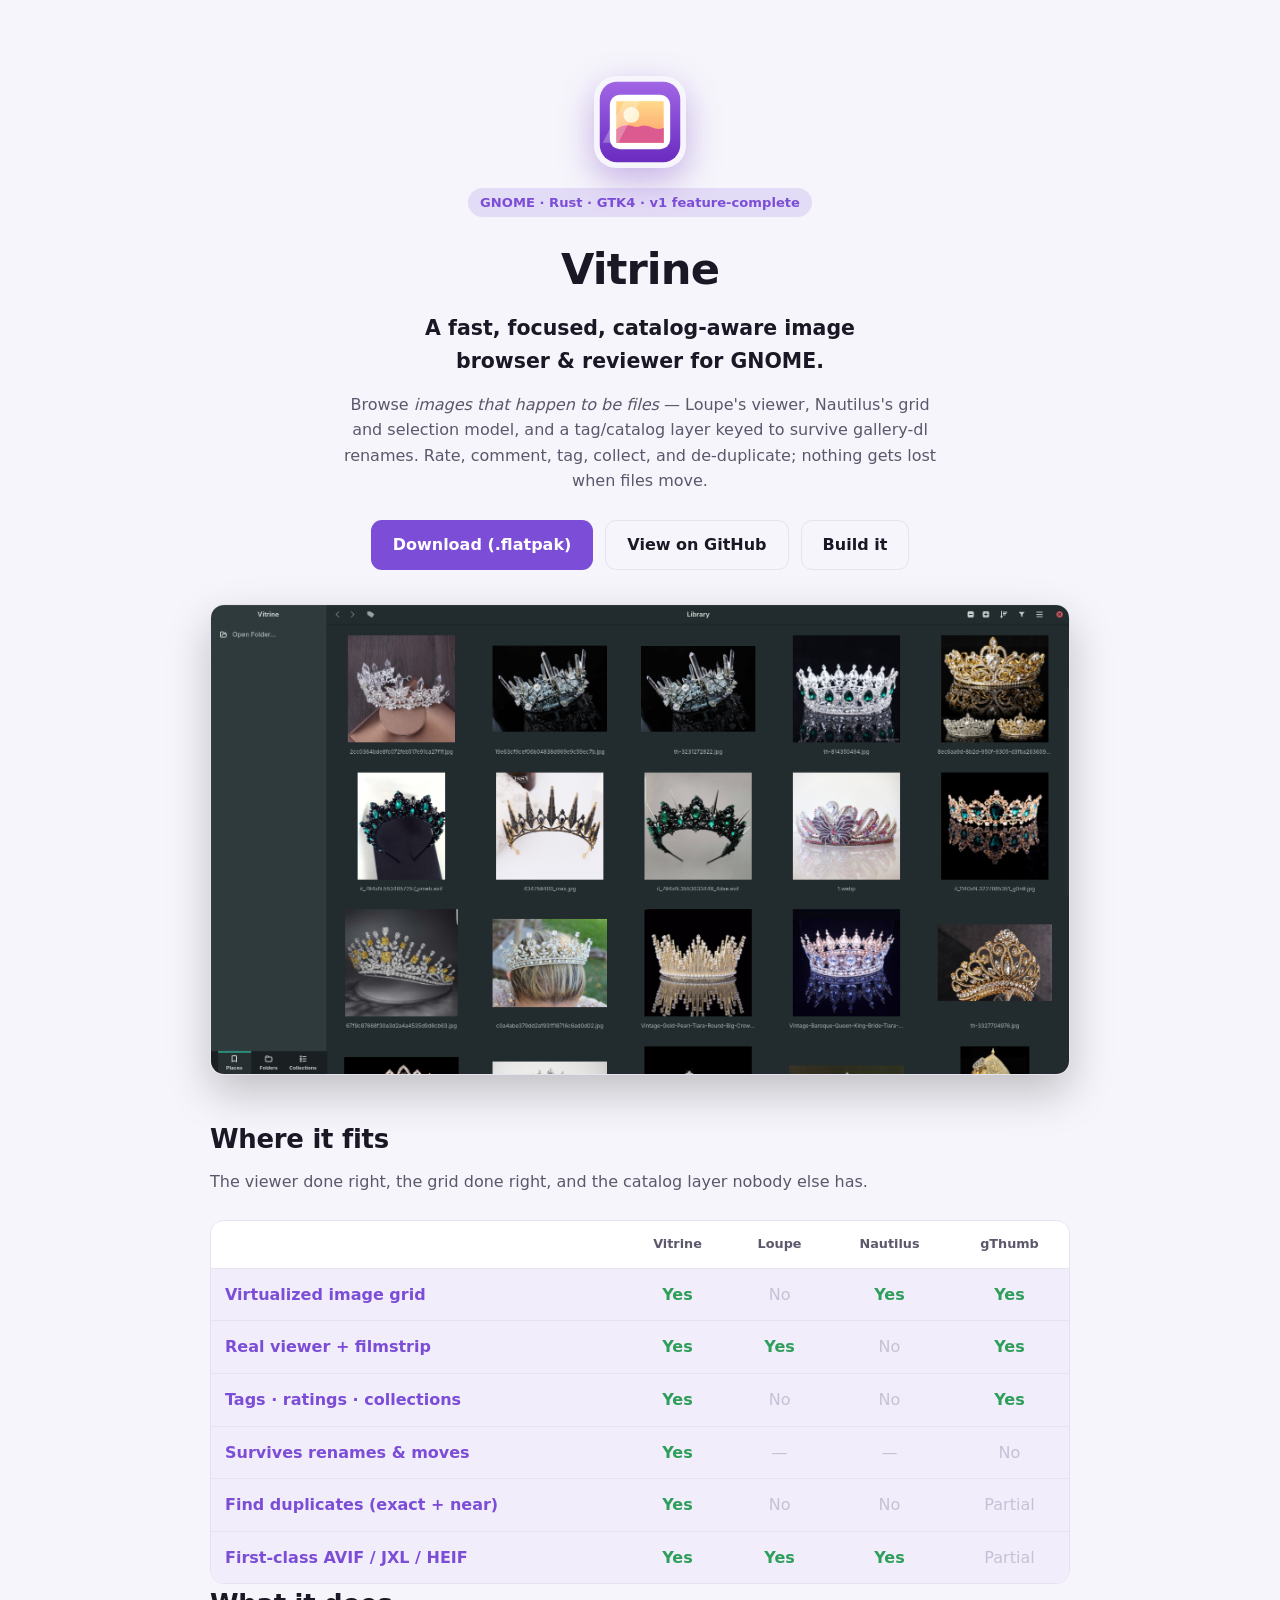
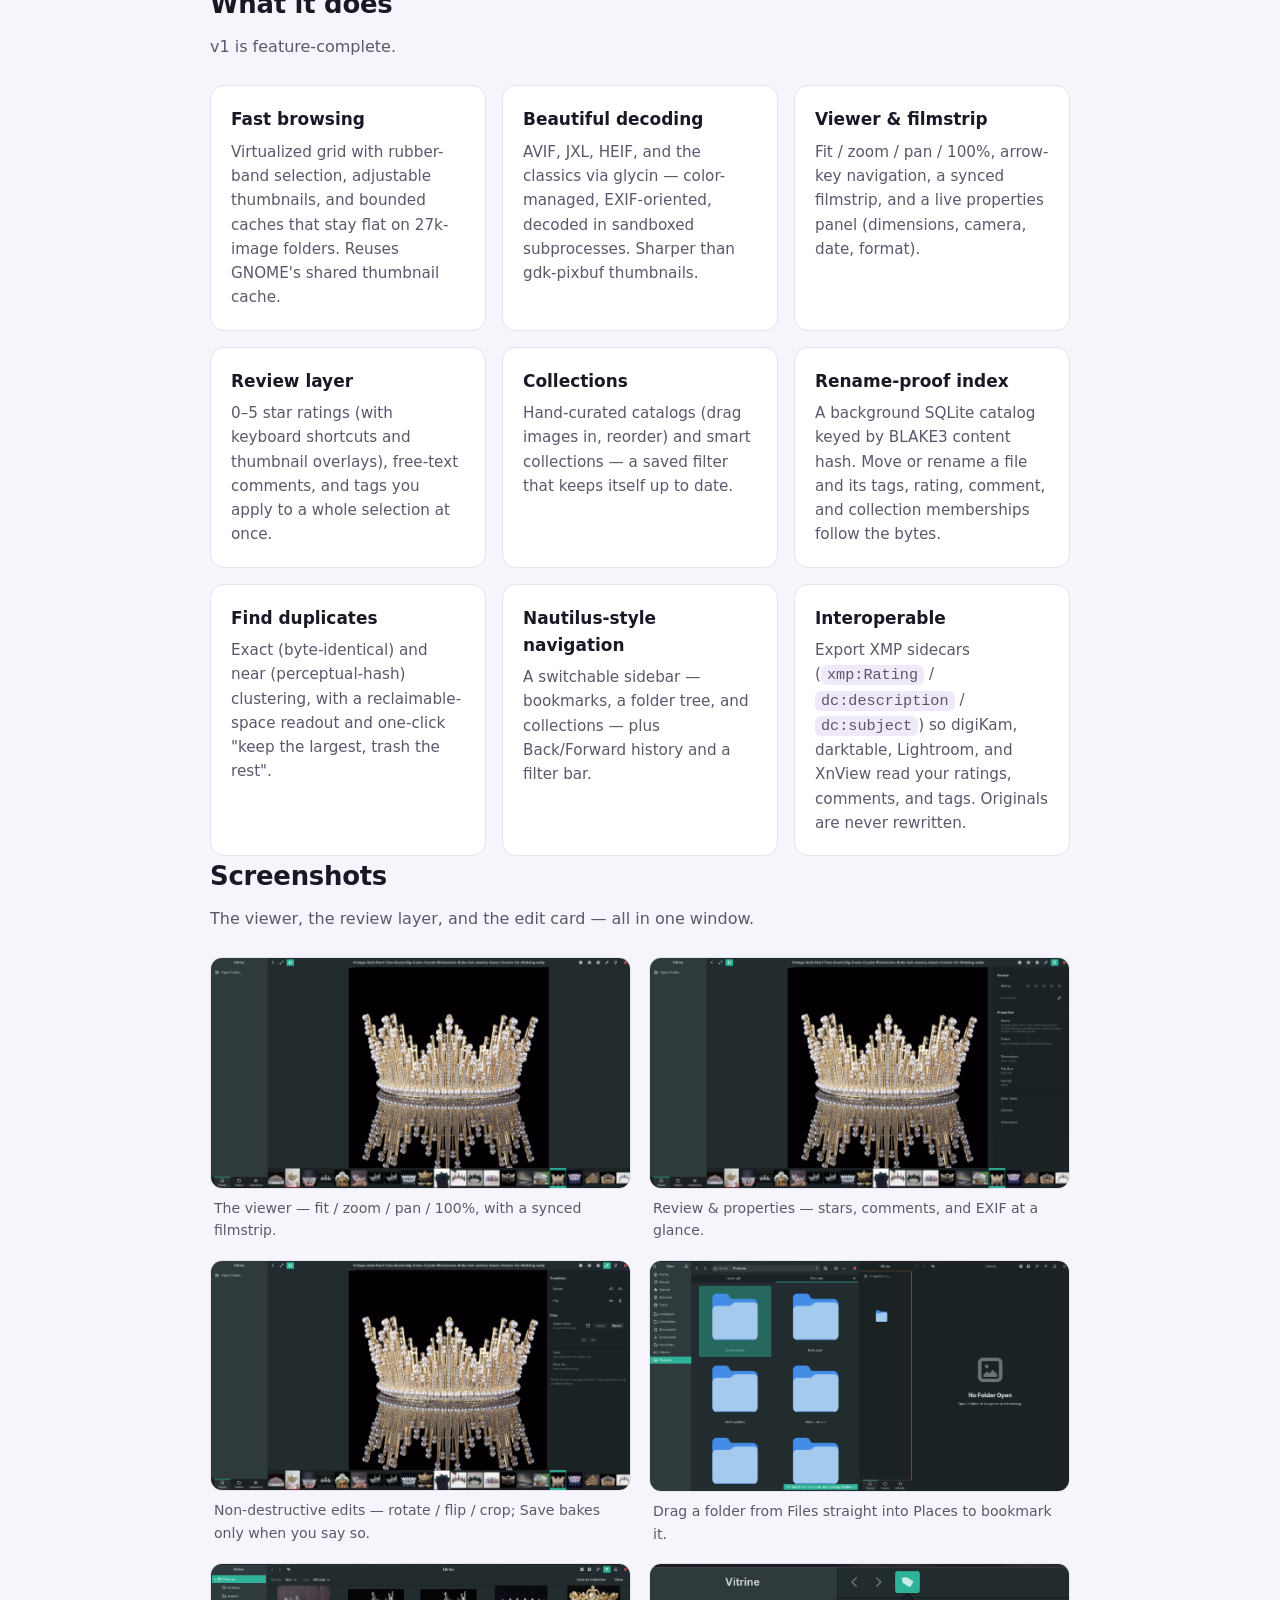
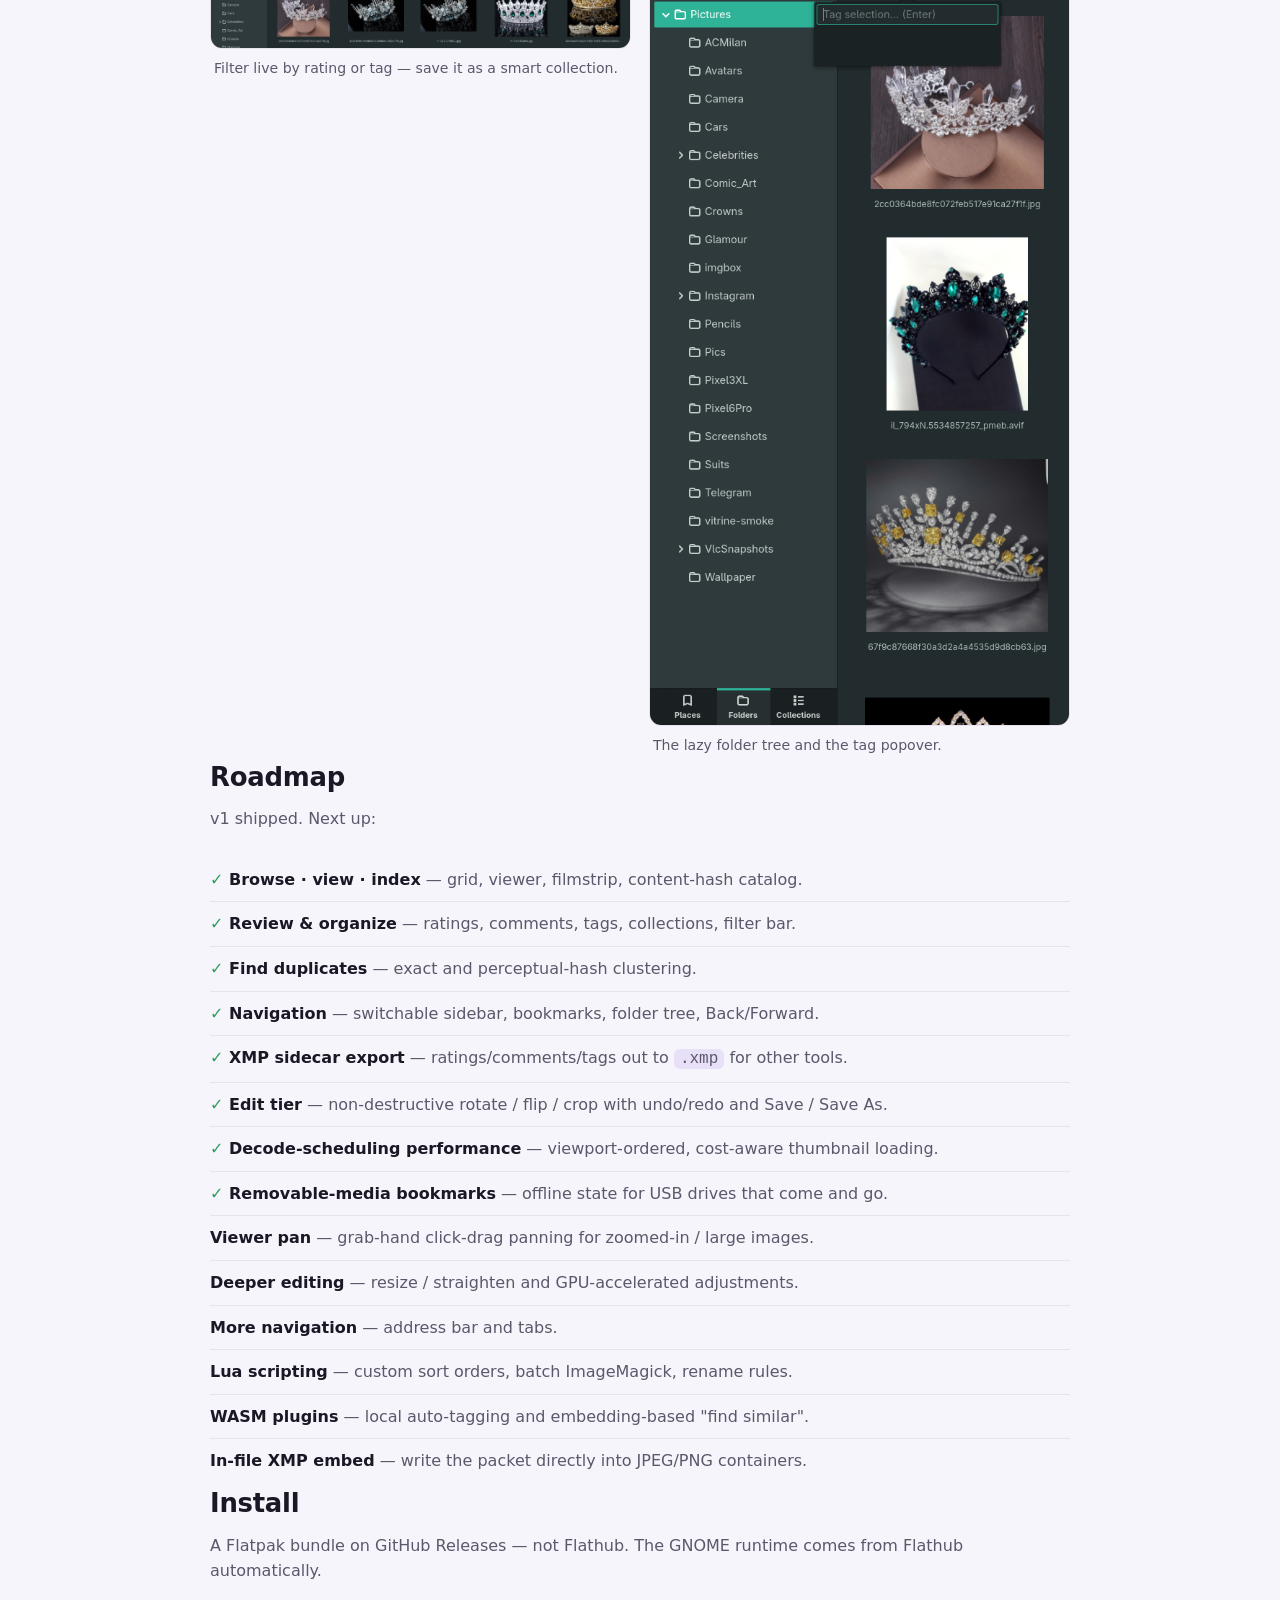
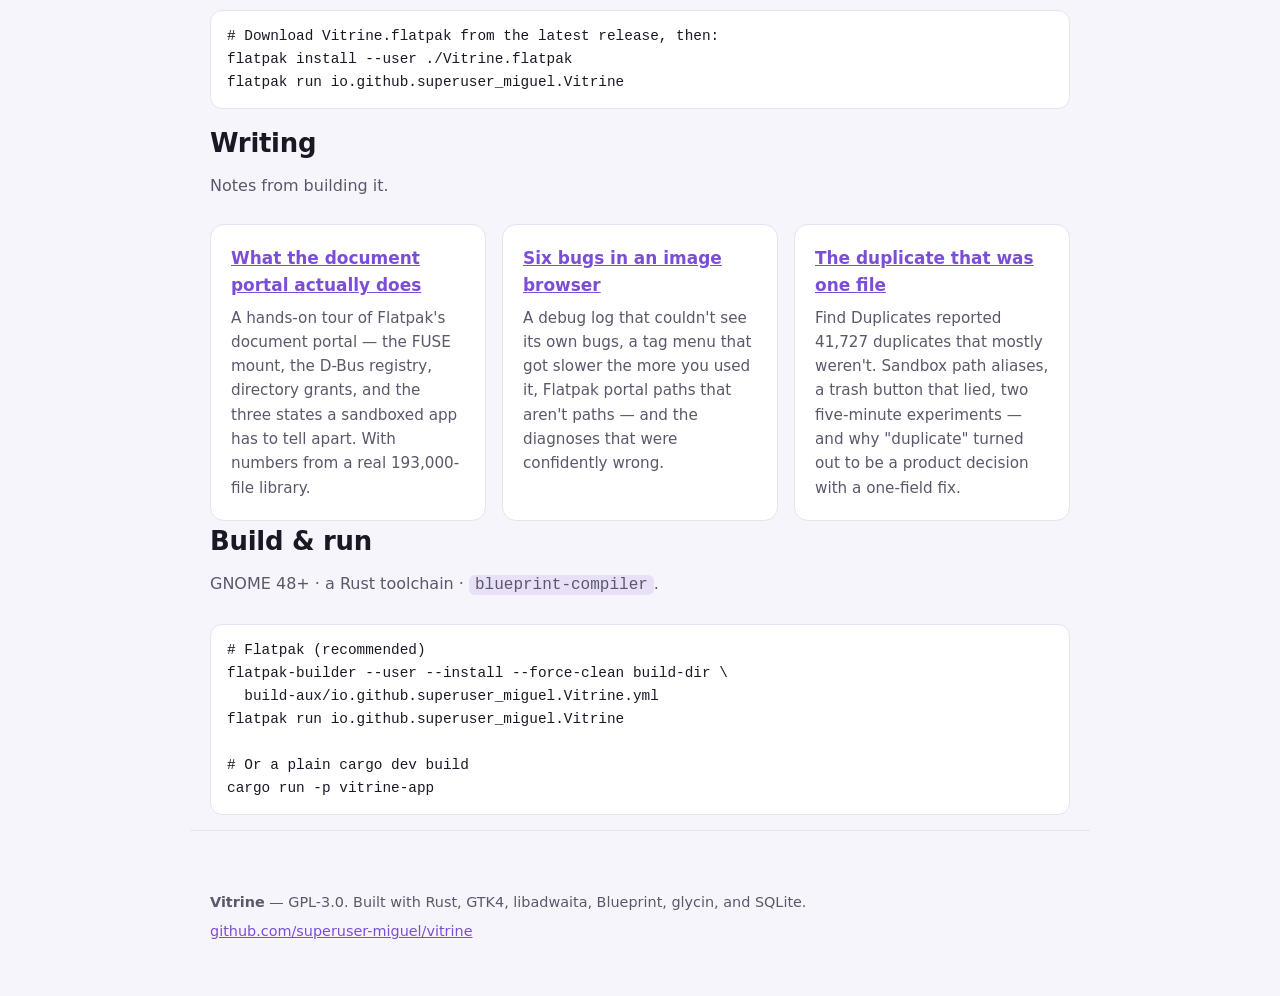
==== docs/index.html @ 215bb79f "docs: write up the duplicates/portal arc as a Pages article The duplicate that was one file: the 41," ====
<!doctype html>
<html lang="en">
<head>
<meta charset="utf-8">
<meta name="viewport" content="width=device-width, initial-scale=1">
<title>Vitrine — a catalog-aware image browser & reviewer for GNOME</title>
<meta name="description" content="Browse images that happen to be files: Loupe's viewer, Nautilus's grid, and a tag/catalog layer keyed to survive gallery-dl renames. Rate, comment, tag, collect, and de-duplicate — all rename-proof.">
<style>
  :root {
    --bg: #f6f5fb; --surface: #ffffff; --text: #1b1826; --muted: #5c576b;
    --border: #e6e2f0; --accent: #7c4dd6; --accent-2: #6a2bbf;
    --ok: #2e9e5b; --no: #c7c1d6;
  }
  @media (prefers-color-scheme: dark) {
    :root {
      --bg: #16131d; --surface: #1f1b29; --text: #ece8f5; --muted: #a89fbe;
      --border: #2c2638; --accent: #a066e6; --accent-2: #8b5cf6;
      --ok: #57d98a; --no: #443c56;
    }
  }
  :root[data-theme="light"] {
    --bg: #f6f5fb; --surface: #ffffff; --text: #1b1826; --muted: #5c576b;
    --border: #e6e2f0; --accent: #7c4dd6; --accent-2: #6a2bbf; --ok: #2e9e5b; --no: #c7c1d6;
  }
  :root[data-theme="dark"] {
    --bg: #16131d; --surface: #1f1b29; --text: #ece8f5; --muted: #a89fbe;
    --border: #2c2638; --accent: #a066e6; --accent-2: #8b5cf6; --ok: #57d98a; --no: #443c56;
  }
  * { box-sizing: border-box; }
  body {
    margin: 0; background: var(--bg); color: var(--text);
    font: 16px/1.6 system-ui, -apple-system, "Segoe UI", Roboto, sans-serif;
  }
  a { color: var(--accent); }
  .wrap { max-width: 900px; margin: 0 auto; padding: 0 20px; }
  section { padding: 54px 0; }

  .hero { text-align: center; padding: 76px 0 44px; }
  .icon { width: 92px; height: 92px; display: block; margin: 0 auto 20px;
          border-radius: 22px; box-shadow: 0 12px 34px rgba(106,43,191,.34); }
  h1 { font-size: 2.7rem; margin: 0 0 8px; letter-spacing: -.02em; }
  .tagline { font-size: 1.28rem; font-weight: 600; margin: 0 auto 14px; max-width: 32ch; }
  .lede { color: var(--muted); max-width: 60ch; margin: 0 auto 26px; }
  .btns { display: flex; gap: 12px; justify-content: center; flex-wrap: wrap; }
  .btn { display: inline-block; padding: 11px 21px; border-radius: 11px; text-decoration: none;
         font-weight: 600; border: 1px solid var(--border); color: var(--text); }
  .btn.primary { background: var(--accent); color: #fff; border-color: transparent; }
  .badge { display: inline-block; margin-bottom: 18px; padding: 4px 12px; border-radius: 999px;
           background: color-mix(in srgb, var(--accent) 15%, transparent);
           color: var(--accent); font-size: .82rem; font-weight: 600; }

  h2 { font-size: 1.62rem; letter-spacing: -.01em; margin: 0 0 8px; }
  .sub { color: var(--muted); margin: 0 0 26px; }

  .tablewrap { overflow-x: auto; border: 1px solid var(--border); border-radius: 14px; }
  table { width: 100%; border-collapse: collapse; min-width: 620px; background: var(--surface); }
  th, td { padding: 13px 14px; text-align: center; border-bottom: 1px solid var(--border); }
  th:first-child, td:first-child { text-align: left; font-weight: 600; }
  thead th { font-size: .8rem; color: var(--muted); font-weight: 600; }
  tbody tr:last-child td { border-bottom: 0; }
  tr.me { background: color-mix(in srgb, var(--accent) 10%, transparent); }
  tr.me td:first-child { color: var(--accent); }
  .y { color: var(--ok); font-weight: 700; } .n { color: var(--no); }

  .grid { display: grid; grid-template-columns: repeat(auto-fit, minmax(250px, 1fr)); gap: 16px; }
  .card { background: var(--surface); border: 1px solid var(--border); border-radius: 14px; padding: 20px; }
  .card h3 { margin: 0 0 6px; font-size: 1.06rem; }
  .card p { margin: 0; color: var(--muted); font-size: .95rem; }

  .road { list-style: none; padding: 0; margin: 0; color: var(--muted); }
  .road li { padding: 9px 0; border-bottom: 1px solid var(--border); }
  .road li:last-child { border: 0; }
  .road b { color: var(--text); }
  .road .done b::before { content: "\2713  "; color: var(--ok); }

  pre { background: var(--surface); border: 1px solid var(--border); border-radius: 12px;
        padding: 14px 16px; overflow-x: auto; font-size: .9rem; }
  code { background: color-mix(in srgb, var(--accent) 12%, transparent); padding: 1px 6px; border-radius: 6px; }
  pre code { background: none; padding: 0; }

  .shot { display: block; width: 100%; max-width: 860px; margin: 34px auto 0;
          border-radius: 14px; border: 1px solid var(--border);
          box-shadow: 0 18px 44px rgba(0,0,0,.22); }
  .shots { display: grid; grid-template-columns: repeat(auto-fit, minmax(280px, 1fr)); gap: 18px; }
  .shots figure { margin: 0; }
  .shots img { width: 100%; border-radius: 12px; border: 1px solid var(--border); display: block; }
  .shots figcaption { color: var(--muted); font-size: .88rem; padding: 8px 4px 0; }

  footer { border-top: 1px solid var(--border); color: var(--muted); font-size: .9rem; }
  footer p { margin: 6px 0; }
</style>
</head>
<body>

<header class="hero wrap">
  <svg class="icon" viewBox="0 0 128 128" xmlns="http://www.w3.org/2000/svg" aria-label="Vitrine icon">
    <defs>
      <linearGradient id="tile" x1="0" y1="0" x2="0" y2="1">
        <stop offset="0" stop-color="#a066e6"/><stop offset="1" stop-color="#6a2bbf"/>
      </linearGradient>
      <linearGradient id="sky" x1="0" y1="0" x2="0" y2="1">
        <stop offset="0" stop-color="#ffd98a"/><stop offset="1" stop-color="#ff9d6c"/>
      </linearGradient>
    </defs>
    <rect x="8" y="8" width="112" height="112" rx="24" fill="url(#tile)"/>
    <rect x="22" y="26" width="84" height="76" rx="14" fill="#fff"/>
    <rect x="31" y="35" width="66" height="58" fill="url(#sky)"/>
    <circle cx="52" cy="54" r="11" fill="#fff4d6"/>
    <path d="M31 93 V74 C48 62 55 74 64 70 C76 65 84 78 97 72 V93 Z" fill="#db5a8f"/>
    <polygon points="42,35 64,35 34,93 12,93" fill="#fff" opacity="0.26"/>
  </svg>
  <div class="badge">GNOME · Rust · GTK4 · v1 feature-complete</div>
  <h1>Vitrine</h1>
  <p class="tagline">A fast, focused, catalog-aware image browser &amp; reviewer for GNOME.</p>
  <p class="lede">Browse <em>images that happen to be files</em> — Loupe's viewer, Nautilus's
    grid and selection model, and a tag/catalog layer keyed to survive gallery-dl renames.
    Rate, comment, tag, collect, and de-duplicate; nothing gets lost when files move.</p>
  <div class="btns">
    <a class="btn primary" href="https://github.com/superuser-miguel/vitrine/releases/latest">Download (.flatpak)</a>
    <a class="btn" href="https://github.com/superuser-miguel/vitrine">View on GitHub</a>
    <a class="btn" href="https://github.com/superuser-miguel/vitrine#build--run">Build it</a>
  </div>
  <img class="shot" src="screenshots/browser-grid.png" alt="Vitrine browsing a folder of images in its virtualized thumbnail grid, with the Places / Folders / Collections sidebar">
</header>

<section class="wrap">
  <h2>Where it fits</h2>
  <p class="sub">The viewer done right, the grid done right, and the catalog layer nobody else has.</p>
  <div class="tablewrap">
    <table>
      <thead><tr><th></th><th>Vitrine</th><th>Loupe</th><th>Nautilus</th><th>gThumb</th></tr></thead>
      <tbody>
        <tr class="me"><td>Virtualized image grid</td><td class="y">Yes</td><td class="n">No</td><td class="y">Yes</td><td class="y">Yes</td></tr>
        <tr class="me"><td>Real viewer + filmstrip</td><td class="y">Yes</td><td class="y">Yes</td><td class="n">No</td><td class="y">Yes</td></tr>
        <tr class="me"><td>Tags · ratings · collections</td><td class="y">Yes</td><td class="n">No</td><td class="n">No</td><td class="y">Yes</td></tr>
        <tr class="me"><td>Survives renames &amp; moves</td><td class="y">Yes</td><td class="n">—</td><td class="n">—</td><td class="n">No</td></tr>
        <tr class="me"><td>Find duplicates (exact + near)</td><td class="y">Yes</td><td class="n">No</td><td class="n">No</td><td class="n">Partial</td></tr>
        <tr class="me"><td>First-class AVIF / JXL / HEIF</td><td class="y">Yes</td><td class="y">Yes</td><td class="y">Yes</td><td class="n">Partial</td></tr>
      </tbody>
    </table>
  </div>
</section>

<section class="wrap">
  <h2>What it does</h2>
  <p class="sub">v1 is feature-complete.</p>
  <div class="grid">
    <div class="card"><h3>Fast browsing</h3><p>Virtualized grid with rubber-band selection, adjustable thumbnails, and bounded caches that stay flat on 27k-image folders. Reuses GNOME's shared thumbnail cache.</p></div>
    <div class="card"><h3>Beautiful decoding</h3><p>AVIF, JXL, HEIF, and the classics via glycin — color-managed, EXIF-oriented, decoded in sandboxed subprocesses. Sharper than gdk-pixbuf thumbnails.</p></div>
    <div class="card"><h3>Viewer &amp; filmstrip</h3><p>Fit / zoom / pan / 100%, arrow-key navigation, a synced filmstrip, and a live properties panel (dimensions, camera, date, format).</p></div>
    <div class="card"><h3>Review layer</h3><p>0–5 star ratings (with keyboard shortcuts and thumbnail overlays), free-text comments, and tags you apply to a whole selection at once.</p></div>
    <div class="card"><h3>Collections</h3><p>Hand-curated catalogs (drag images in, reorder) and smart collections — a saved filter that keeps itself up to date.</p></div>
    <div class="card"><h3>Rename-proof index</h3><p>A background SQLite catalog keyed by BLAKE3 content hash. Move or rename a file and its tags, rating, comment, and collection memberships follow the bytes.</p></div>
    <div class="card"><h3>Find duplicates</h3><p>Exact (byte-identical) and near (perceptual-hash) clustering, with a reclaimable-space readout and one-click "keep the largest, trash the rest".</p></div>
    <div class="card"><h3>Nautilus-style navigation</h3><p>A switchable sidebar — bookmarks, a folder tree, and collections — plus Back/Forward history and a filter bar.</p></div>
    <div class="card"><h3>Interoperable</h3><p>Export XMP sidecars (<code>xmp:Rating</code> / <code>dc:description</code> / <code>dc:subject</code>) so digiKam, darktable, Lightroom, and XnView read your ratings, comments, and tags. Originals are never rewritten.</p></div>
  </div>
</section>

<section class="wrap">
  <h2>Screenshots</h2>
  <p class="sub">The viewer, the review layer, and the edit card — all in one window.</p>
  <div class="shots">
    <figure><img src="screenshots/viewer-filmstrip.png" alt="Single-image viewer with synced filmstrip"><figcaption>The viewer — fit / zoom / pan / 100%, with a synced filmstrip.</figcaption></figure>
    <figure><img src="screenshots/review-properties.png" alt="Review and properties sidebar with rating stars, comment, and EXIF fields"><figcaption>Review &amp; properties — stars, comments, and EXIF at a glance.</figcaption></figure>
    <figure><img src="screenshots/edit-card.png" alt="Non-destructive edit card with rotate, flip, crop, undo/redo, and Save / Save As"><figcaption>Non-destructive edits — rotate / flip / crop; Save bakes only when you say so.</figcaption></figure>
    <figure><img src="screenshots/drag-to-bookmark.png" alt="Dragging a folder from GNOME Files into Vitrine's Places sidebar"><figcaption>Drag a folder from Files straight into Places to bookmark it.</figcaption></figure>
    <figure><img src="screenshots/filter-bar.png" alt="Filter bar narrowing the grid by rating and tag"><figcaption>Filter live by rating or tag — save it as a smart collection.</figcaption></figure>
    <figure><img src="screenshots/folders-and-tags.png" alt="Folder tree sidebar and the tag entry popover"><figcaption>The lazy folder tree and the tag popover.</figcaption></figure>
  </div>
</section>

<section class="wrap">
  <h2>Roadmap</h2>
  <p class="sub">v1 shipped. Next up:</p>
  <ul class="road">
    <li class="done"><b>Browse · view · index</b> — grid, viewer, filmstrip, content-hash catalog.</li>
    <li class="done"><b>Review &amp; organize</b> — ratings, comments, tags, collections, filter bar.</li>
    <li class="done"><b>Find duplicates</b> — exact and perceptual-hash clustering.</li>
    <li class="done"><b>Navigation</b> — switchable sidebar, bookmarks, folder tree, Back/Forward.</li>
    <li class="done"><b>XMP sidecar export</b> — ratings/comments/tags out to <code>.xmp</code> for other tools.</li>
    <li class="done"><b>Edit tier</b> — non-destructive rotate / flip / crop with undo/redo and Save / Save As.</li>
    <li class="done"><b>Decode-scheduling performance</b> — viewport-ordered, cost-aware thumbnail loading.</li>
    <li class="done"><b>Removable-media bookmarks</b> — offline state for USB drives that come and go.</li>
    <li><b>Viewer pan</b> — grab-hand click-drag panning for zoomed-in / large images.</li>
    <li><b>Deeper editing</b> — resize / straighten and GPU-accelerated adjustments.</li>
    <li><b>More navigation</b> — address bar and tabs.</li>
    <li><b>Lua scripting</b> — custom sort orders, batch ImageMagick, rename rules.</li>
    <li><b>WASM plugins</b> — local auto-tagging and embedding-based "find similar".</li>
    <li><b>In-file XMP embed</b> — write the packet directly into JPEG/PNG containers.</li>
  </ul>
</section>

<section class="wrap">
  <h2>Install</h2>
  <p class="sub">A Flatpak bundle on GitHub Releases — not Flathub. The GNOME runtime comes from Flathub automatically.</p>
  <pre><code># Download Vitrine.flatpak from the latest release, then:
flatpak install --user ./Vitrine.flatpak
flatpak run io.github.superuser_miguel.Vitrine</code></pre>
</section>

<section class="wrap">
  <h2>Writing</h2>
  <p class="sub">Notes from building it.</p>
  <div class="grid">
    <div class="card">
      <h3><a href="flatpak-document-portal.html">What the document portal actually does</a></h3>
      <p>A hands-on tour of Flatpak's document portal — the FUSE mount, the D-Bus
        registry, directory grants, and the three states a sandboxed app has to tell
        apart. With numbers from a real 193,000-file library.</p>
    </div>
    <div class="card">
      <h3><a href="debugging-vitrine.html">Six bugs in an image browser</a></h3>
      <p>A debug log that couldn't see its own bugs, a tag menu that got slower the more
        you used it, Flatpak portal paths that aren't paths — and the diagnoses that were
        confidently wrong.</p>
    </div>
    <div class="card">
      <h3><a href="duplicates-that-arent.html">The duplicate that was one file</a></h3>
      <p>Find Duplicates reported 41,727 duplicates that mostly weren't. Sandbox path
        aliases, a trash button that lied, two five-minute experiments — and why
        "duplicate" turned out to be a product decision with a one-field fix.</p>
    </div>
  </div>
</section>

<section class="wrap">
  <h2>Build &amp; run</h2>
  <p class="sub">GNOME 48+ · a Rust toolchain · <code>blueprint-compiler</code>.</p>
  <pre><code># Flatpak (recommended)
flatpak-builder --user --install --force-clean build-dir \
  build-aux/io.github.superuser_miguel.Vitrine.yml
flatpak run io.github.superuser_miguel.Vitrine

# Or a plain cargo dev build
cargo run -p vitrine-app</code></pre>
</section>

<footer class="wrap">
  <section>
    <p><strong>Vitrine</strong> — GPL-3.0. Built with Rust, GTK4, libadwaita, Blueprint, glycin, and SQLite.</p>
    <p><a href="https://github.com/superuser-miguel/vitrine">github.com/superuser-miguel/vitrine</a></p>
  </section>
</footer>

</body>
</html>
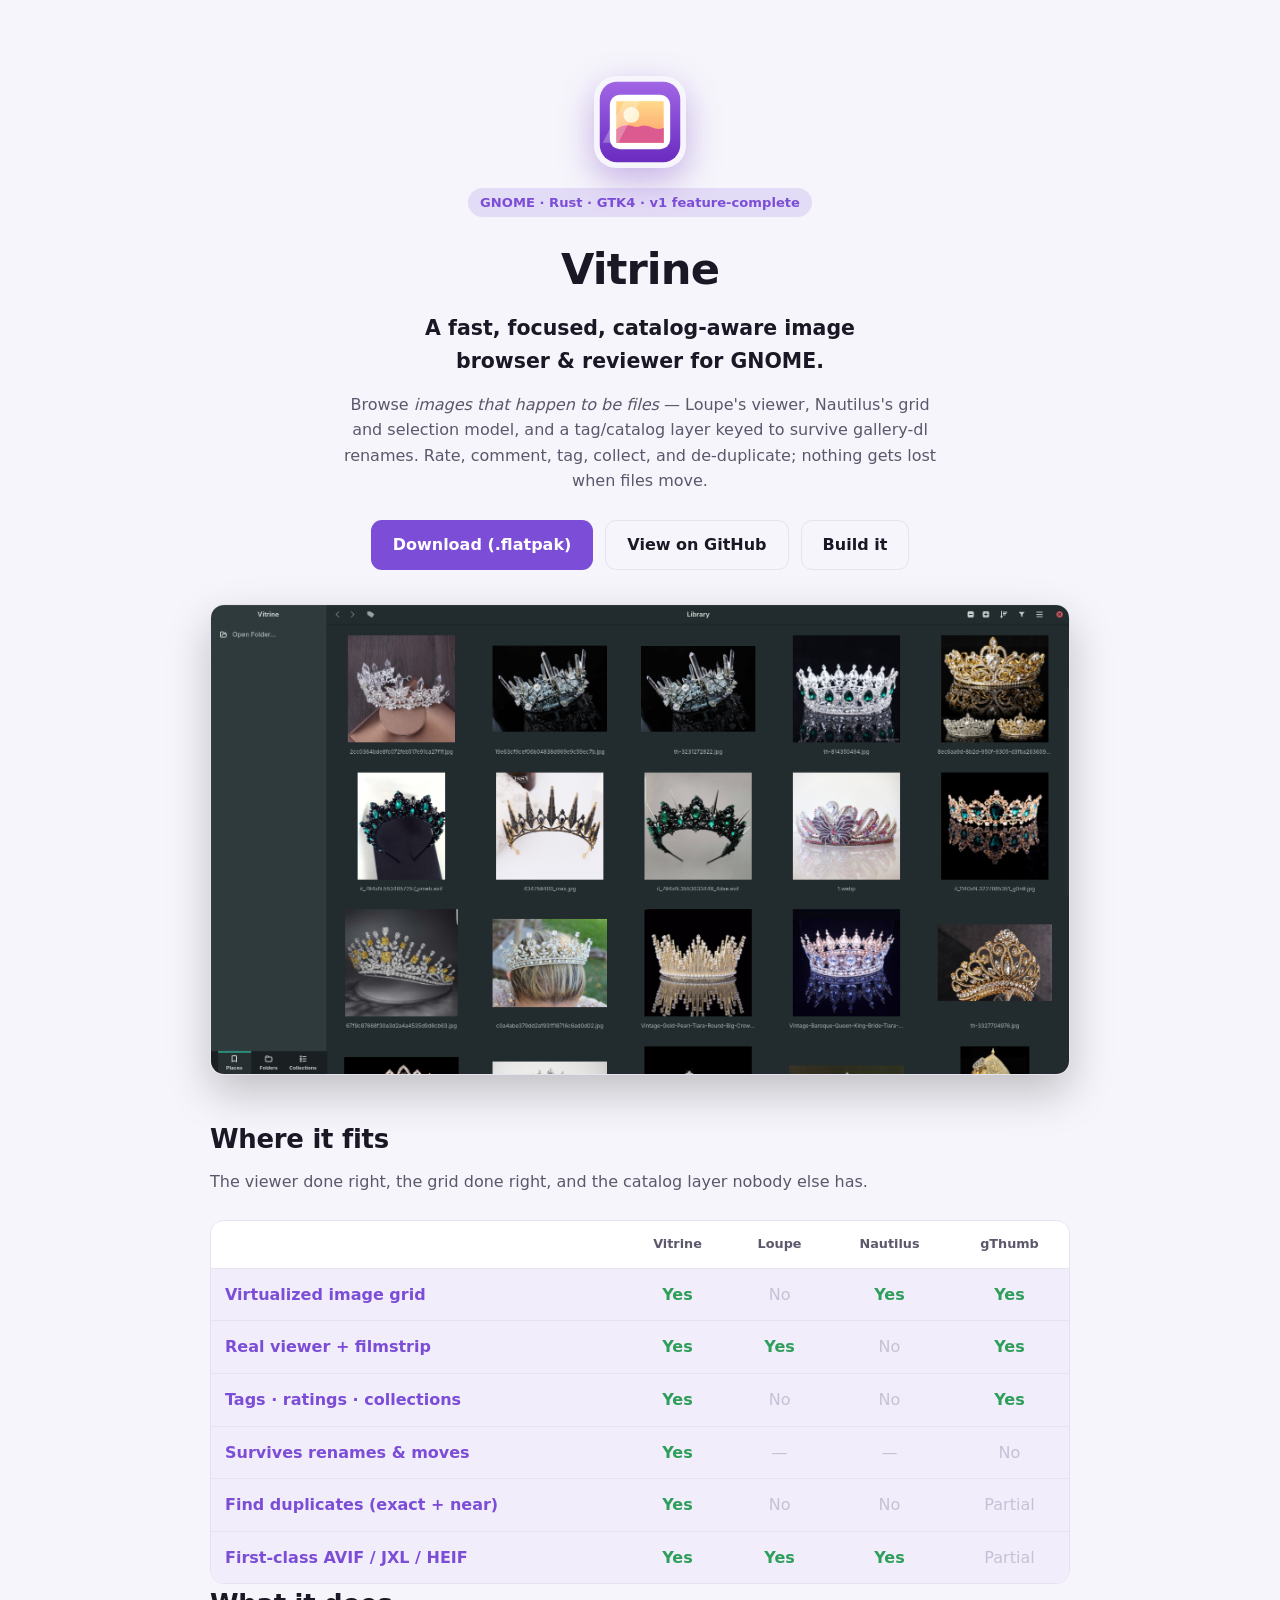
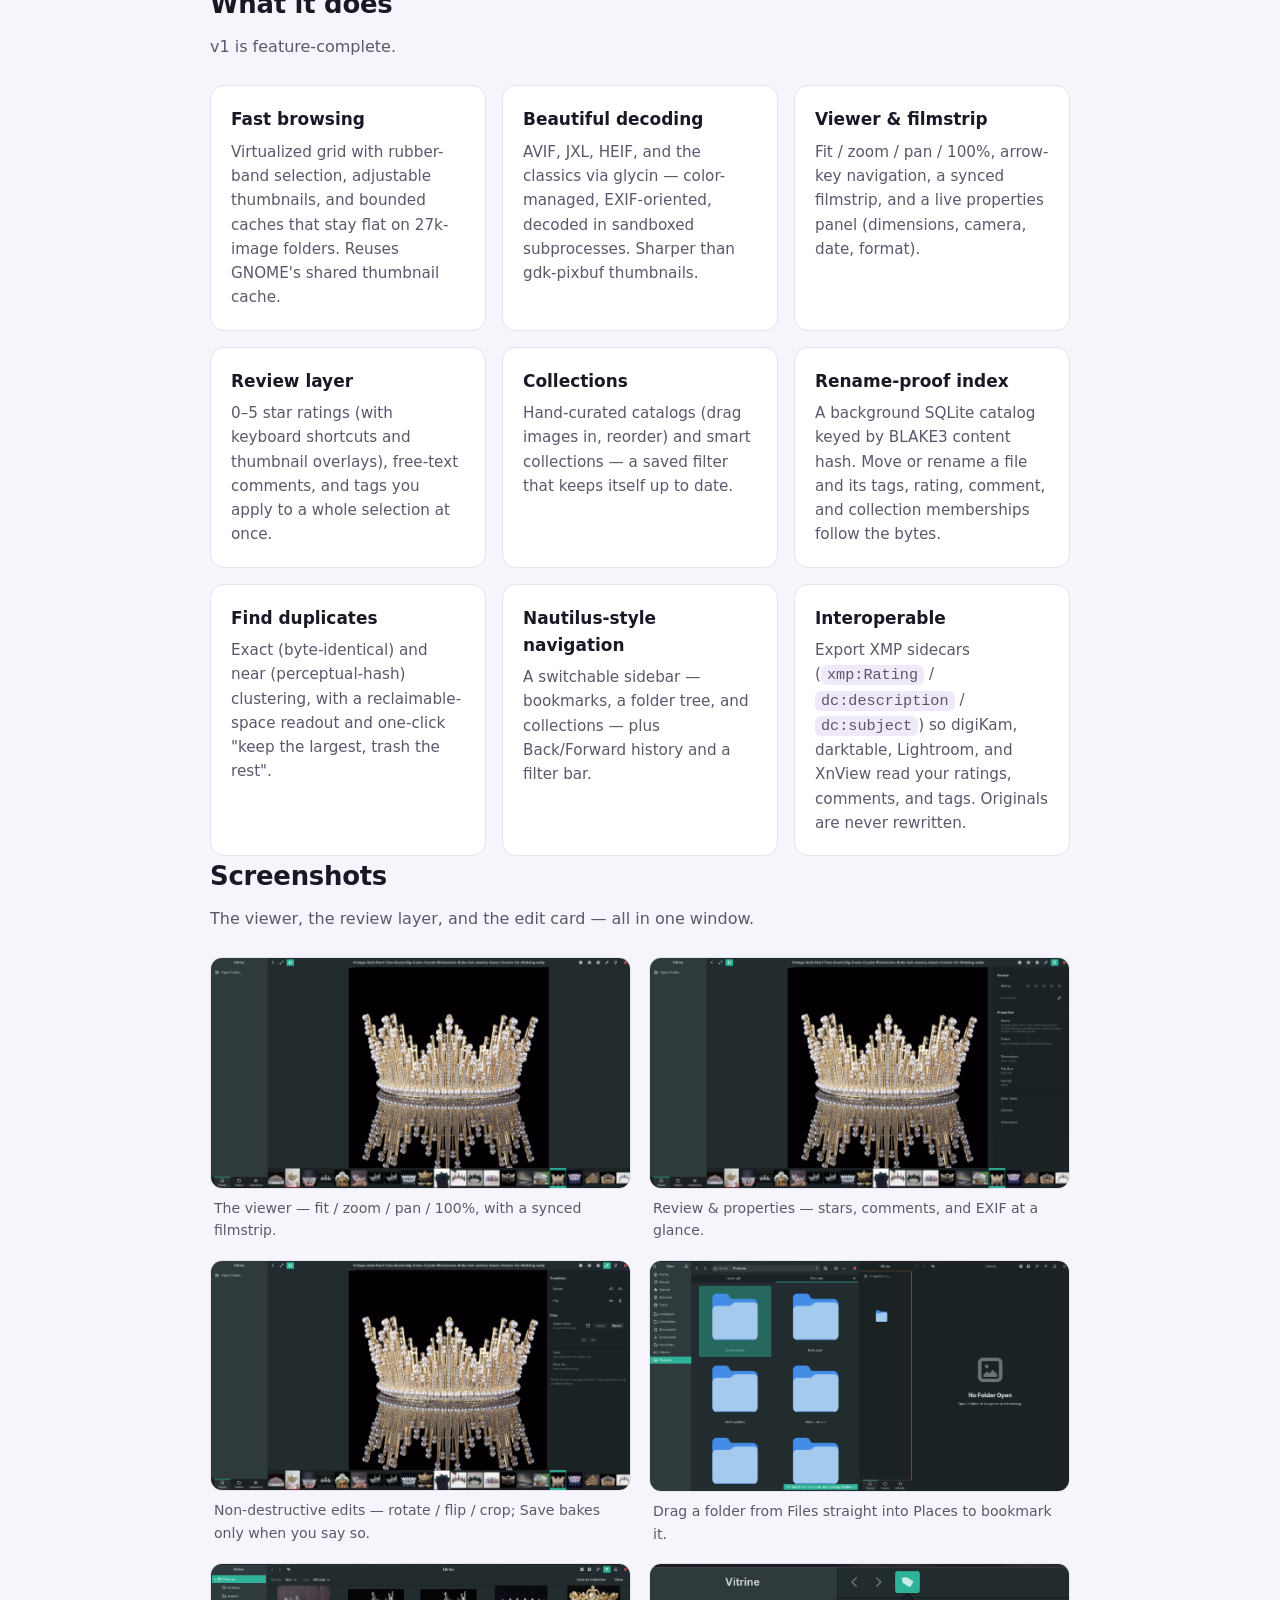
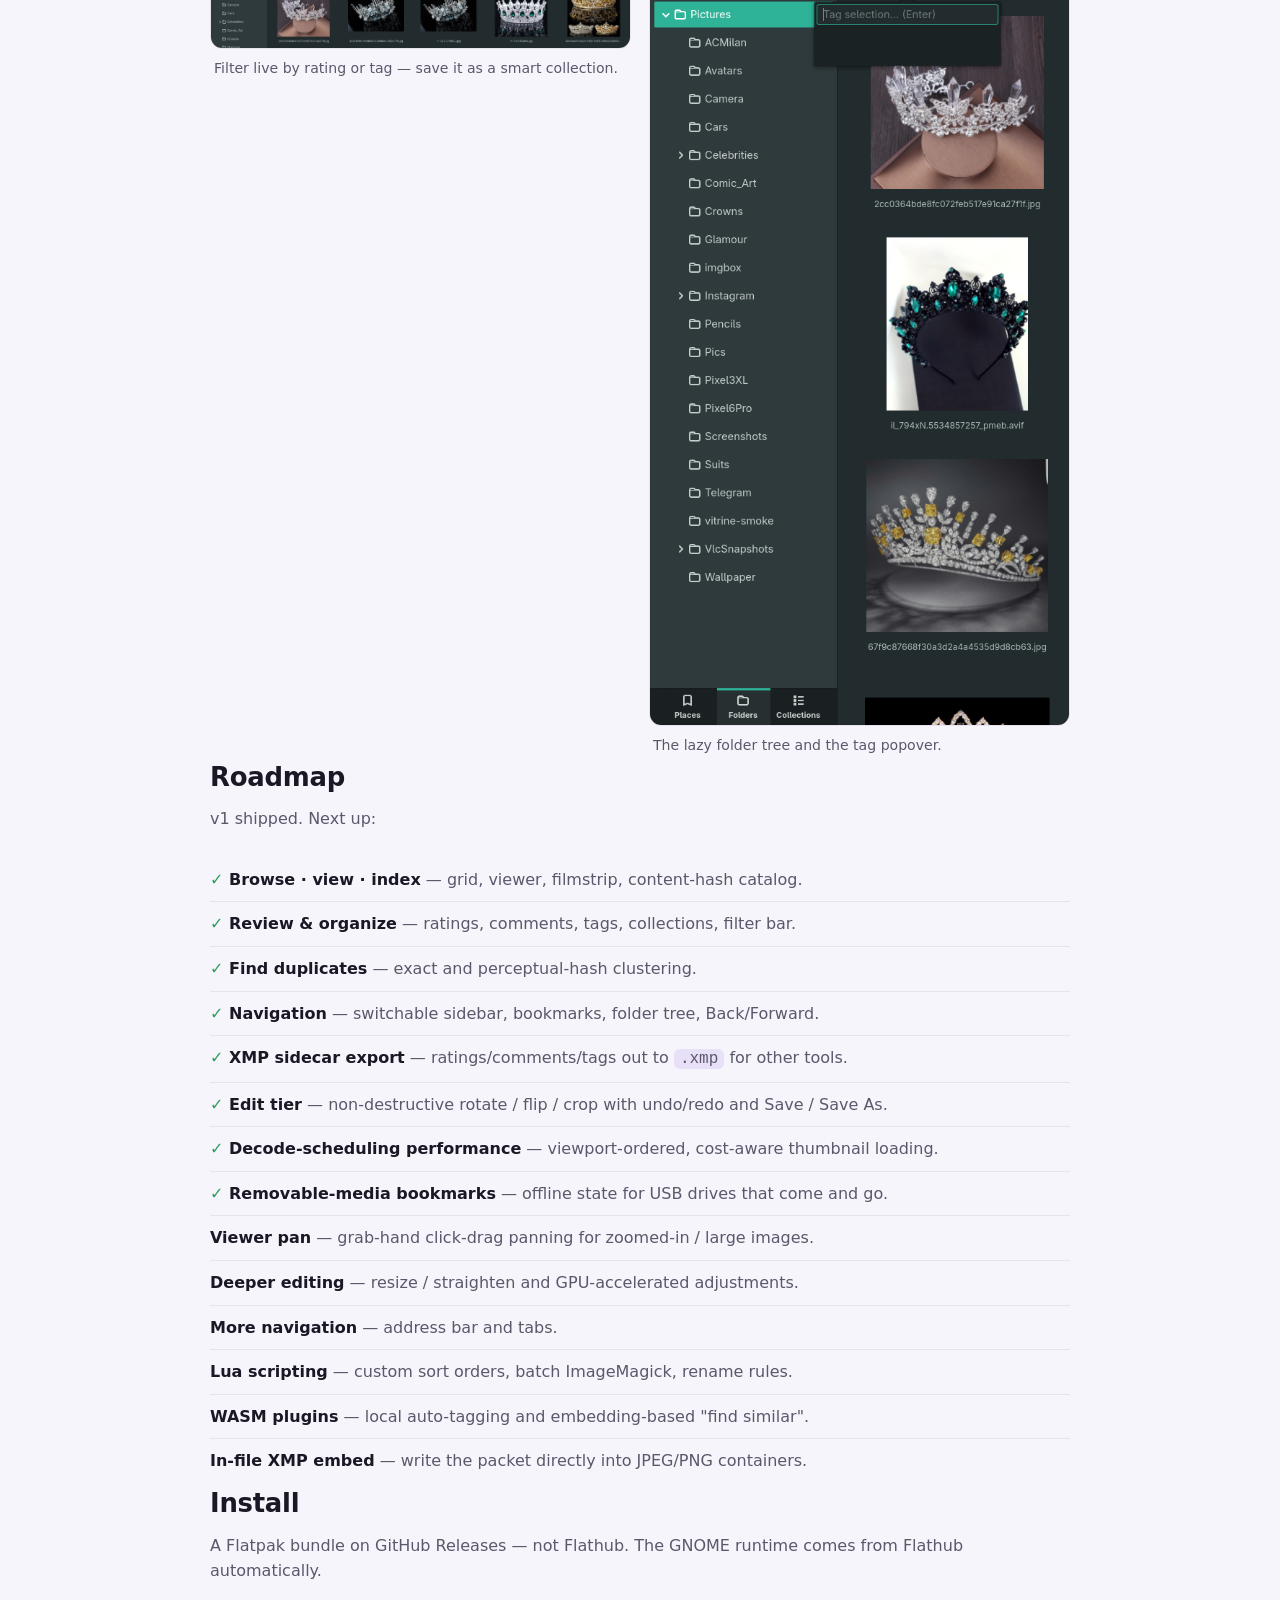
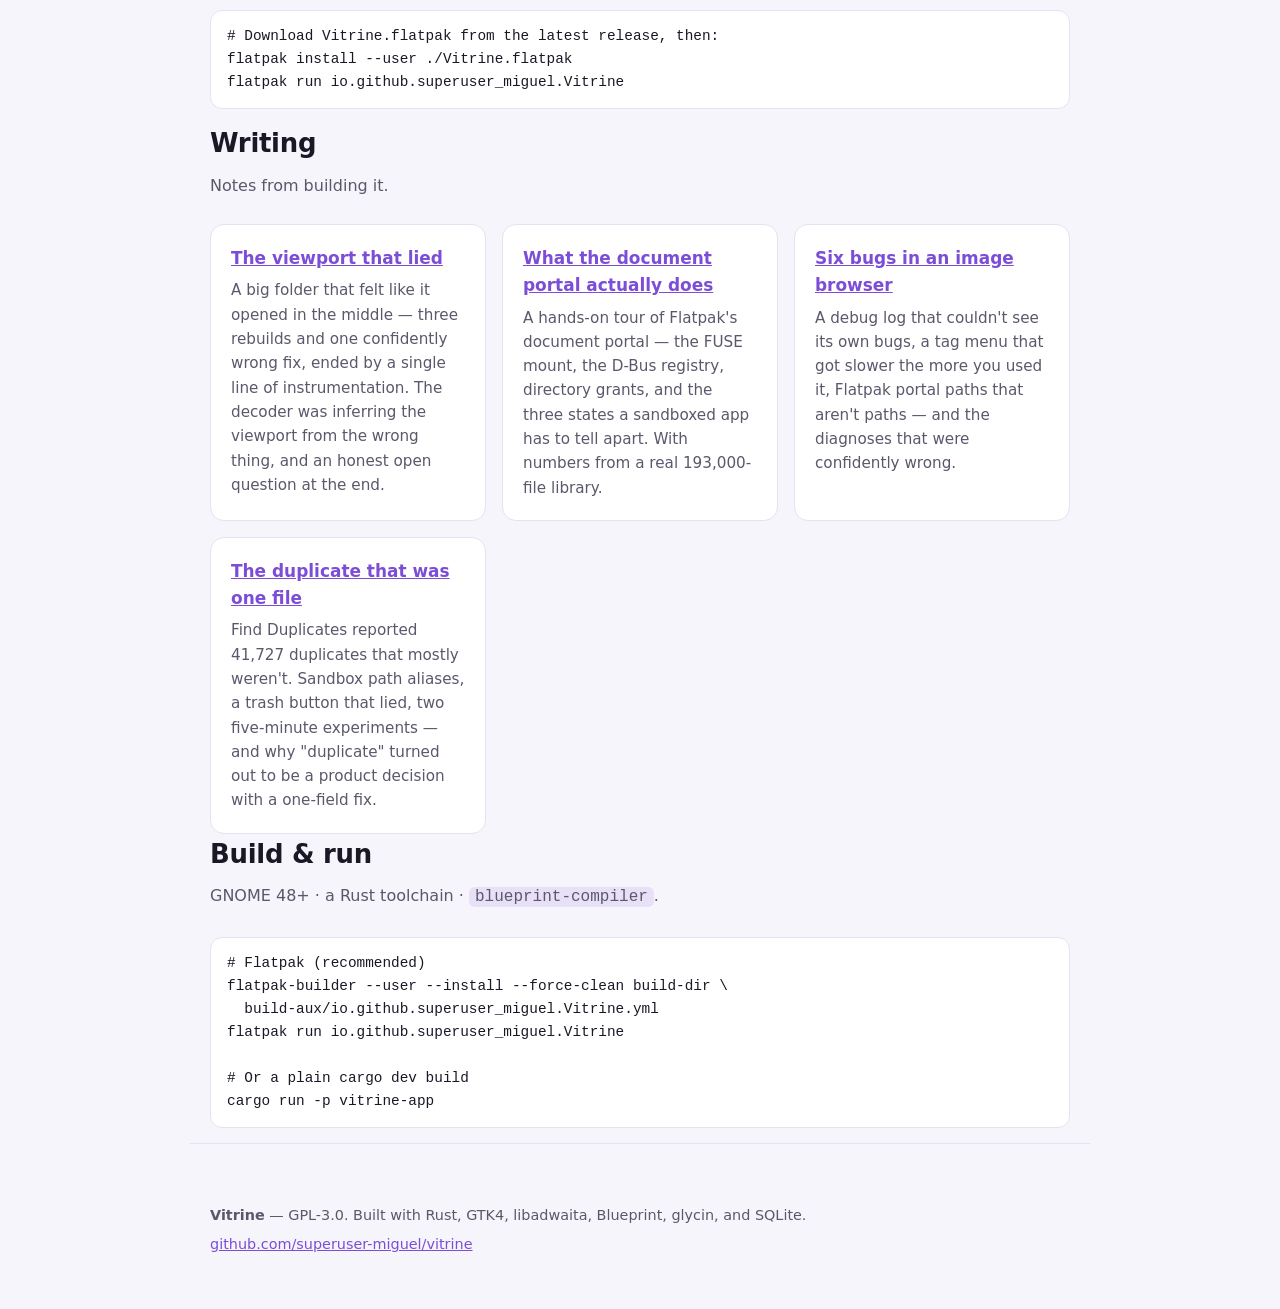
==== commit 40294b1b: "docs: blog post — "The viewport that lied" (the V-25 debugging story) A write-up of the open-positio" ====
--- a/docs/index.html
+++ b/docs/index.html
@@ -204,6 +204,12 @@
   <p class="sub">Notes from building it.</p>
   <div class="grid">
     <div class="card">
+      <h3><a href="the-viewport-that-lied.html">The viewport that lied</a></h3>
+      <p>A big folder that felt like it opened in the middle — three rebuilds and one
+        confidently wrong fix, ended by a single line of instrumentation. The decoder was
+        inferring the viewport from the wrong thing, and an honest open question at the end.</p>
+    </div>
+    <div class="card">
       <h3><a href="flatpak-document-portal.html">What the document portal actually does</a></h3>
       <p>A hands-on tour of Flatpak's document portal — the FUSE mount, the D-Bus
         registry, directory grants, and the three states a sandboxed app has to tell
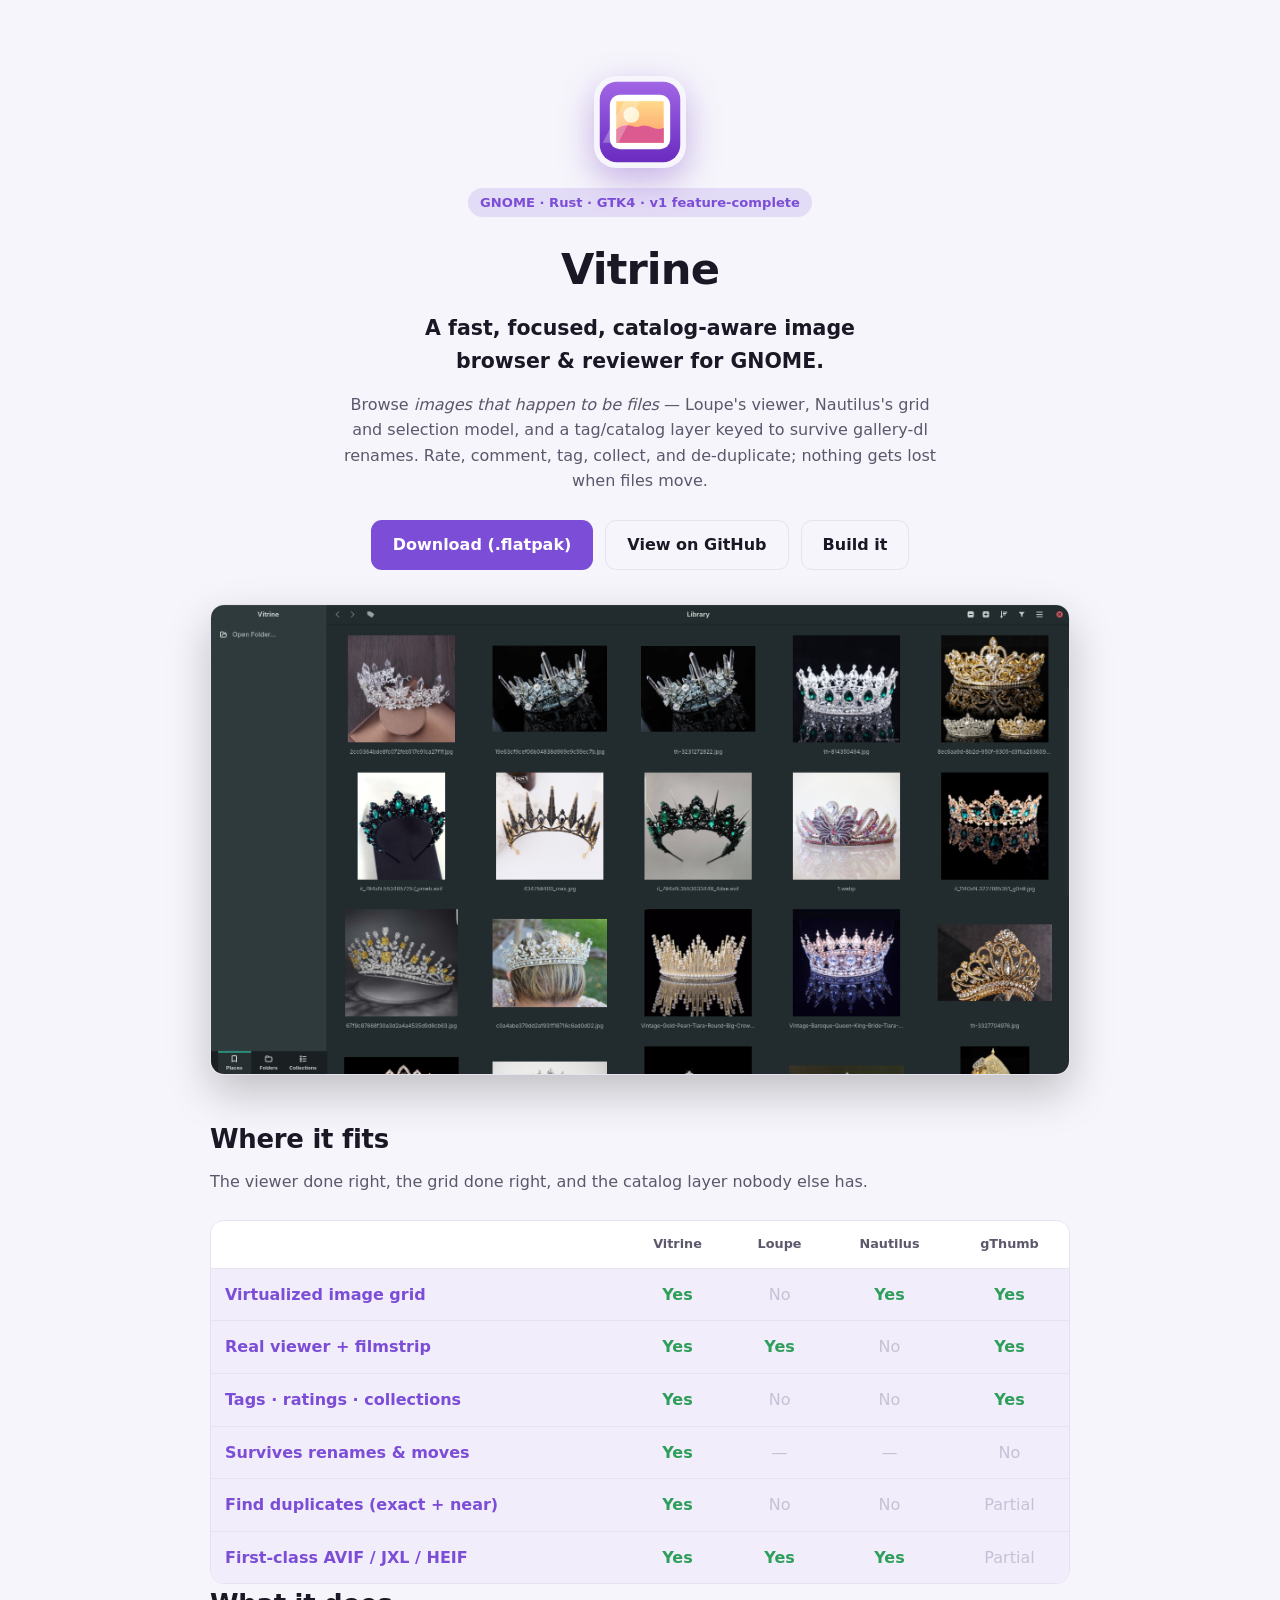
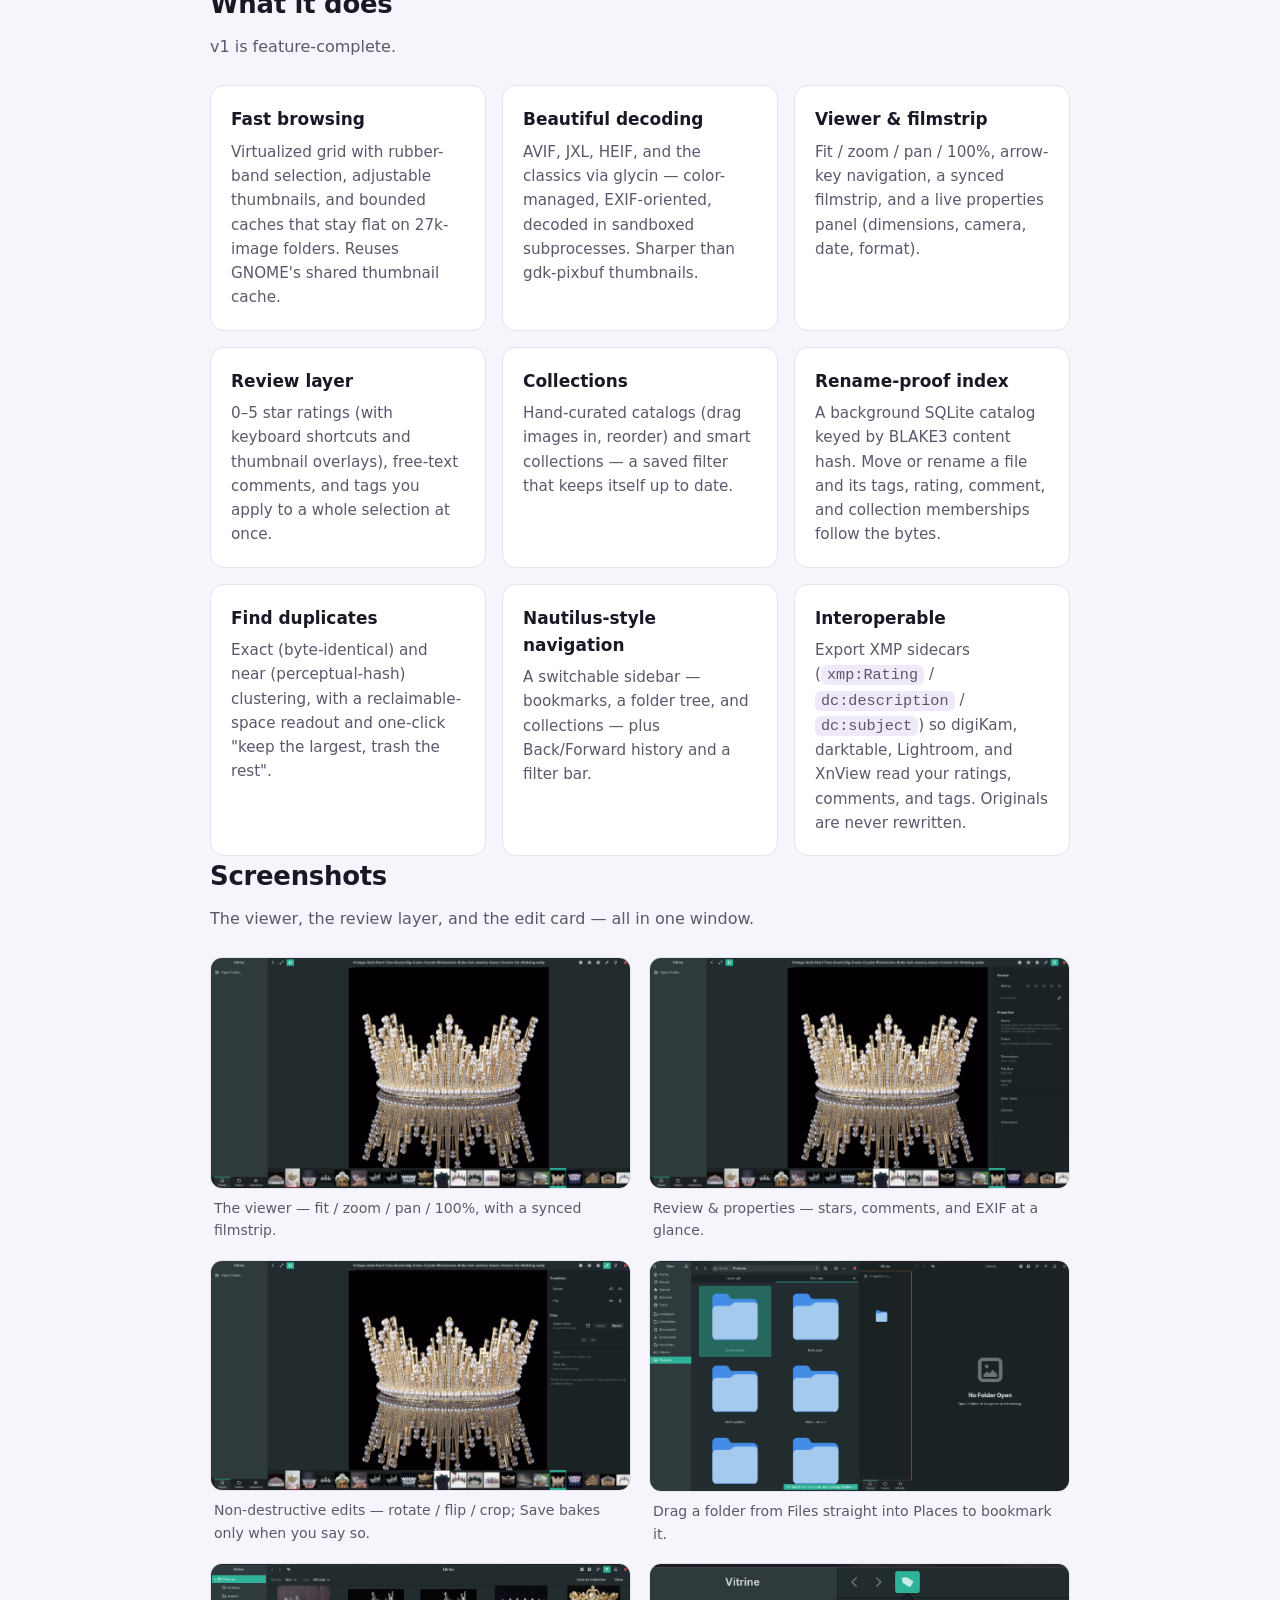
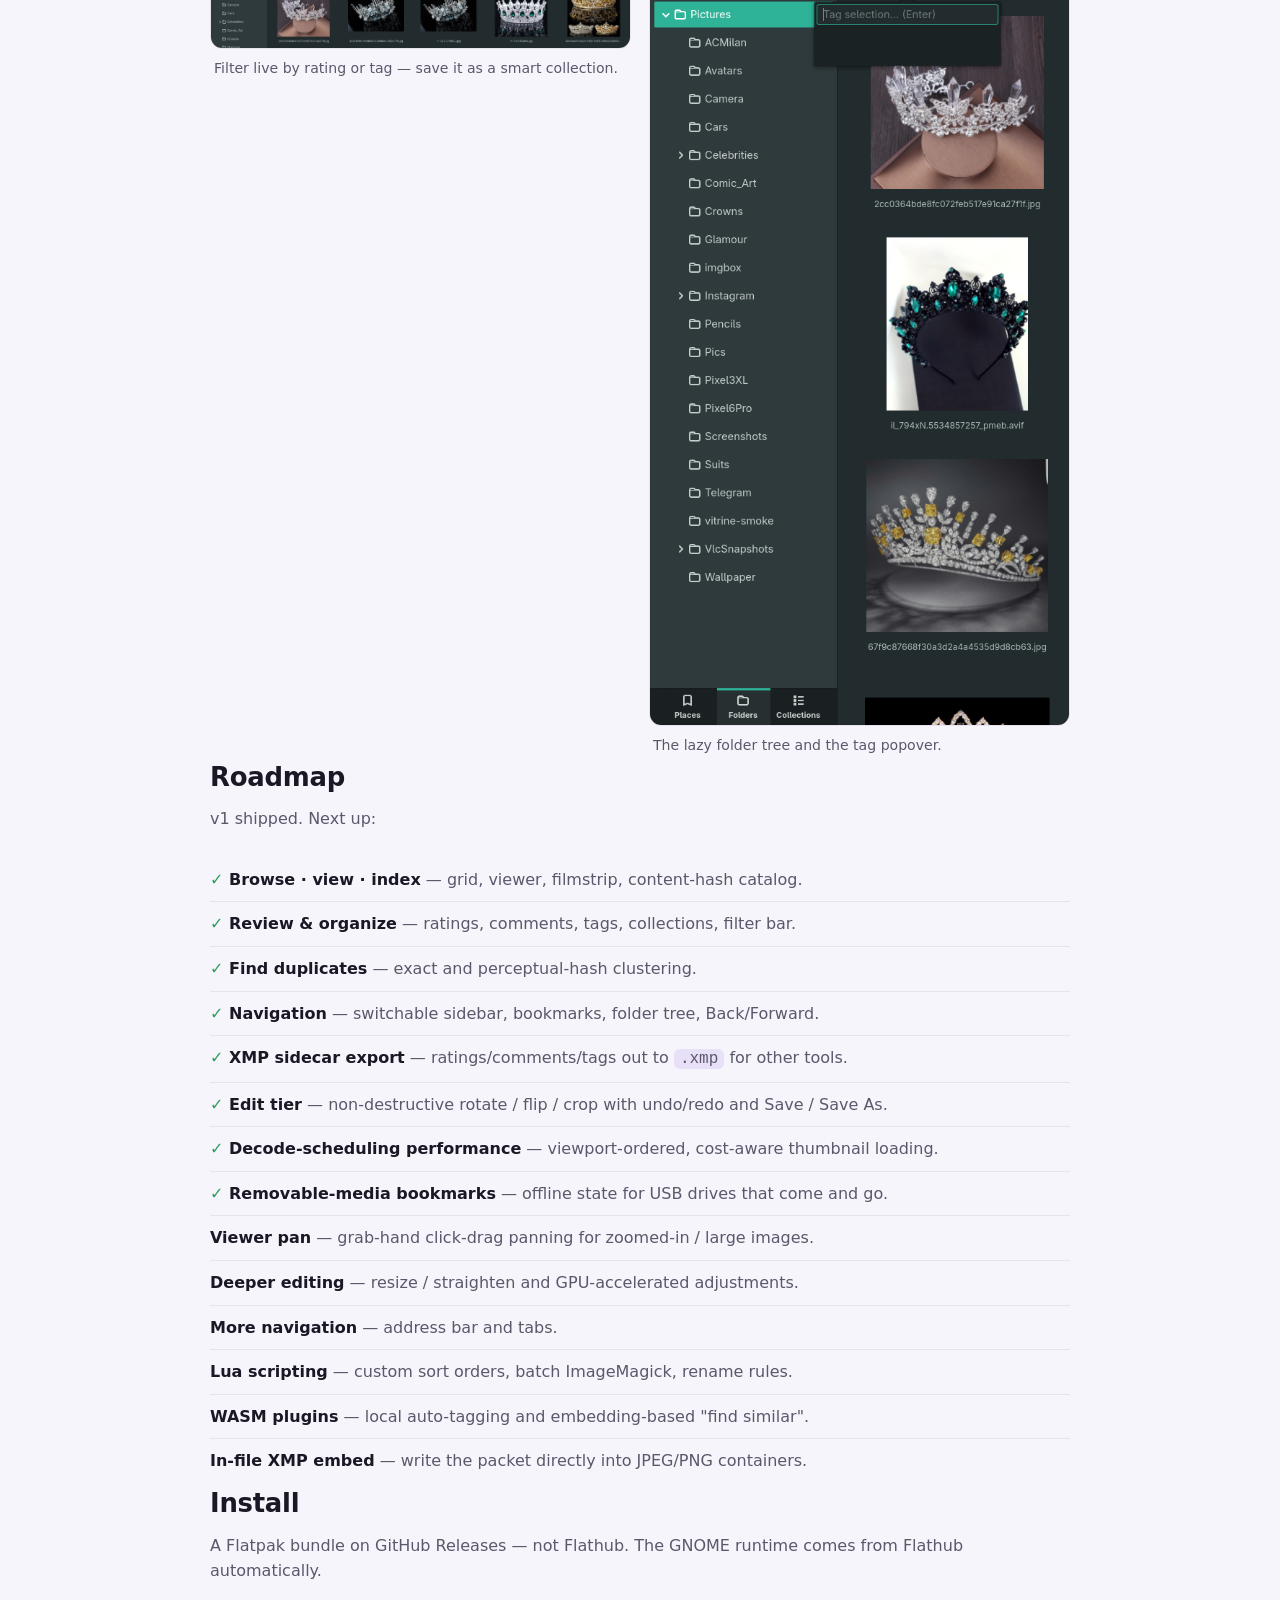
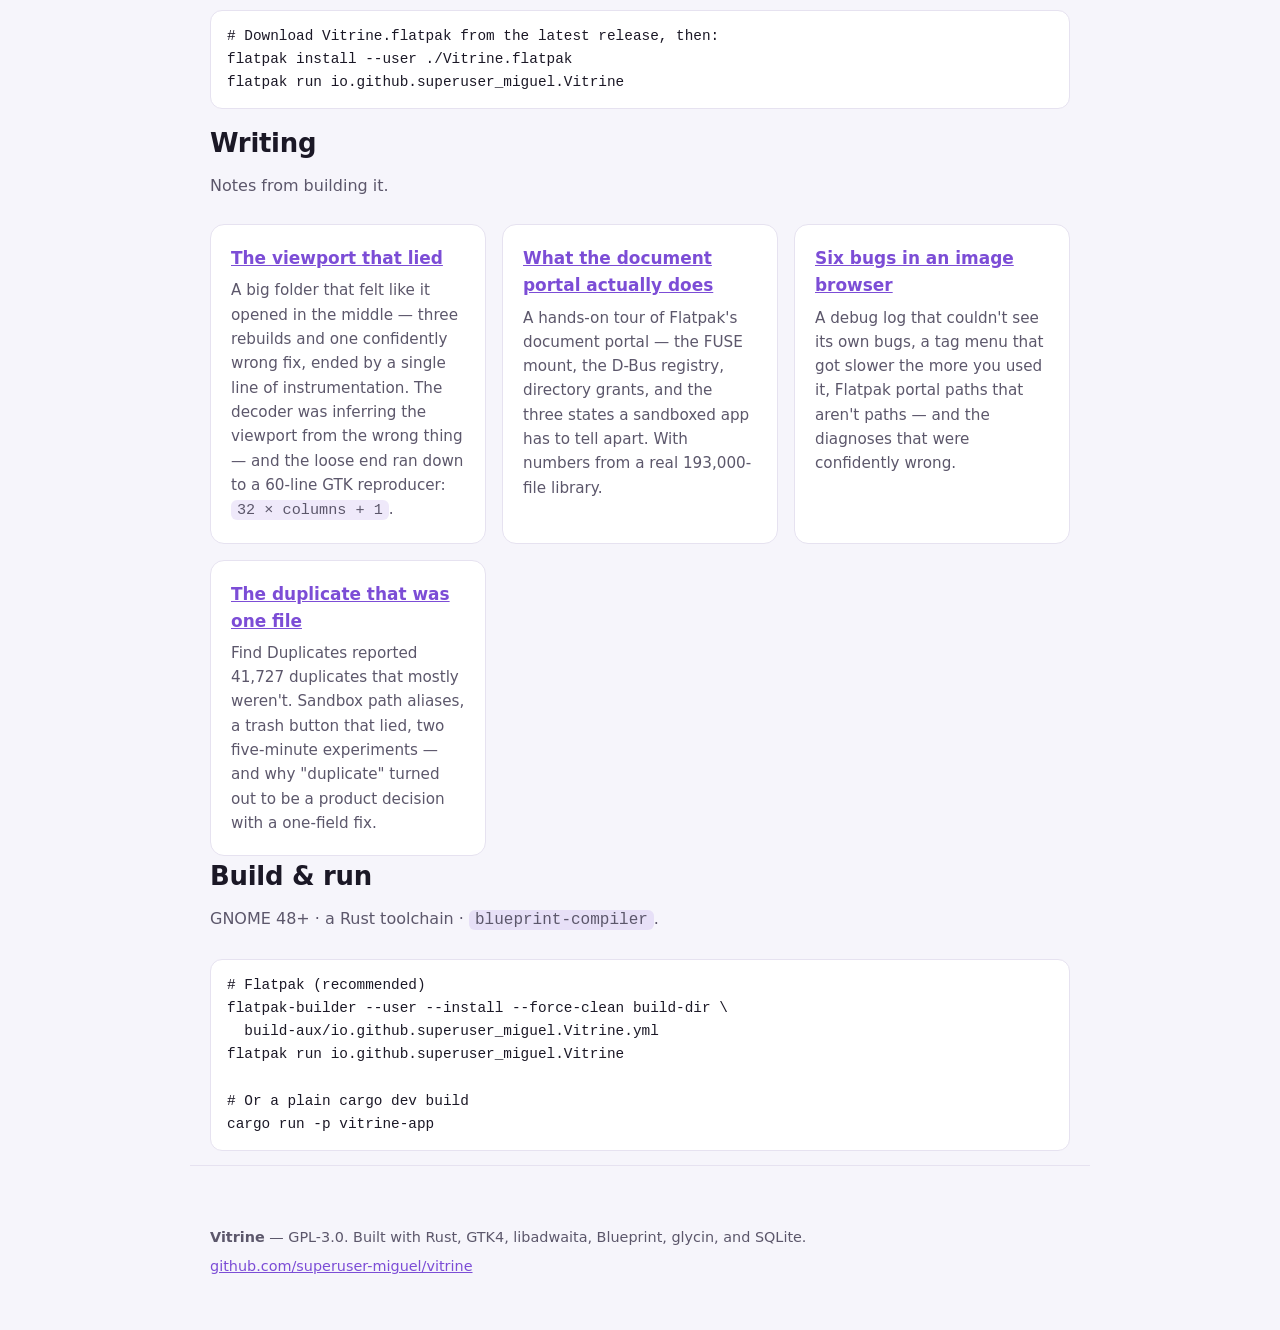
==== commit 8c4e4ebf: "docs: prove the blog's open question — GtkGridView binds 32×cols+1 Builds the reproducer the post pr" ====
--- a/docs/index.html
+++ b/docs/index.html
@@ -207,7 +207,8 @@
       <h3><a href="the-viewport-that-lied.html">The viewport that lied</a></h3>
       <p>A big folder that felt like it opened in the middle — three rebuilds and one
         confidently wrong fix, ended by a single line of instrumentation. The decoder was
-        inferring the viewport from the wrong thing, and an honest open question at the end.</p>
+        inferring the viewport from the wrong thing — and the loose end ran down to a
+        60-line GTK reproducer: <code>32 × columns + 1</code>.</p>
     </div>
     <div class="card">
       <h3><a href="flatpak-document-portal.html">What the document portal actually does</a></h3>
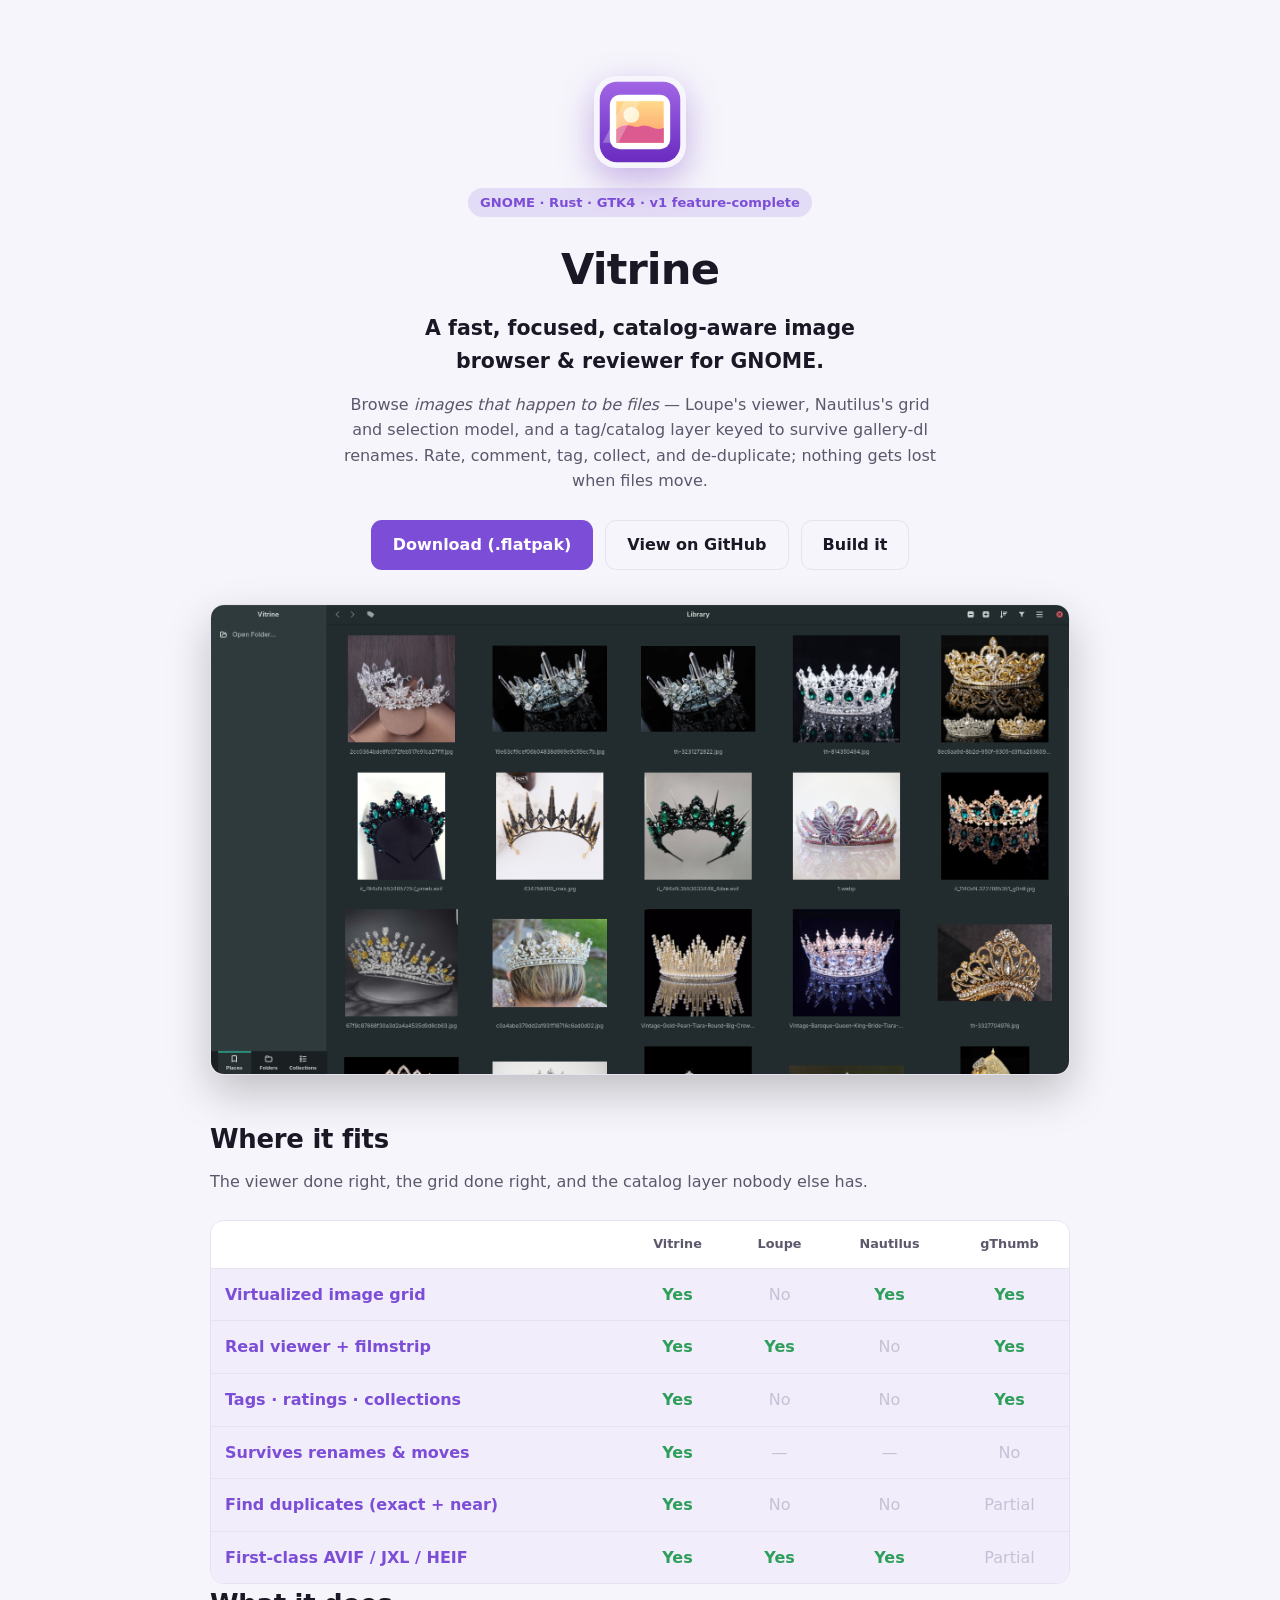
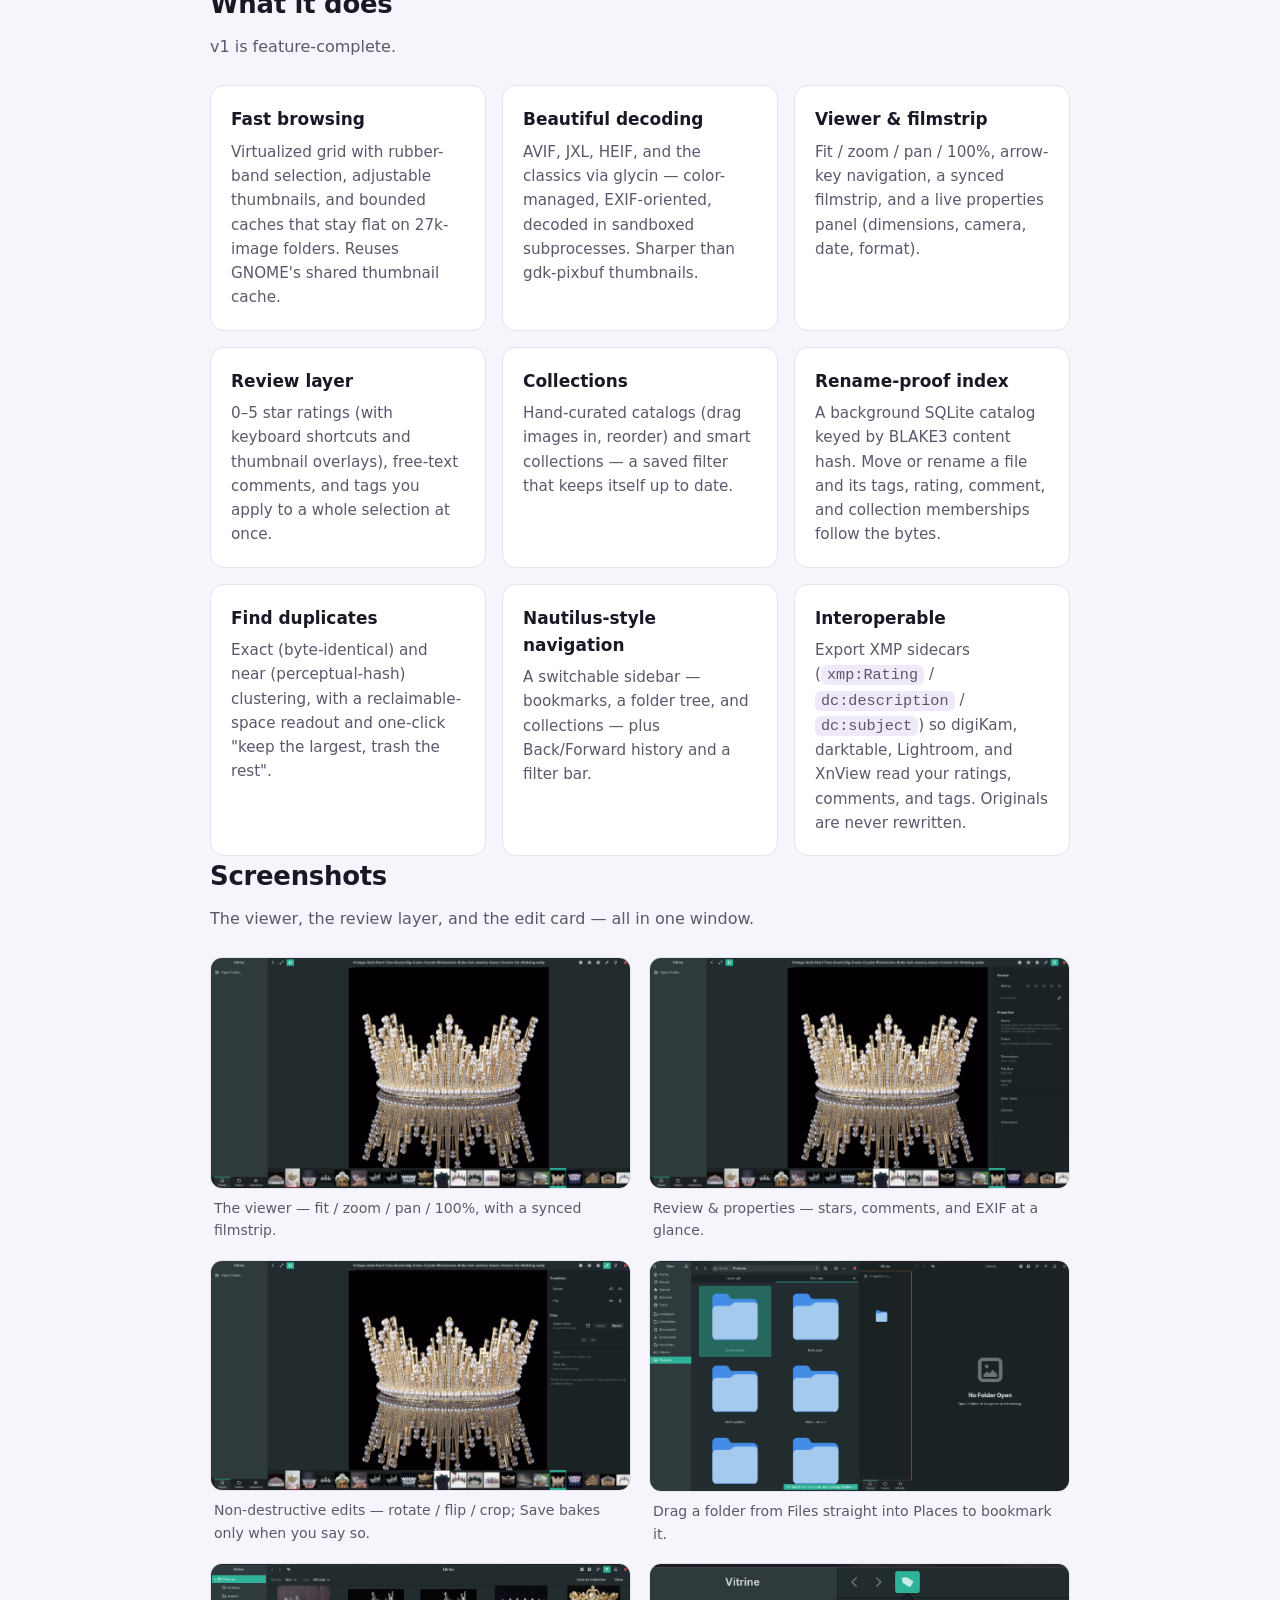
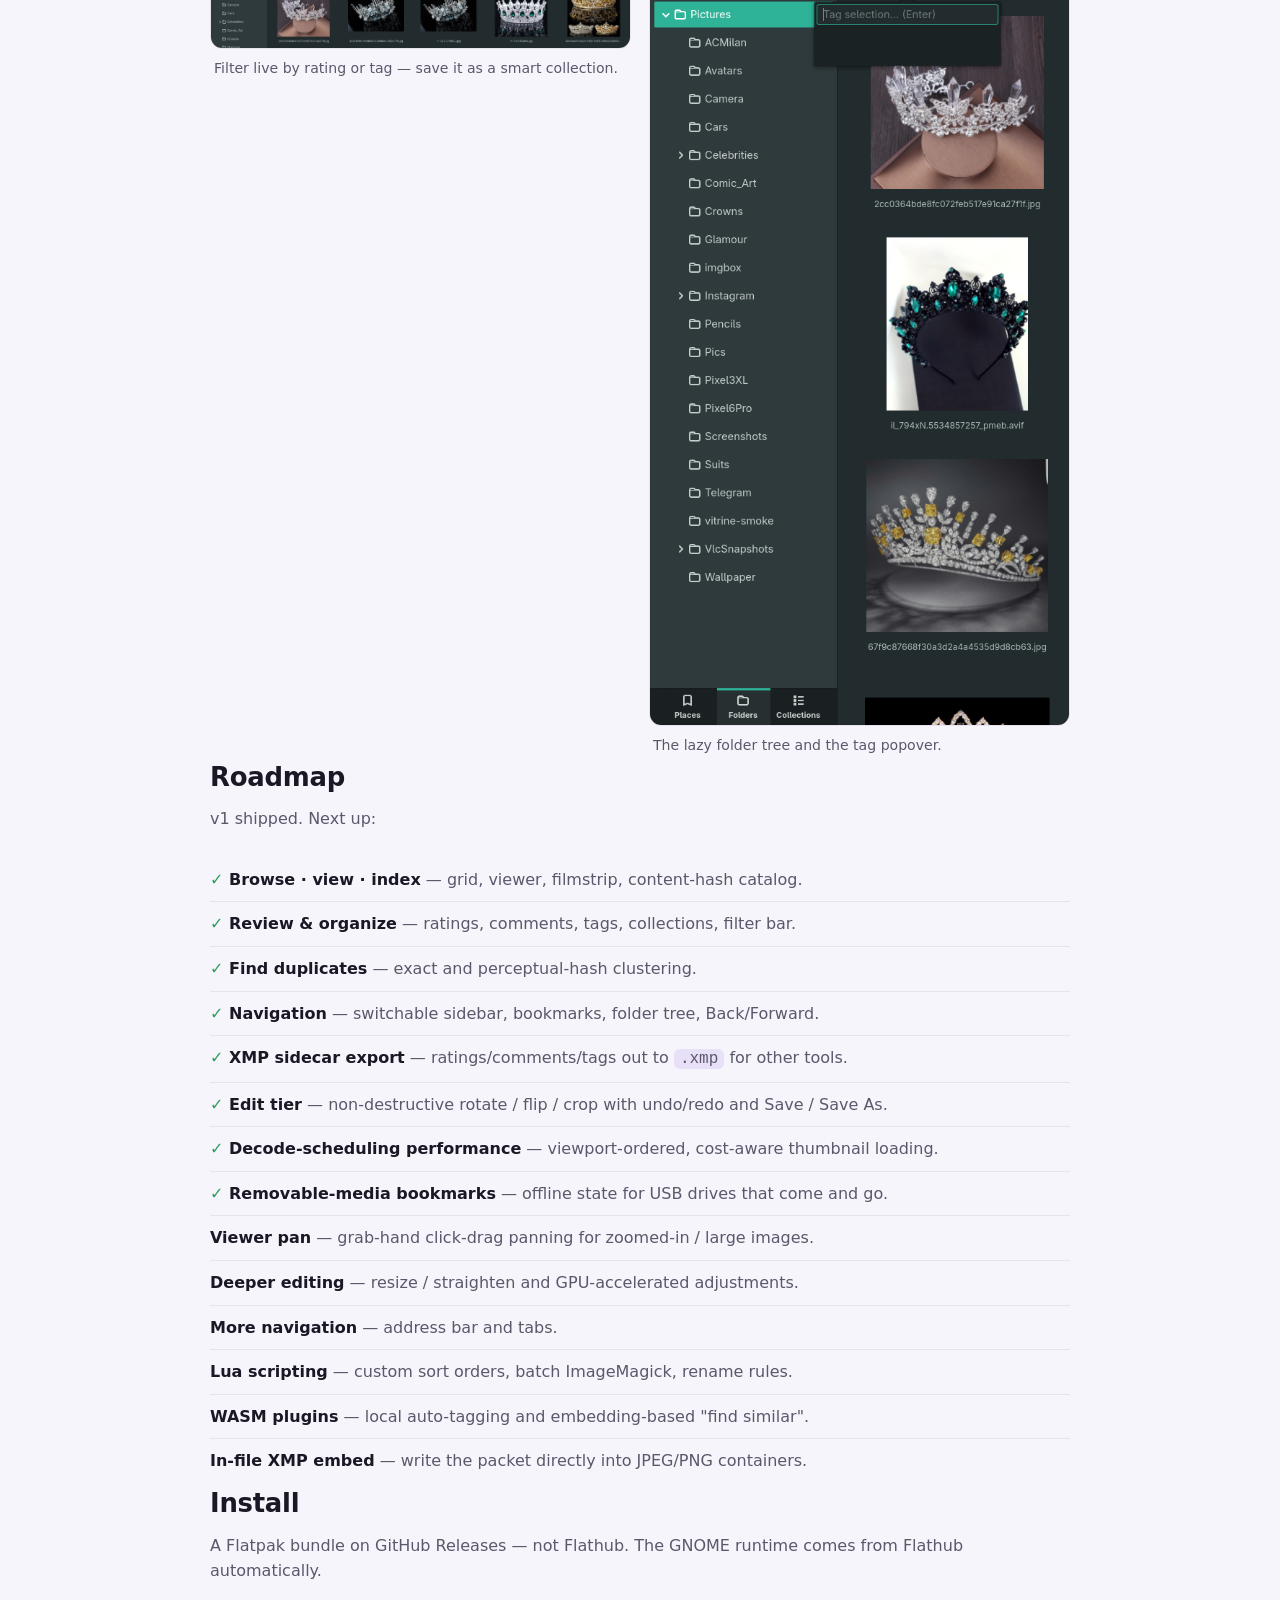
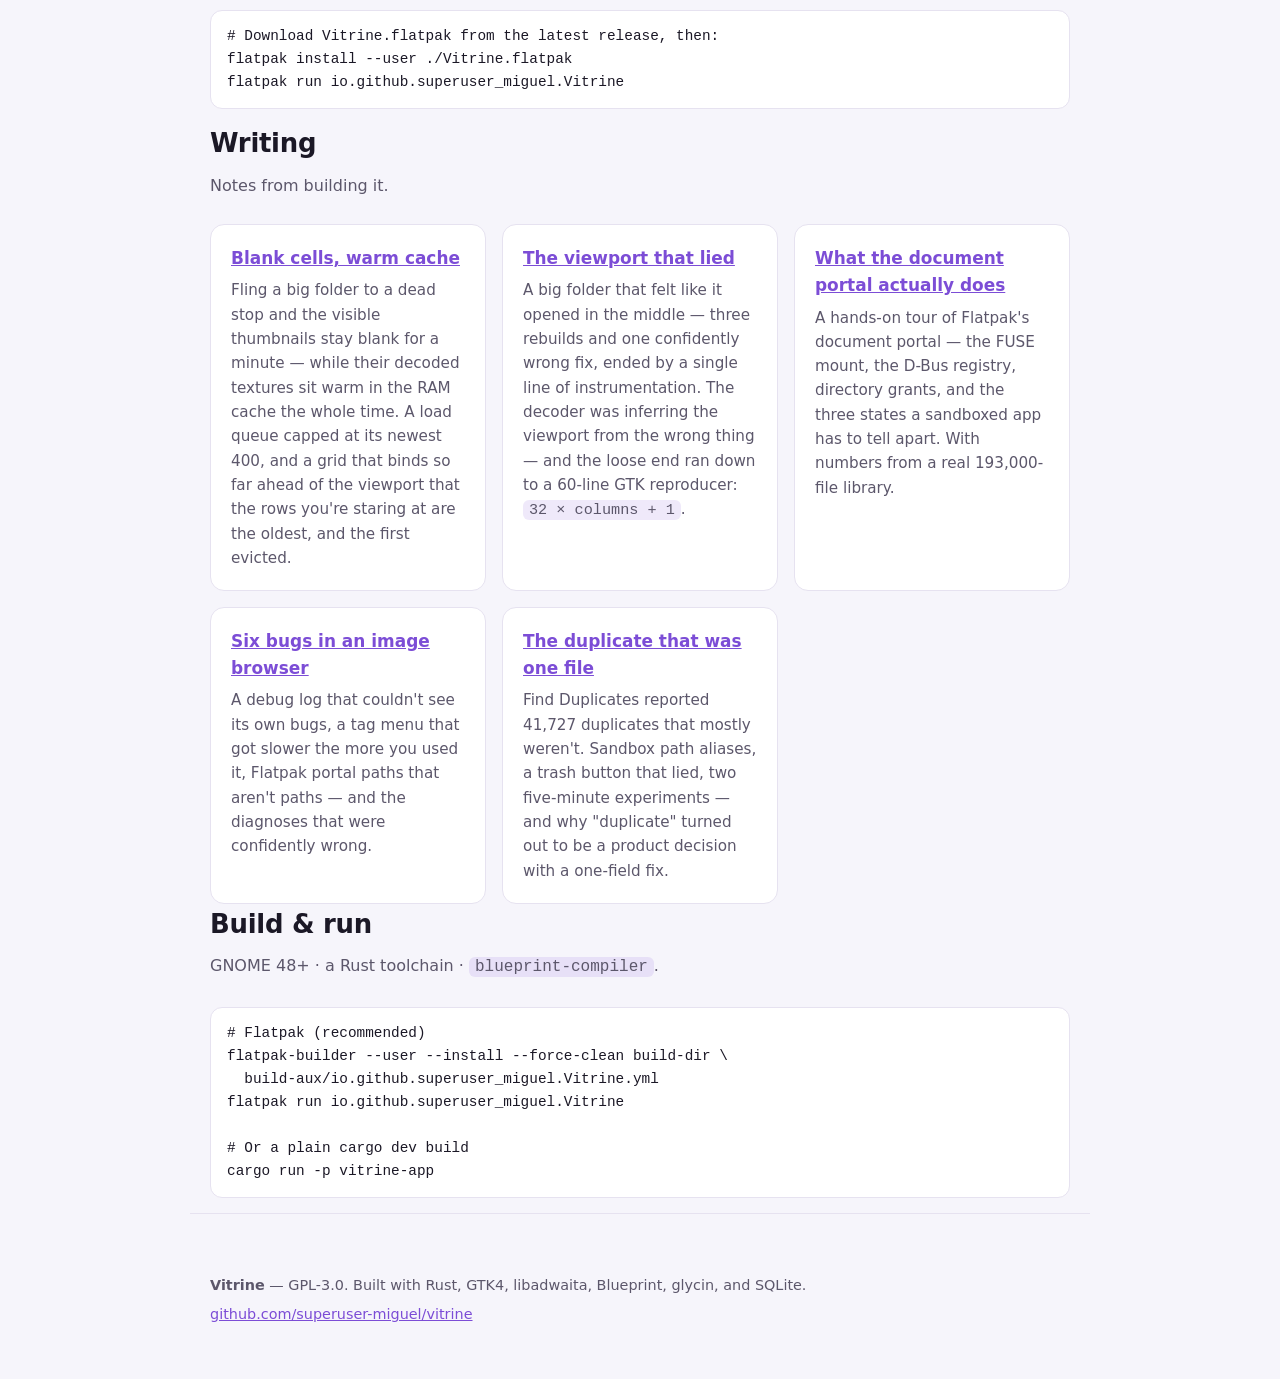
==== commit 269ecb94: "docs(blog): "Blank cells, warm cache" — the V-28 write-up Sequel to "The viewport that lied": the sa" ====
--- a/docs/index.html
+++ b/docs/index.html
@@ -204,6 +204,13 @@
   <p class="sub">Notes from building it.</p>
   <div class="grid">
     <div class="card">
+      <h3><a href="blank-cells-warm-cache.html">Blank cells, warm cache</a></h3>
+      <p>Fling a big folder to a dead stop and the visible thumbnails stay blank for a
+        minute — while their decoded textures sit warm in the RAM cache the whole time.
+        A load queue capped at its newest 400, and a grid that binds so far ahead of the
+        viewport that the rows you're staring at are the oldest, and the first evicted.</p>
+    </div>
+    <div class="card">
       <h3><a href="the-viewport-that-lied.html">The viewport that lied</a></h3>
       <p>A big folder that felt like it opened in the middle — three rebuilds and one
         confidently wrong fix, ended by a single line of instrumentation. The decoder was
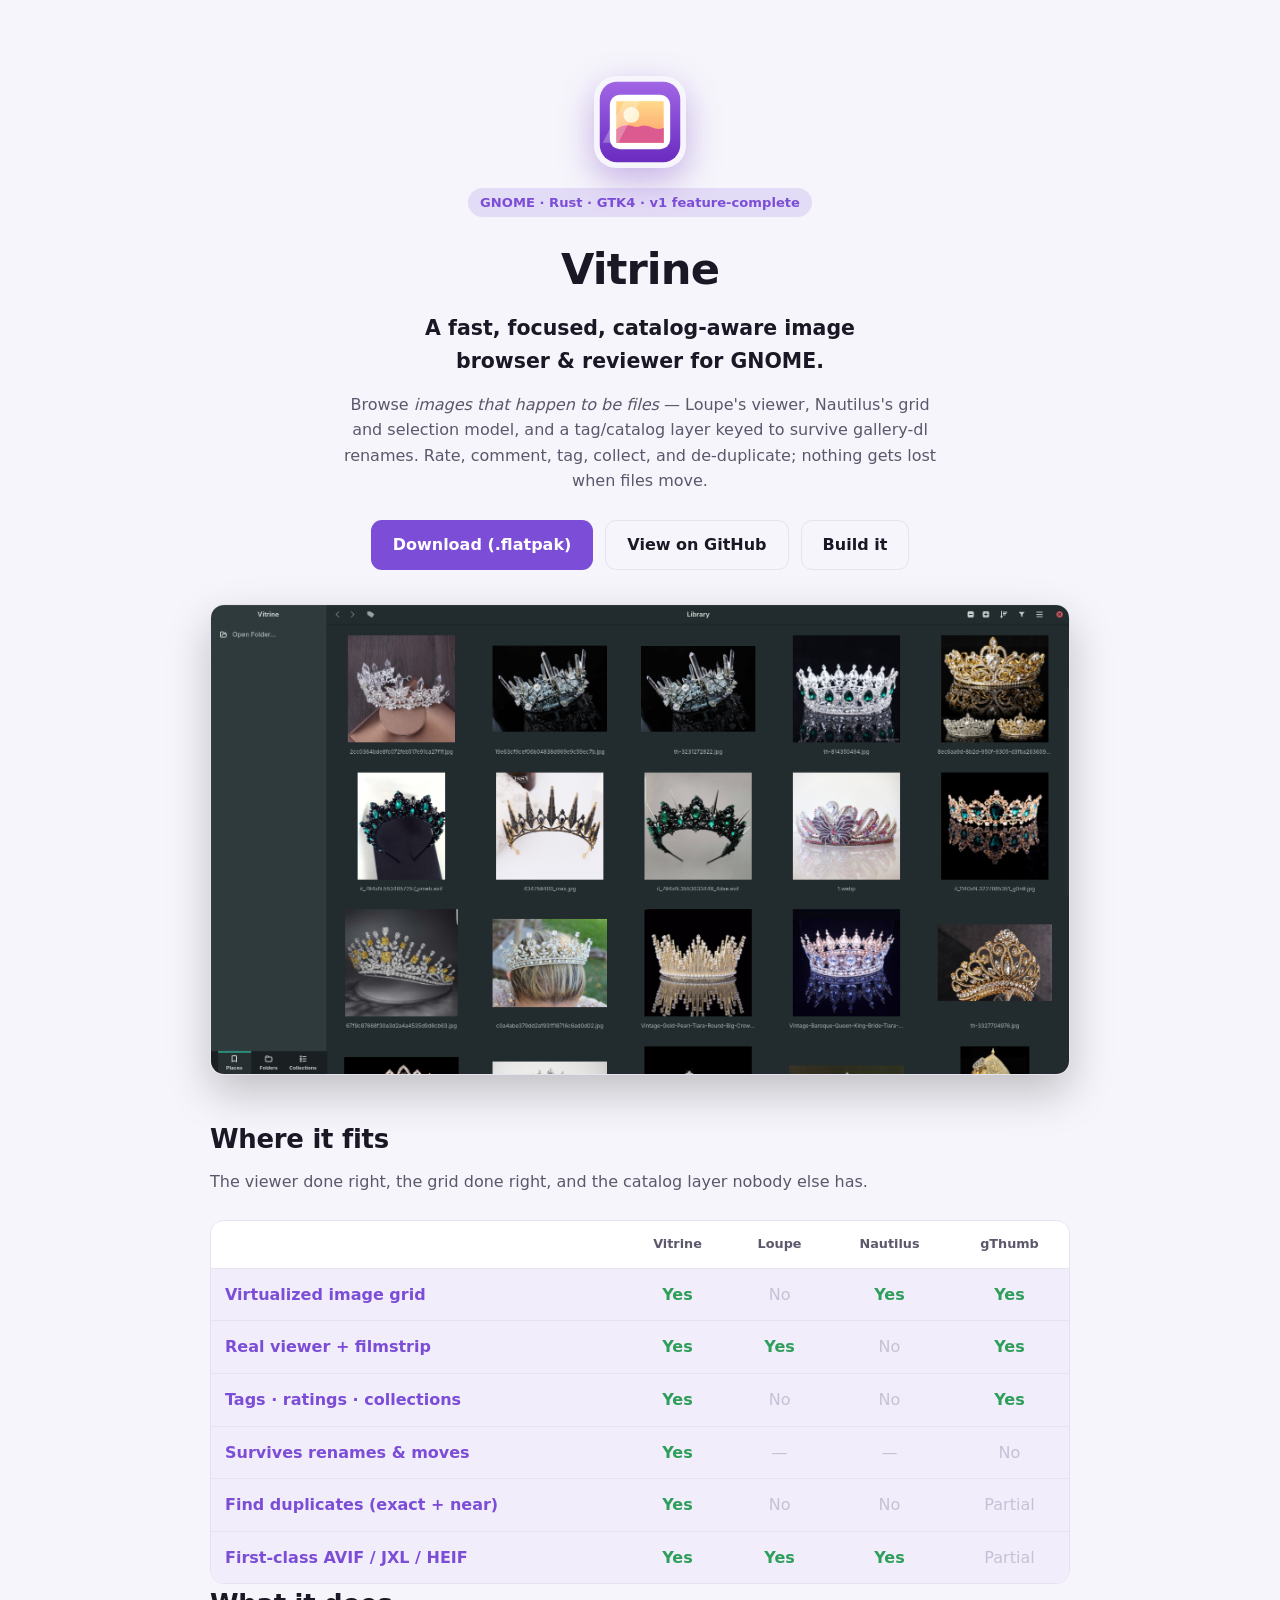
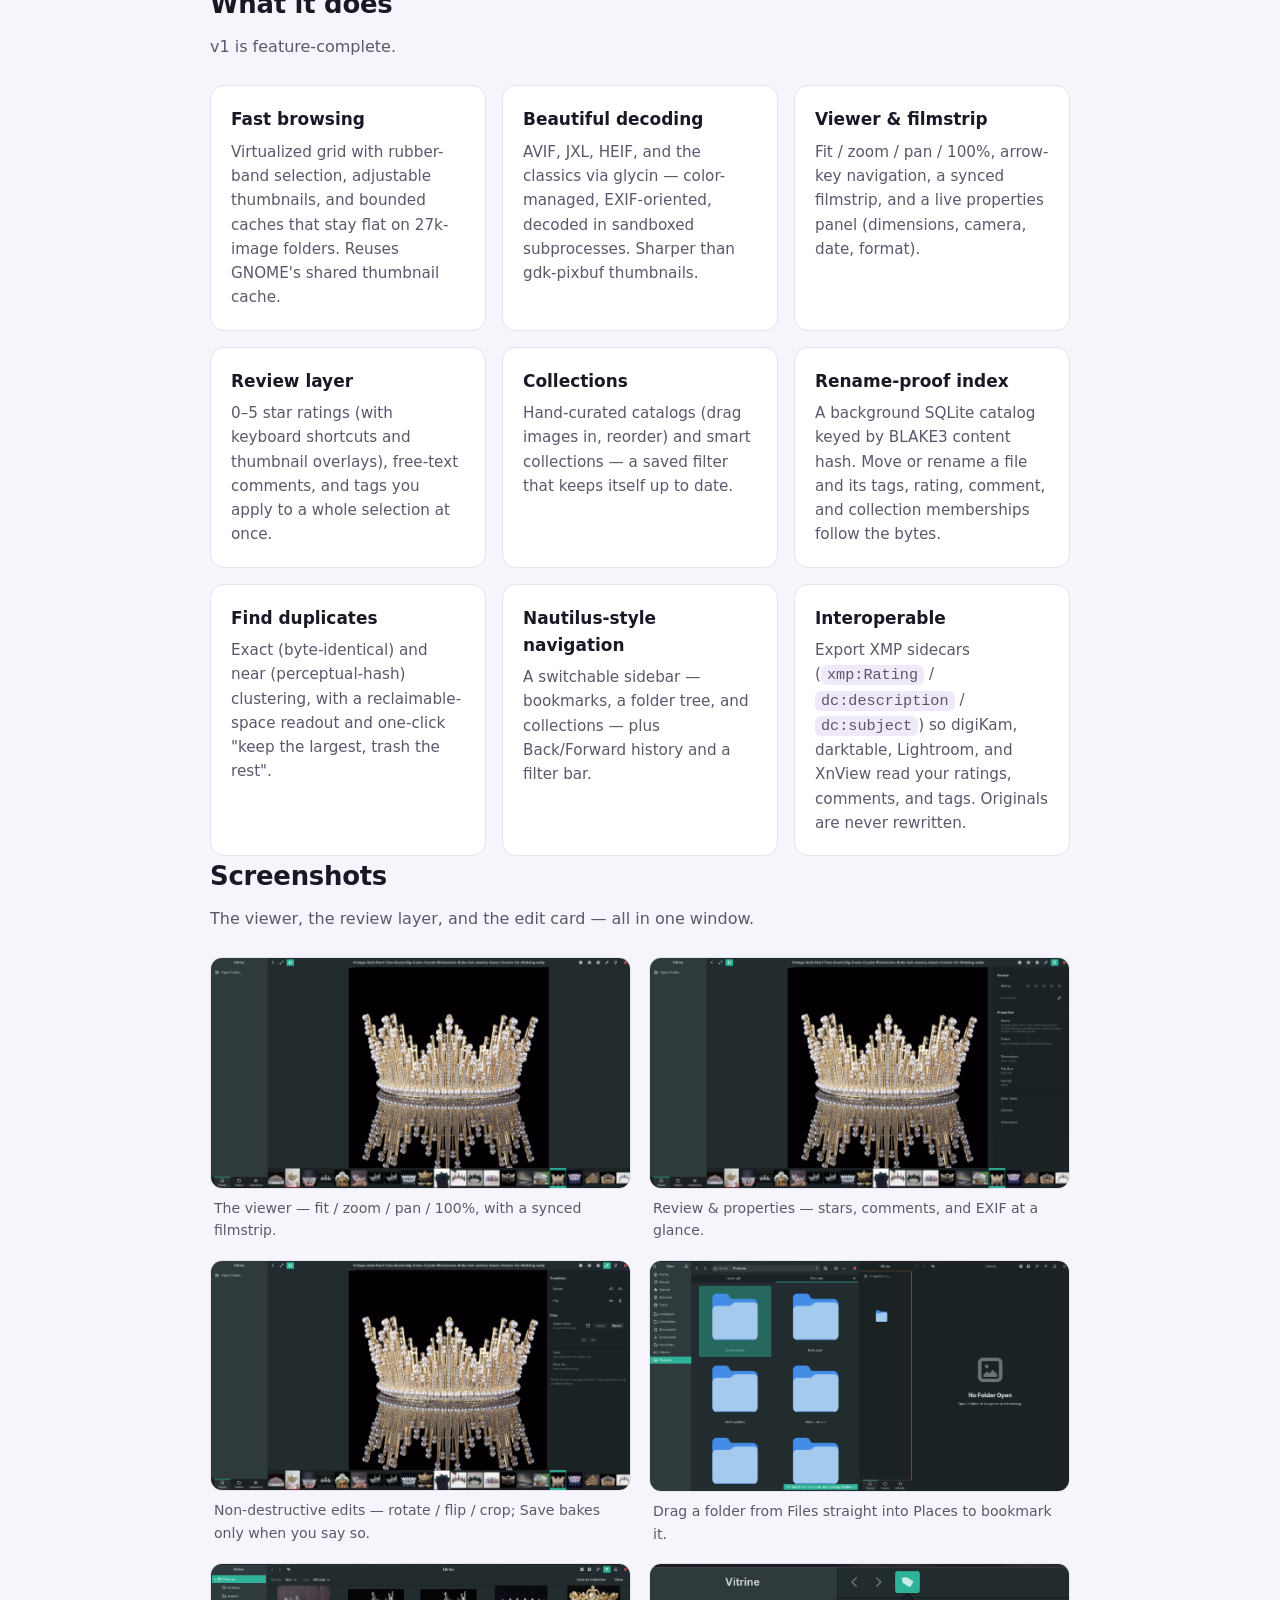
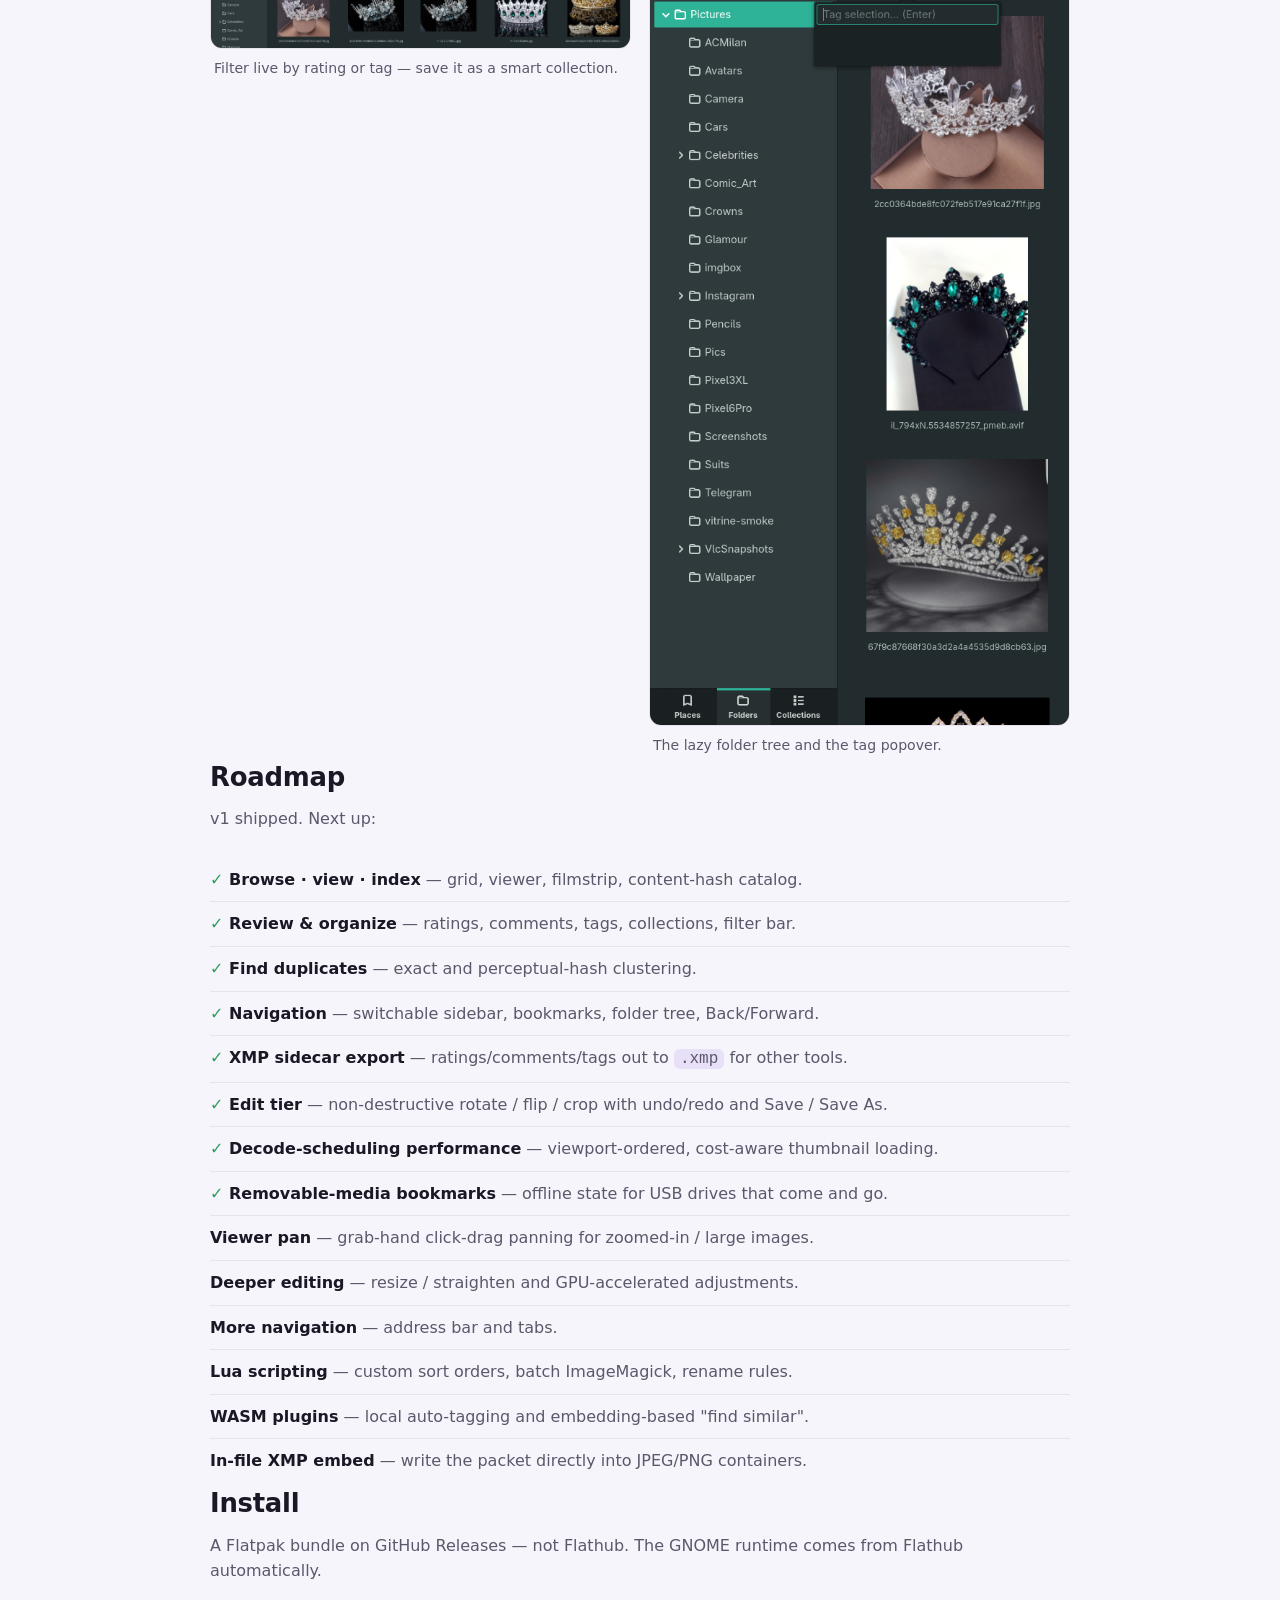
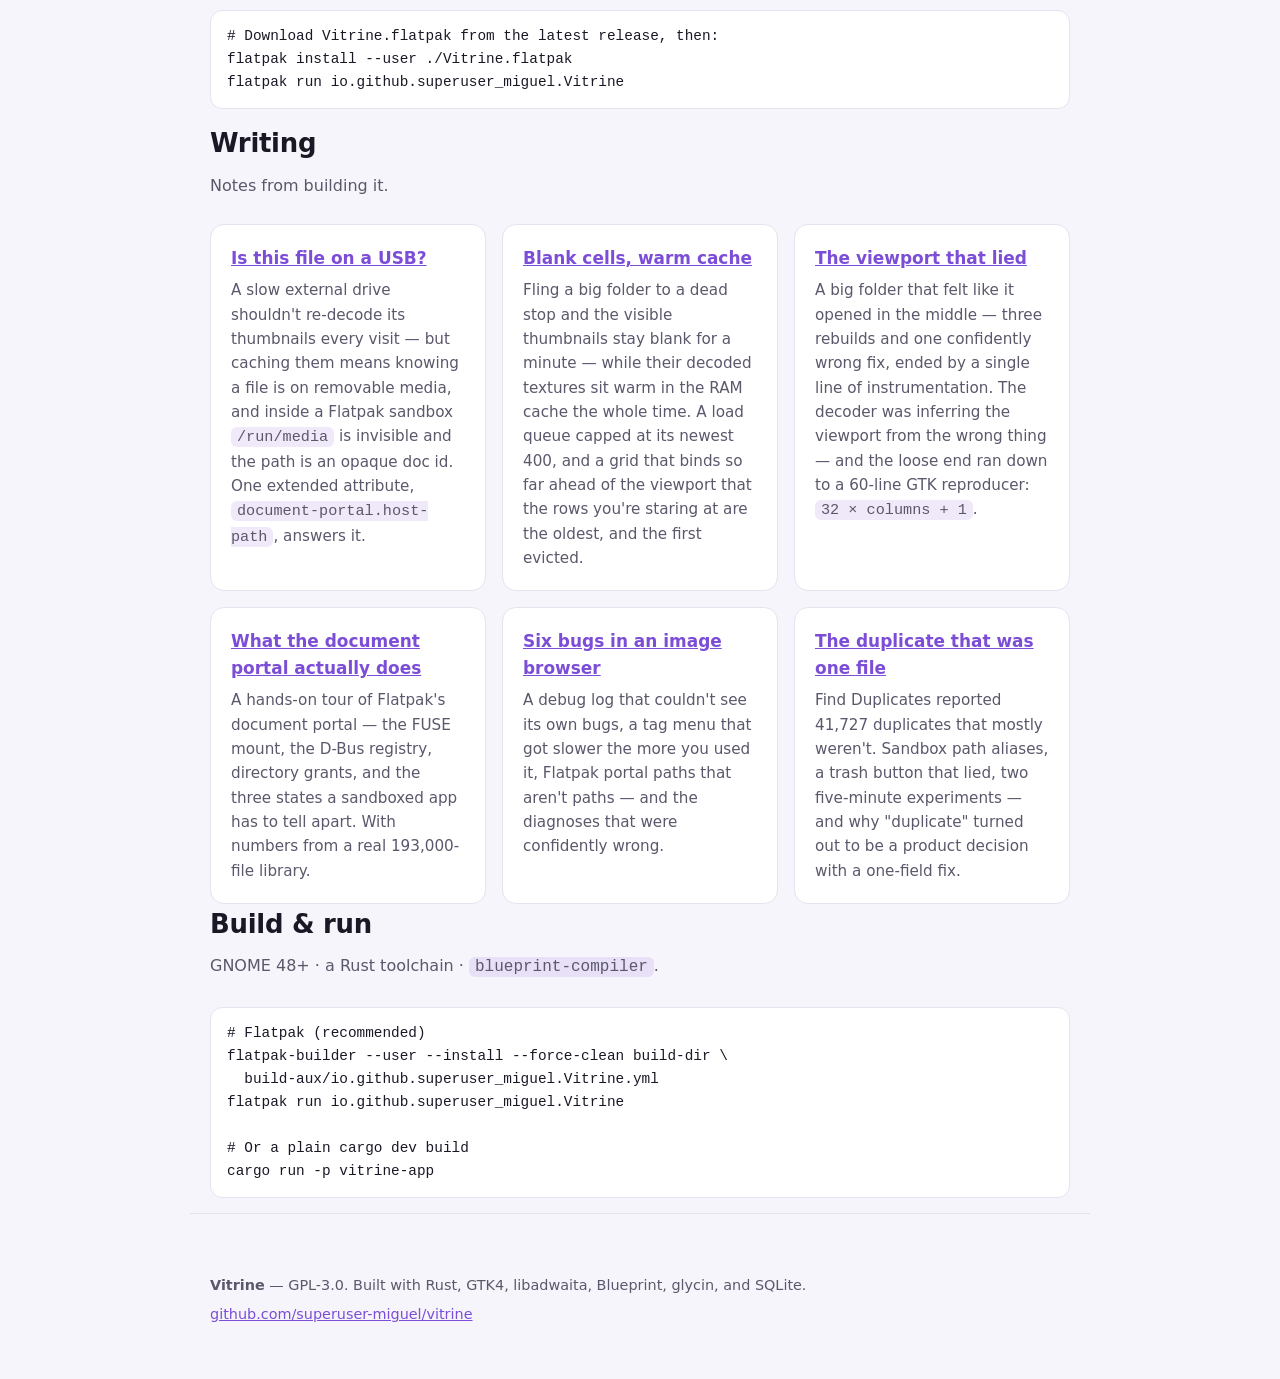
==== commit e28234ec: "docs(blog): "Is this file on a USB?" — the portal host-path trick A positive how-to (distinct from t" ====
--- a/docs/index.html
+++ b/docs/index.html
@@ -204,6 +204,13 @@
   <p class="sub">Notes from building it.</p>
   <div class="grid">
     <div class="card">
+      <h3><a href="is-this-file-on-a-usb.html">Is this file on a USB?</a></h3>
+      <p>A slow external drive shouldn't re-decode its thumbnails every visit — but caching
+        them means knowing a file is on removable media, and inside a Flatpak sandbox
+        <code>/run/media</code> is invisible and the path is an opaque doc id. One extended
+        attribute, <code>document-portal.host-path</code>, answers it.</p>
+    </div>
+    <div class="card">
       <h3><a href="blank-cells-warm-cache.html">Blank cells, warm cache</a></h3>
       <p>Fling a big folder to a dead stop and the visible thumbnails stay blank for a
         minute — while their decoded textures sit warm in the RAM cache the whole time.
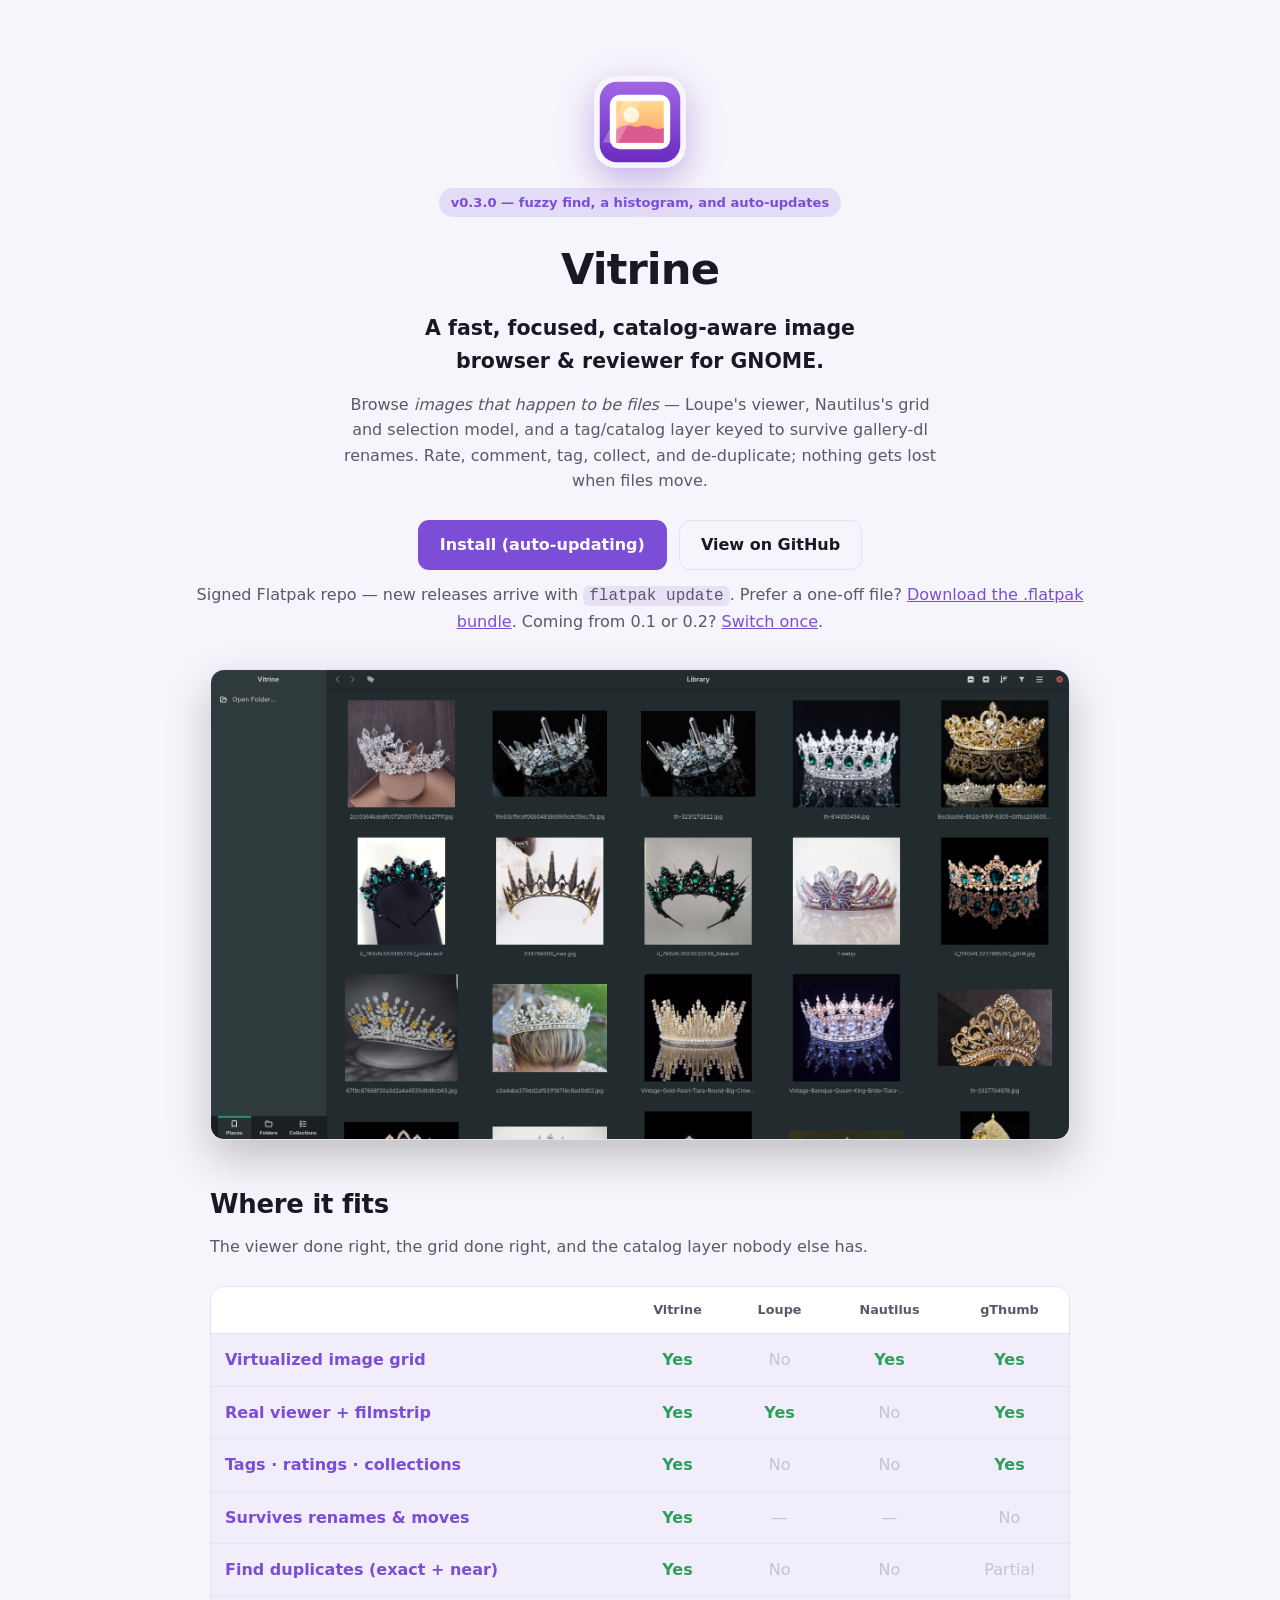
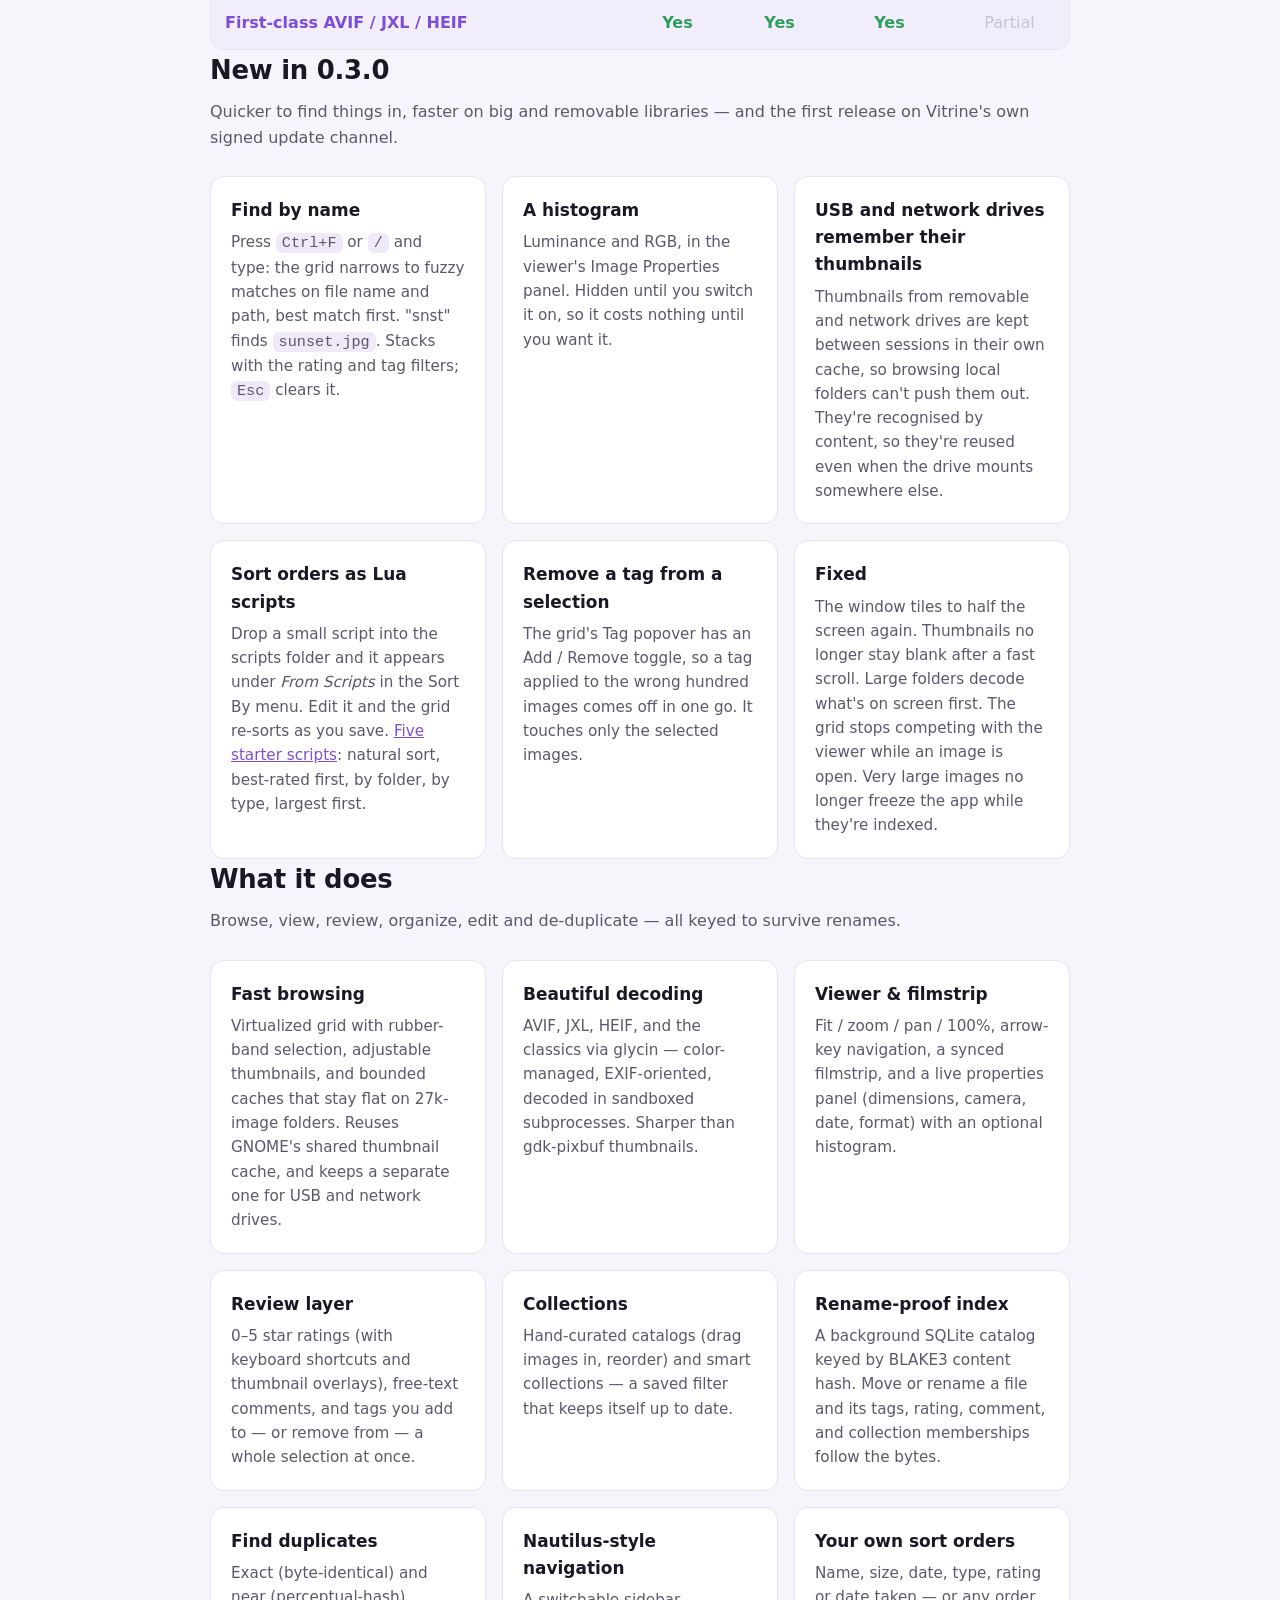
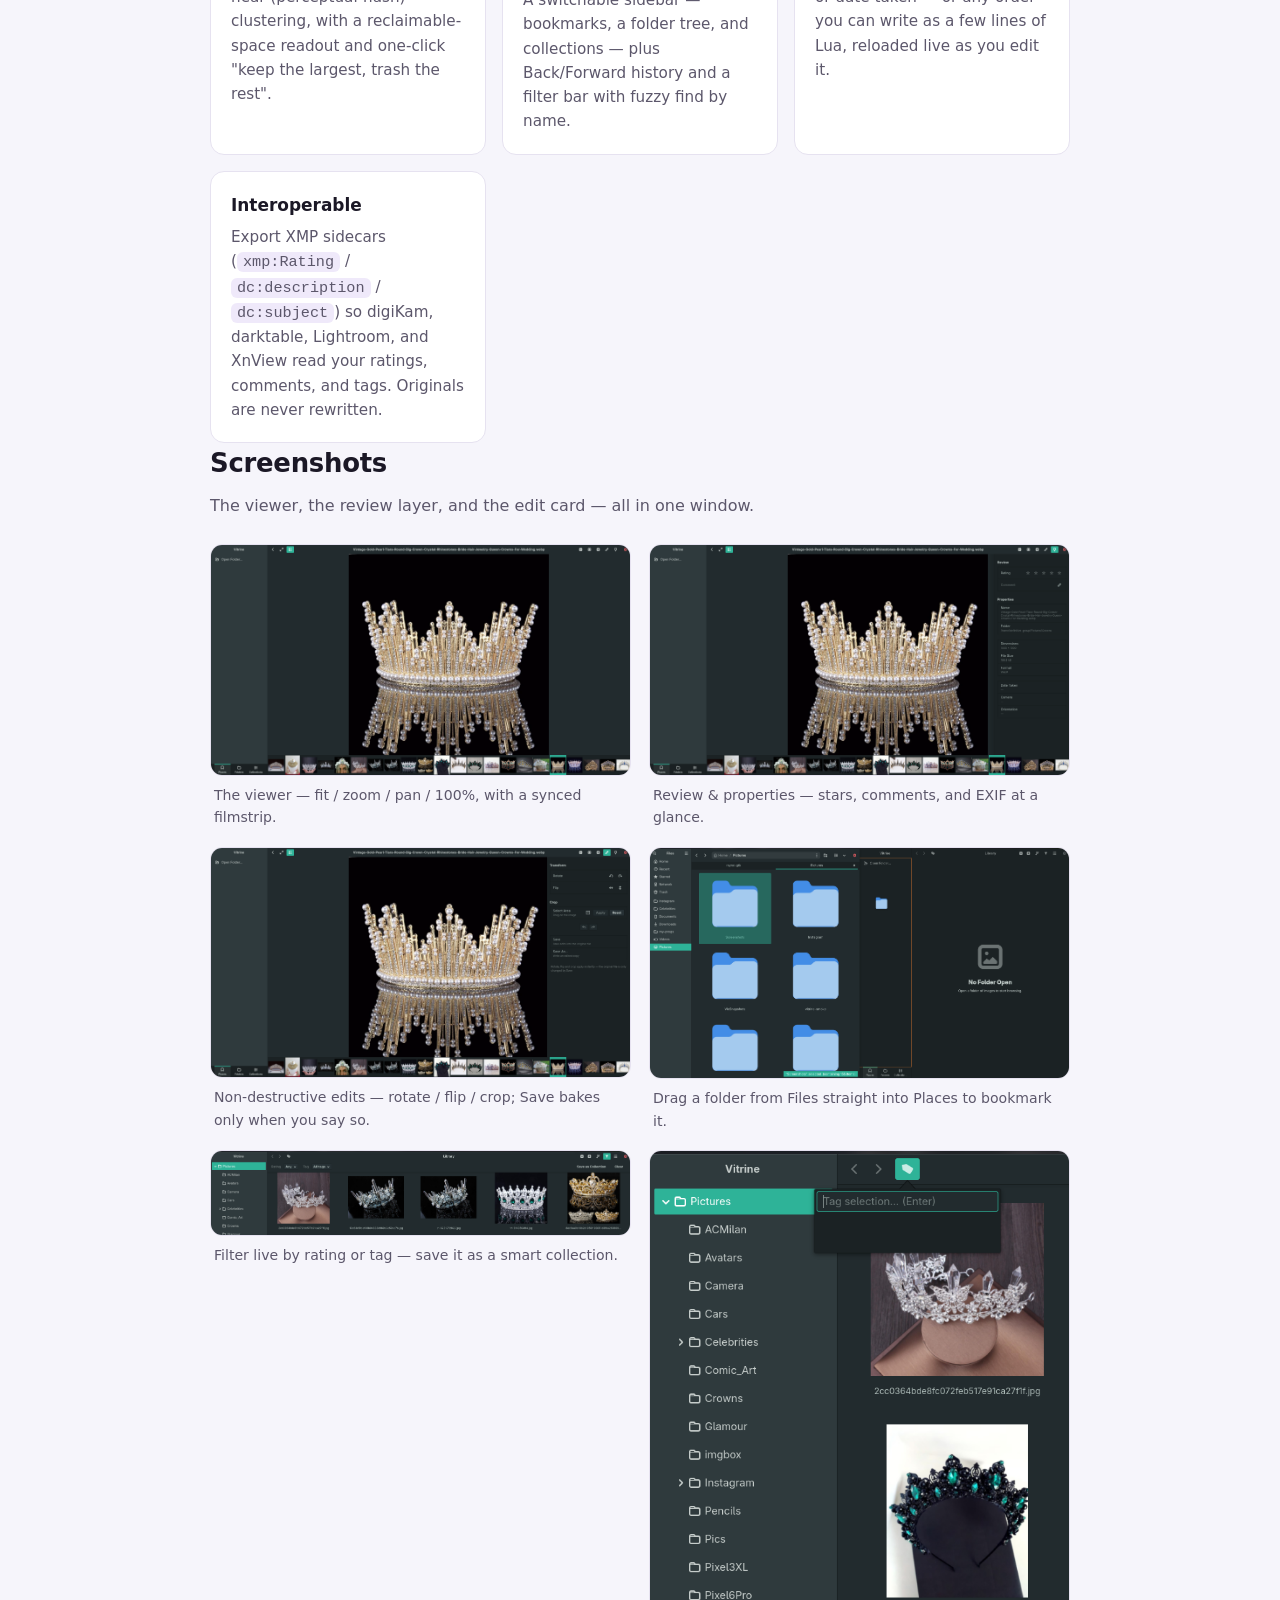
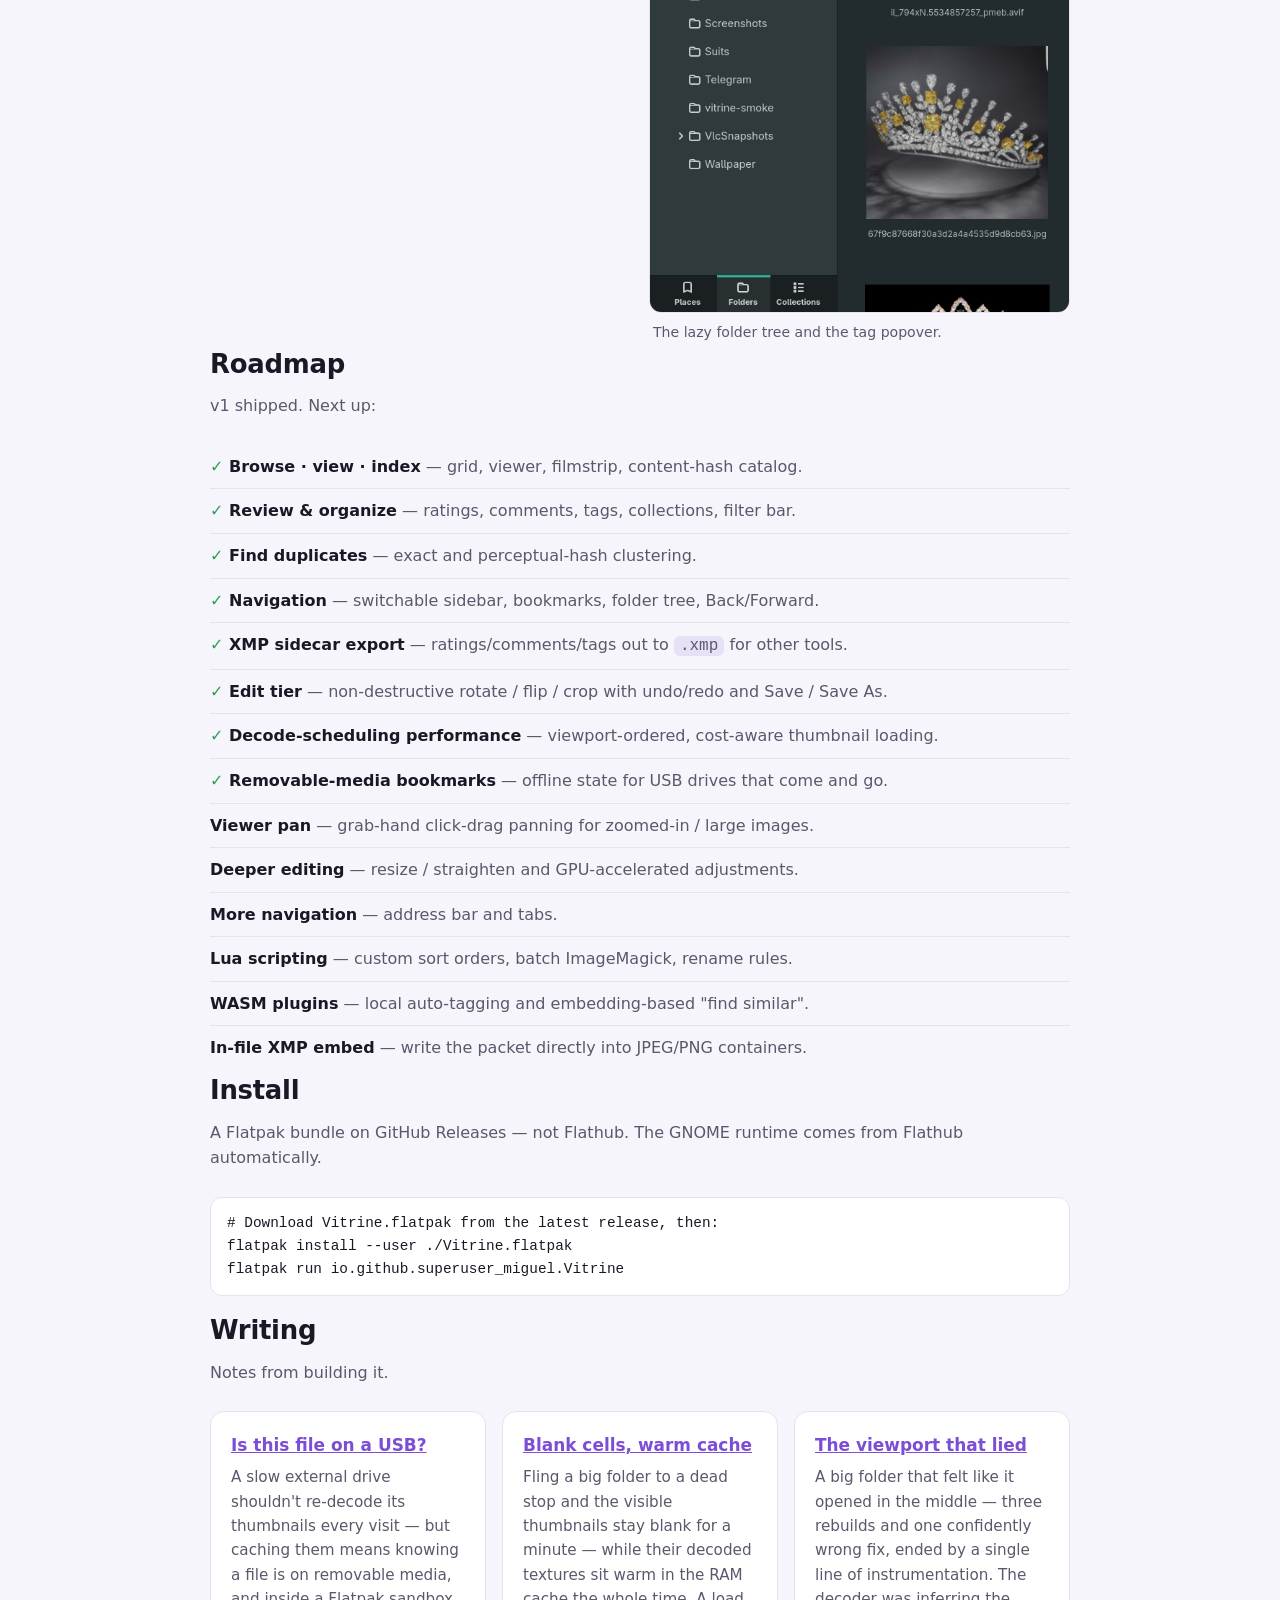
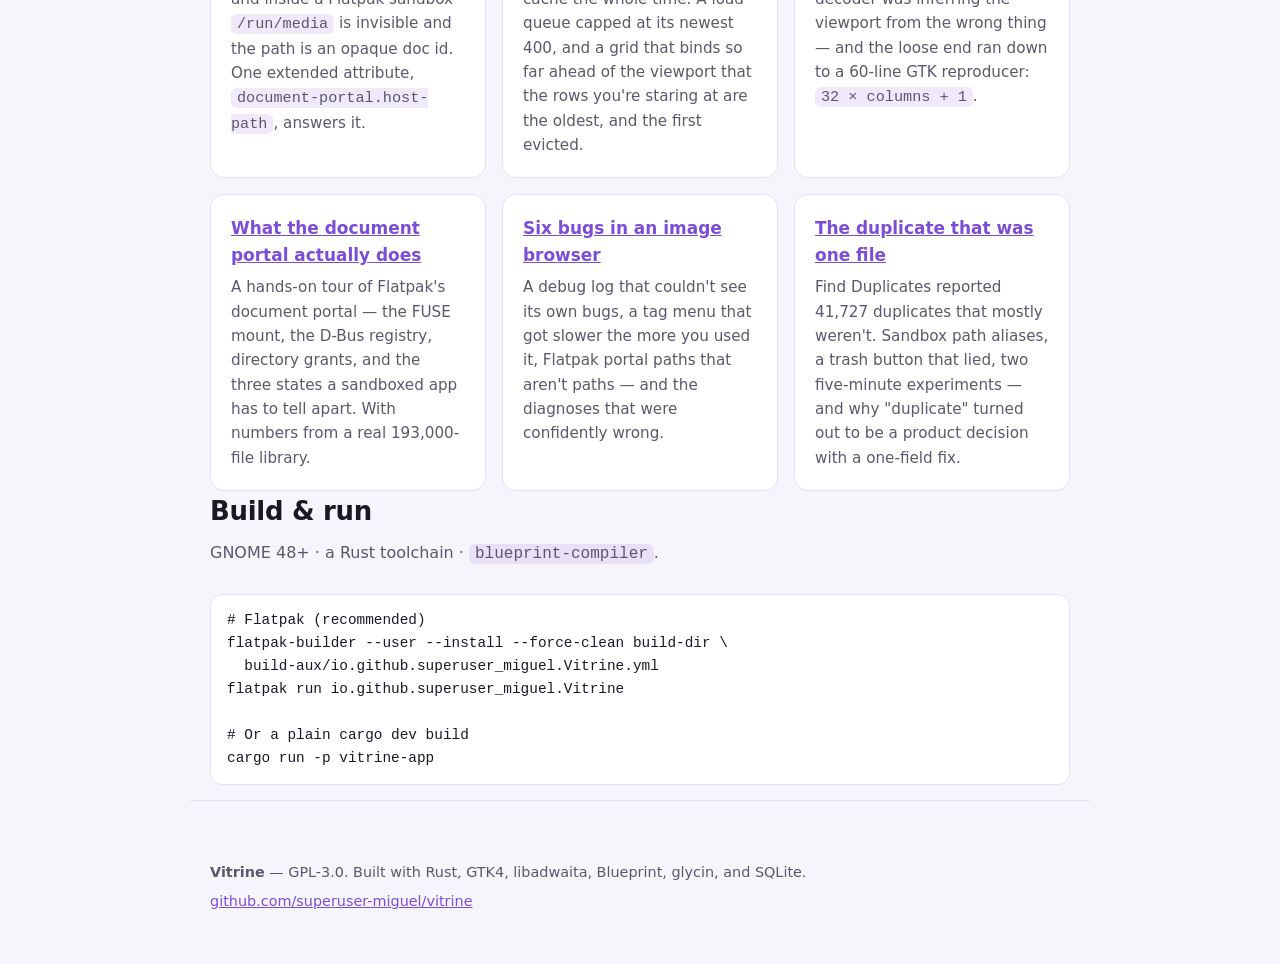
==== commit 3b26ae5a: "build-aux: pin v0.3.0 commit in release manifest" ====
--- a/docs/index.html
+++ b/docs/index.html
@@ -3,8 +3,17 @@
 <head>
 <meta charset="utf-8">
 <meta name="viewport" content="width=device-width, initial-scale=1">
-<title>Vitrine — a catalog-aware image browser & reviewer for GNOME</title>
+<title>Vitrine — a catalog-aware image browser &amp; reviewer for GNOME</title>
 <meta name="description" content="Browse images that happen to be files: Loupe's viewer, Nautilus's grid, and a tag/catalog layer keyed to survive gallery-dl renames. Rate, comment, tag, collect, and de-duplicate — all rename-proof.">
+<meta property="og:type" content="website">
+<meta property="og:title" content="Vitrine — a catalog-aware image browser &amp; reviewer for GNOME">
+<meta property="og:description" content="Loupe's viewer, Nautilus's grid, and a tag/catalog layer keyed by content hash, so ratings, tags and collections survive renames and moves. Now with fuzzy find, a histogram, and a thumbnail cache for USB drives.">
+<meta property="og:url" content="https://superuser-miguel.github.io/vitrine/">
+<meta property="og:image" content="https://superuser-miguel.github.io/vitrine/screenshots/browser-grid.png">
+<meta name="twitter:card" content="summary_large_image">
+<meta name="twitter:title" content="Vitrine — a catalog-aware image browser &amp; reviewer for GNOME">
+<meta name="twitter:description" content="Loupe's viewer, Nautilus's grid, and a tag/catalog layer keyed by content hash, so ratings, tags and collections survive renames and moves. Now with fuzzy find, a histogram, and a thumbnail cache for USB drives.">
+<meta name="twitter:image" content="https://superuser-miguel.github.io/vitrine/screenshots/browser-grid.png">
 <style>
   :root {
     --bg: #f6f5fb; --surface: #ffffff; --text: #1b1826; --muted: #5c576b;
@@ -85,6 +94,13 @@
   .shots figure { margin: 0; }
   .shots img { width: 100%; border-radius: 12px; border: 1px solid var(--border); display: block; }
   .shots figcaption { color: var(--muted); font-size: .88rem; padding: 8px 4px 0; }
+
+  h3.step { font-size: 1.08rem; margin: 30px 0 6px; }
+  .callout { background: var(--surface); border: 1px solid var(--border);
+             border-left: 3px solid var(--accent); border-radius: 0 12px 12px 0;
+             padding: 14px 18px; margin: 18px 0 0; }
+  .callout p { margin: 0 0 10px; } .callout p:last-child { margin: 0; }
+  .callout pre { margin: 10px 0; }
 
   footer { border-top: 1px solid var(--border); color: var(--muted); font-size: .9rem; }
   footer p { margin: 6px 0; }
@@ -109,17 +125,17 @@
     <path d="M31 93 V74 C48 62 55 74 64 70 C76 65 84 78 97 72 V93 Z" fill="#db5a8f"/>
     <polygon points="42,35 64,35 34,93 12,93" fill="#fff" opacity="0.26"/>
   </svg>
-  <div class="badge">GNOME · Rust · GTK4 · v1 feature-complete</div>
+  <div class="badge">v0.3.0 — fuzzy find, a histogram, and auto-updates</div>
   <h1>Vitrine</h1>
   <p class="tagline">A fast, focused, catalog-aware image browser &amp; reviewer for GNOME.</p>
   <p class="lede">Browse <em>images that happen to be files</em> — Loupe's viewer, Nautilus's
     grid and selection model, and a tag/catalog layer keyed to survive gallery-dl renames.
     Rate, comment, tag, collect, and de-duplicate; nothing gets lost when files move.</p>
   <div class="btns">
-    <a class="btn primary" href="https://github.com/superuser-miguel/vitrine/releases/latest">Download (.flatpak)</a>
+    <a class="btn primary" href="https://superuser-miguel.github.io/vitrine-repo/vitrine.flatpakref">Install (auto-updating)</a>
     <a class="btn" href="https://github.com/superuser-miguel/vitrine">View on GitHub</a>
-    <a class="btn" href="https://github.com/superuser-miguel/vitrine#build--run">Build it</a>
-  </div>
+  </div>
+  <p class="sub" style="margin-top:12px">Signed Flatpak repo — new releases arrive with <code>flatpak update</code>. Prefer a one-off file? <a href="https://github.com/superuser-miguel/vitrine/releases/latest">Download the .flatpak bundle</a>. Coming from 0.1 or 0.2? <a href="#install">Switch once</a>.</p>
   <img class="shot" src="screenshots/browser-grid.png" alt="Vitrine browsing a folder of images in its virtualized thumbnail grid, with the Places / Folders / Collections sidebar">
 </header>
 
@@ -141,18 +157,32 @@
   </div>
 </section>
 
+<section class="wrap" id="new">
+  <h2>New in 0.3.0</h2>
+  <p class="sub">Quicker to find things in, faster on big and removable libraries — and the first release on Vitrine's own signed update channel.</p>
+  <div class="grid">
+    <div class="card"><h3>Find by name</h3><p>Press <code>Ctrl+F</code> or <code>/</code> and type: the grid narrows to fuzzy matches on file name and path, best match first. "snst" finds <code>sunset.jpg</code>. Stacks with the rating and tag filters; <code>Esc</code> clears it.</p></div>
+    <div class="card"><h3>A histogram</h3><p>Luminance and RGB, in the viewer's Image Properties panel. Hidden until you switch it on, so it costs nothing until you want it.</p></div>
+    <div class="card"><h3>USB and network drives remember their thumbnails</h3><p>Thumbnails from removable and network drives are kept between sessions in their own cache, so browsing local folders can't push them out. They're recognised by content, so they're reused even when the drive mounts somewhere else.</p></div>
+    <div class="card"><h3>Sort orders as Lua scripts</h3><p>Drop a small script into the scripts folder and it appears under <em>From Scripts</em> in the Sort By menu. Edit it and the grid re-sorts as you save. <a href="https://github.com/superuser-miguel/vitrine/tree/main/docs/scripts">Five starter scripts</a>: natural sort, best-rated first, by folder, by type, largest first.</p></div>
+    <div class="card"><h3>Remove a tag from a selection</h3><p>The grid's Tag popover has an Add / Remove toggle, so a tag applied to the wrong hundred images comes off in one go. It touches only the selected images.</p></div>
+    <div class="card"><h3>Fixed</h3><p>The window tiles to half the screen again. Thumbnails no longer stay blank after a fast scroll. Large folders decode what's on screen first. The grid stops competing with the viewer while an image is open. Very large images no longer freeze the app while they're indexed.</p></div>
+  </div>
+</section>
+
 <section class="wrap">
   <h2>What it does</h2>
-  <p class="sub">v1 is feature-complete.</p>
+  <p class="sub">Browse, view, review, organize, edit and de-duplicate — all keyed to survive renames.</p>
   <div class="grid">
-    <div class="card"><h3>Fast browsing</h3><p>Virtualized grid with rubber-band selection, adjustable thumbnails, and bounded caches that stay flat on 27k-image folders. Reuses GNOME's shared thumbnail cache.</p></div>
+    <div class="card"><h3>Fast browsing</h3><p>Virtualized grid with rubber-band selection, adjustable thumbnails, and bounded caches that stay flat on 27k-image folders. Reuses GNOME's shared thumbnail cache, and keeps a separate one for USB and network drives.</p></div>
     <div class="card"><h3>Beautiful decoding</h3><p>AVIF, JXL, HEIF, and the classics via glycin — color-managed, EXIF-oriented, decoded in sandboxed subprocesses. Sharper than gdk-pixbuf thumbnails.</p></div>
-    <div class="card"><h3>Viewer &amp; filmstrip</h3><p>Fit / zoom / pan / 100%, arrow-key navigation, a synced filmstrip, and a live properties panel (dimensions, camera, date, format).</p></div>
-    <div class="card"><h3>Review layer</h3><p>0–5 star ratings (with keyboard shortcuts and thumbnail overlays), free-text comments, and tags you apply to a whole selection at once.</p></div>
+    <div class="card"><h3>Viewer &amp; filmstrip</h3><p>Fit / zoom / pan / 100%, arrow-key navigation, a synced filmstrip, and a live properties panel (dimensions, camera, date, format) with an optional histogram.</p></div>
+    <div class="card"><h3>Review layer</h3><p>0–5 star ratings (with keyboard shortcuts and thumbnail overlays), free-text comments, and tags you add to — or remove from — a whole selection at once.</p></div>
     <div class="card"><h3>Collections</h3><p>Hand-curated catalogs (drag images in, reorder) and smart collections — a saved filter that keeps itself up to date.</p></div>
     <div class="card"><h3>Rename-proof index</h3><p>A background SQLite catalog keyed by BLAKE3 content hash. Move or rename a file and its tags, rating, comment, and collection memberships follow the bytes.</p></div>
     <div class="card"><h3>Find duplicates</h3><p>Exact (byte-identical) and near (perceptual-hash) clustering, with a reclaimable-space readout and one-click "keep the largest, trash the rest".</p></div>
-    <div class="card"><h3>Nautilus-style navigation</h3><p>A switchable sidebar — bookmarks, a folder tree, and collections — plus Back/Forward history and a filter bar.</p></div>
+    <div class="card"><h3>Nautilus-style navigation</h3><p>A switchable sidebar — bookmarks, a folder tree, and collections — plus Back/Forward history and a filter bar with fuzzy find by name.</p></div>
+    <div class="card"><h3>Your own sort orders</h3><p>Name, size, date, type, rating or date taken — or any order you can write as a few lines of Lua, reloaded live as you edit it.</p></div>
     <div class="card"><h3>Interoperable</h3><p>Export XMP sidecars (<code>xmp:Rating</code> / <code>dc:description</code> / <code>dc:subject</code>) so digiKam, darktable, Lightroom, and XnView read your ratings, comments, and tags. Originals are never rewritten.</p></div>
   </div>
 </section>
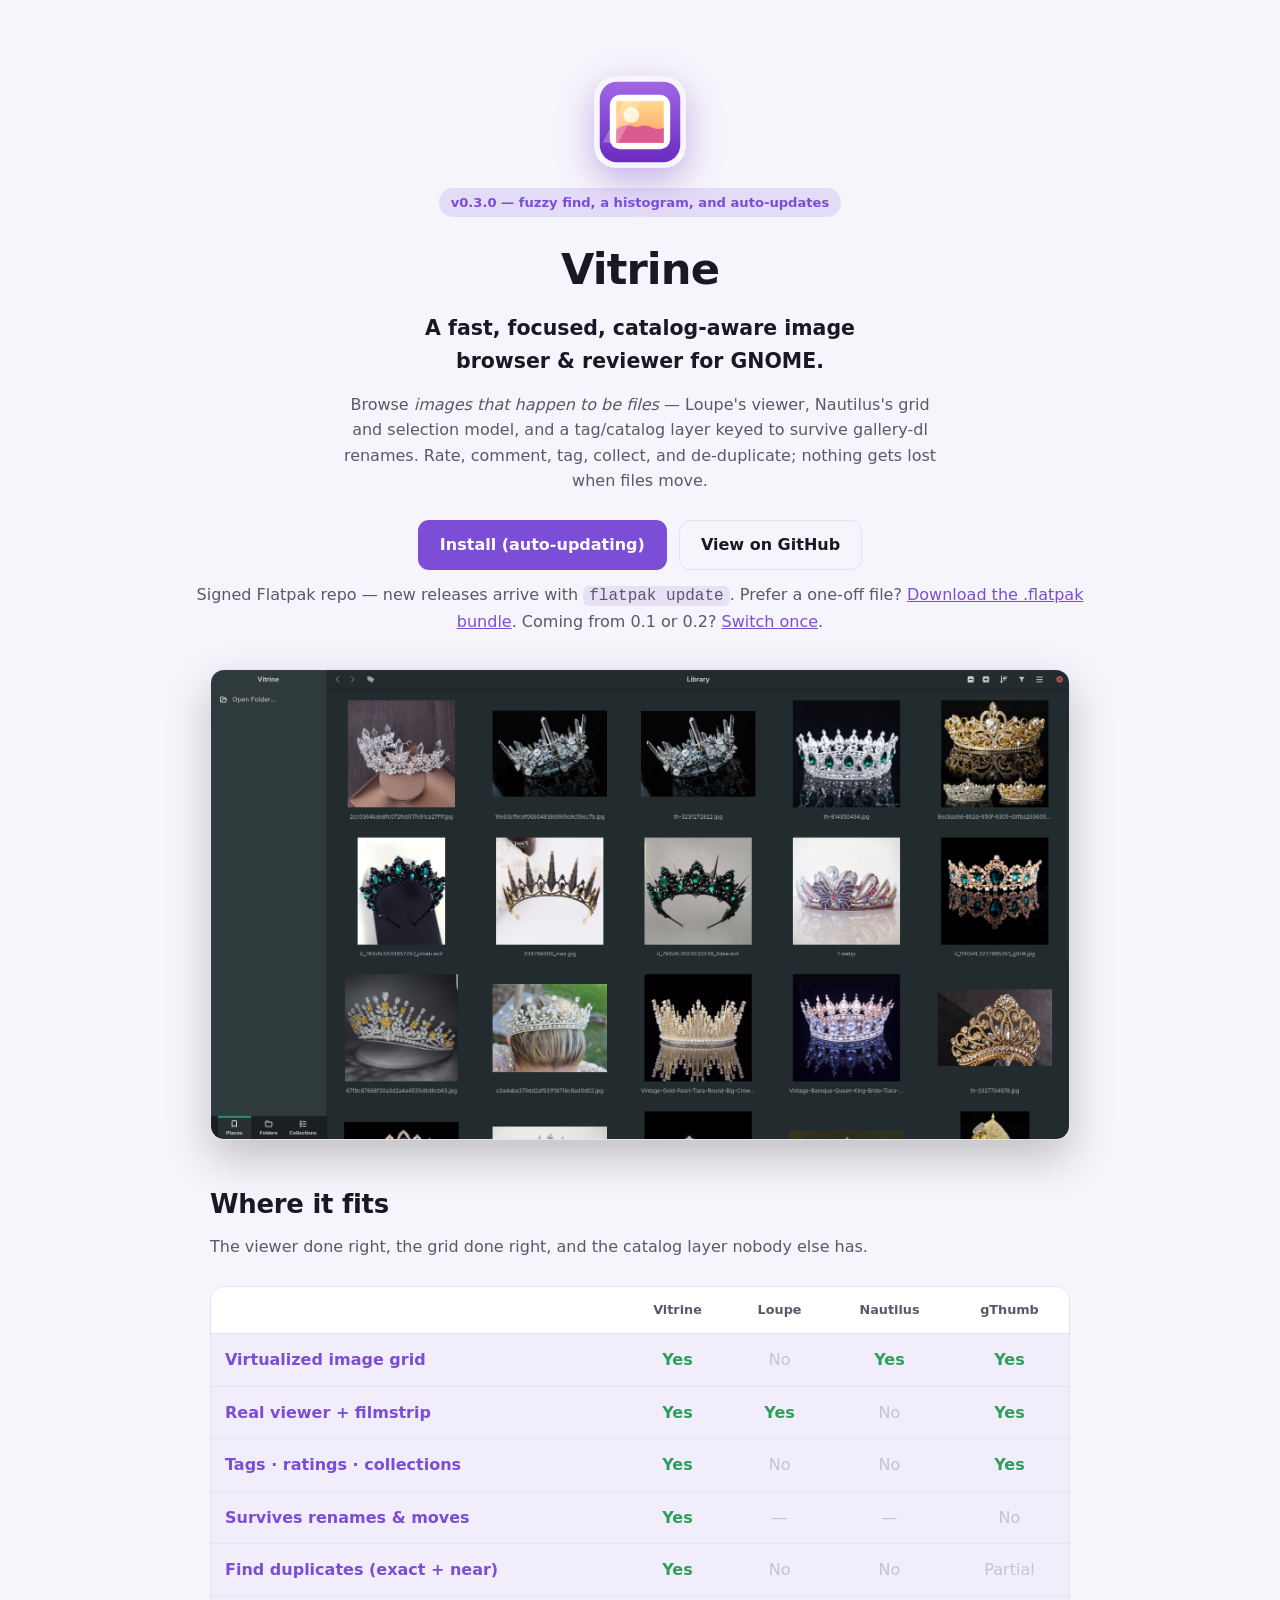
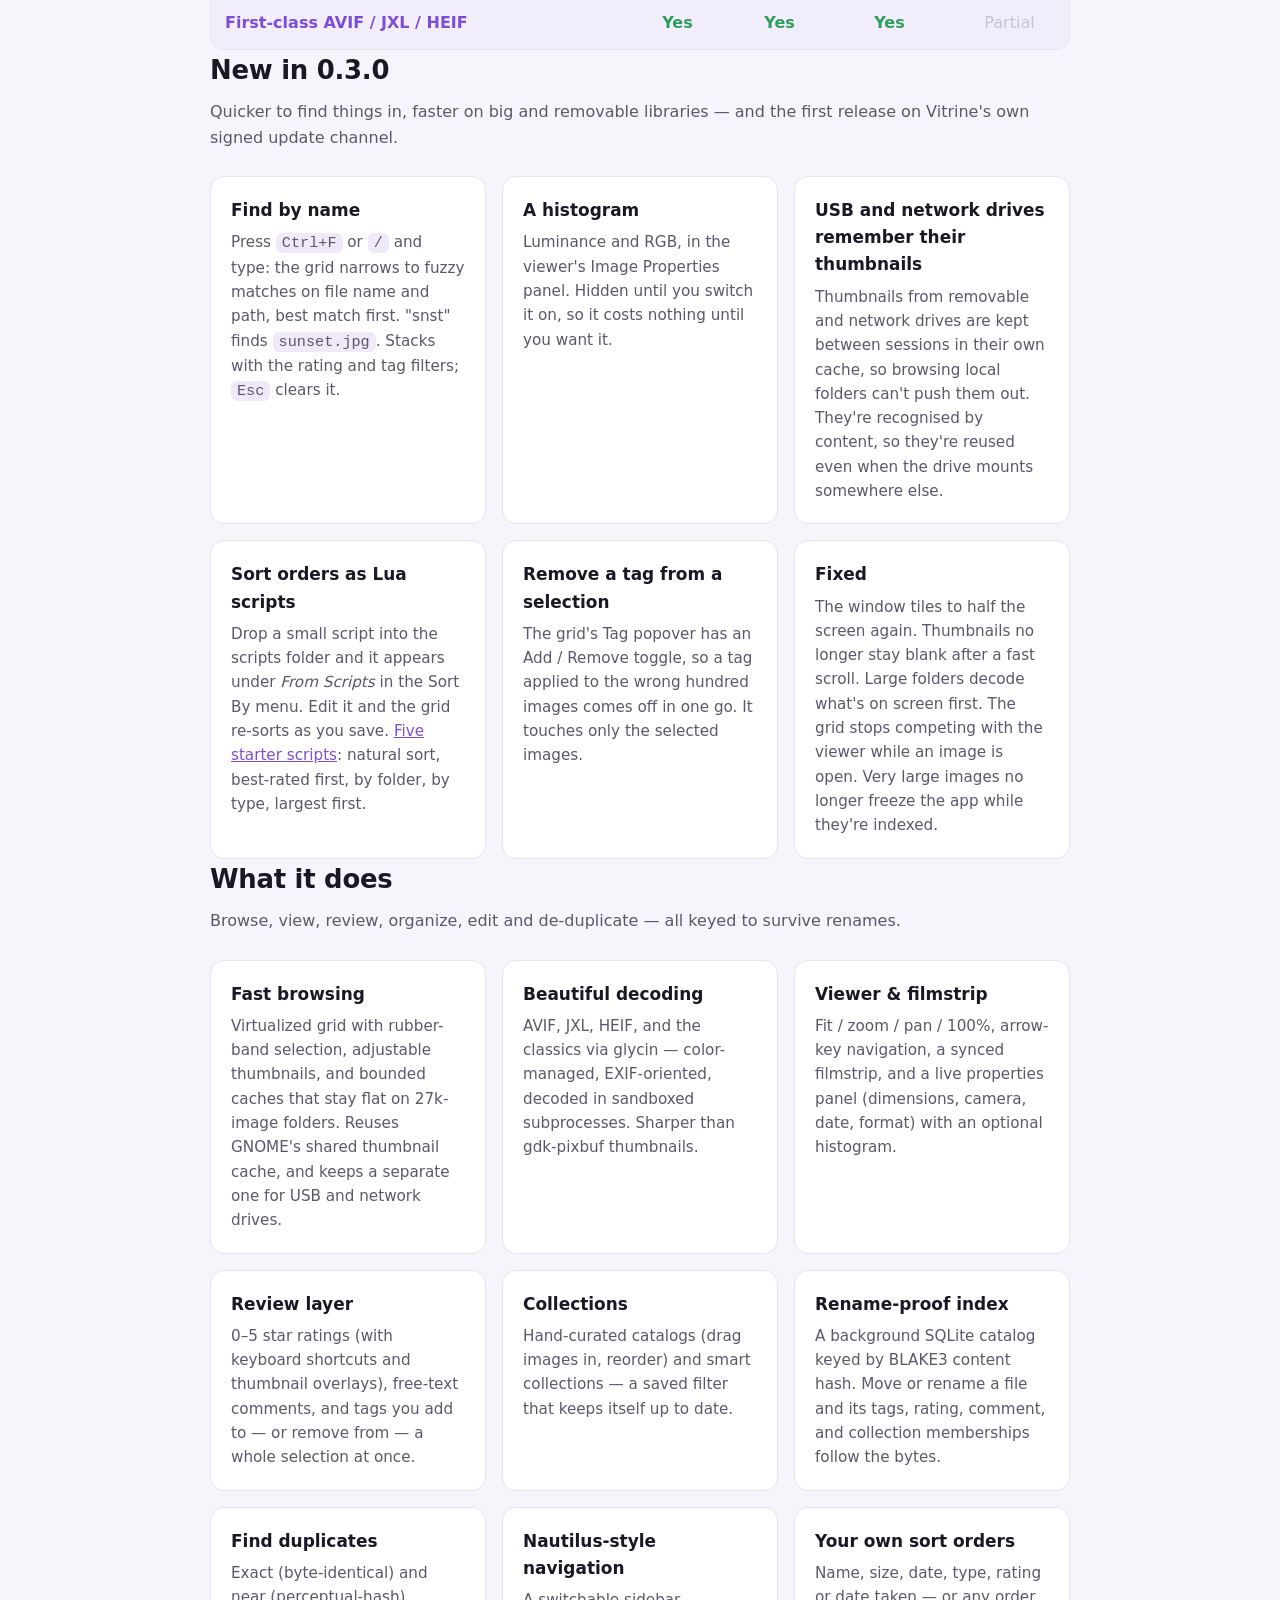
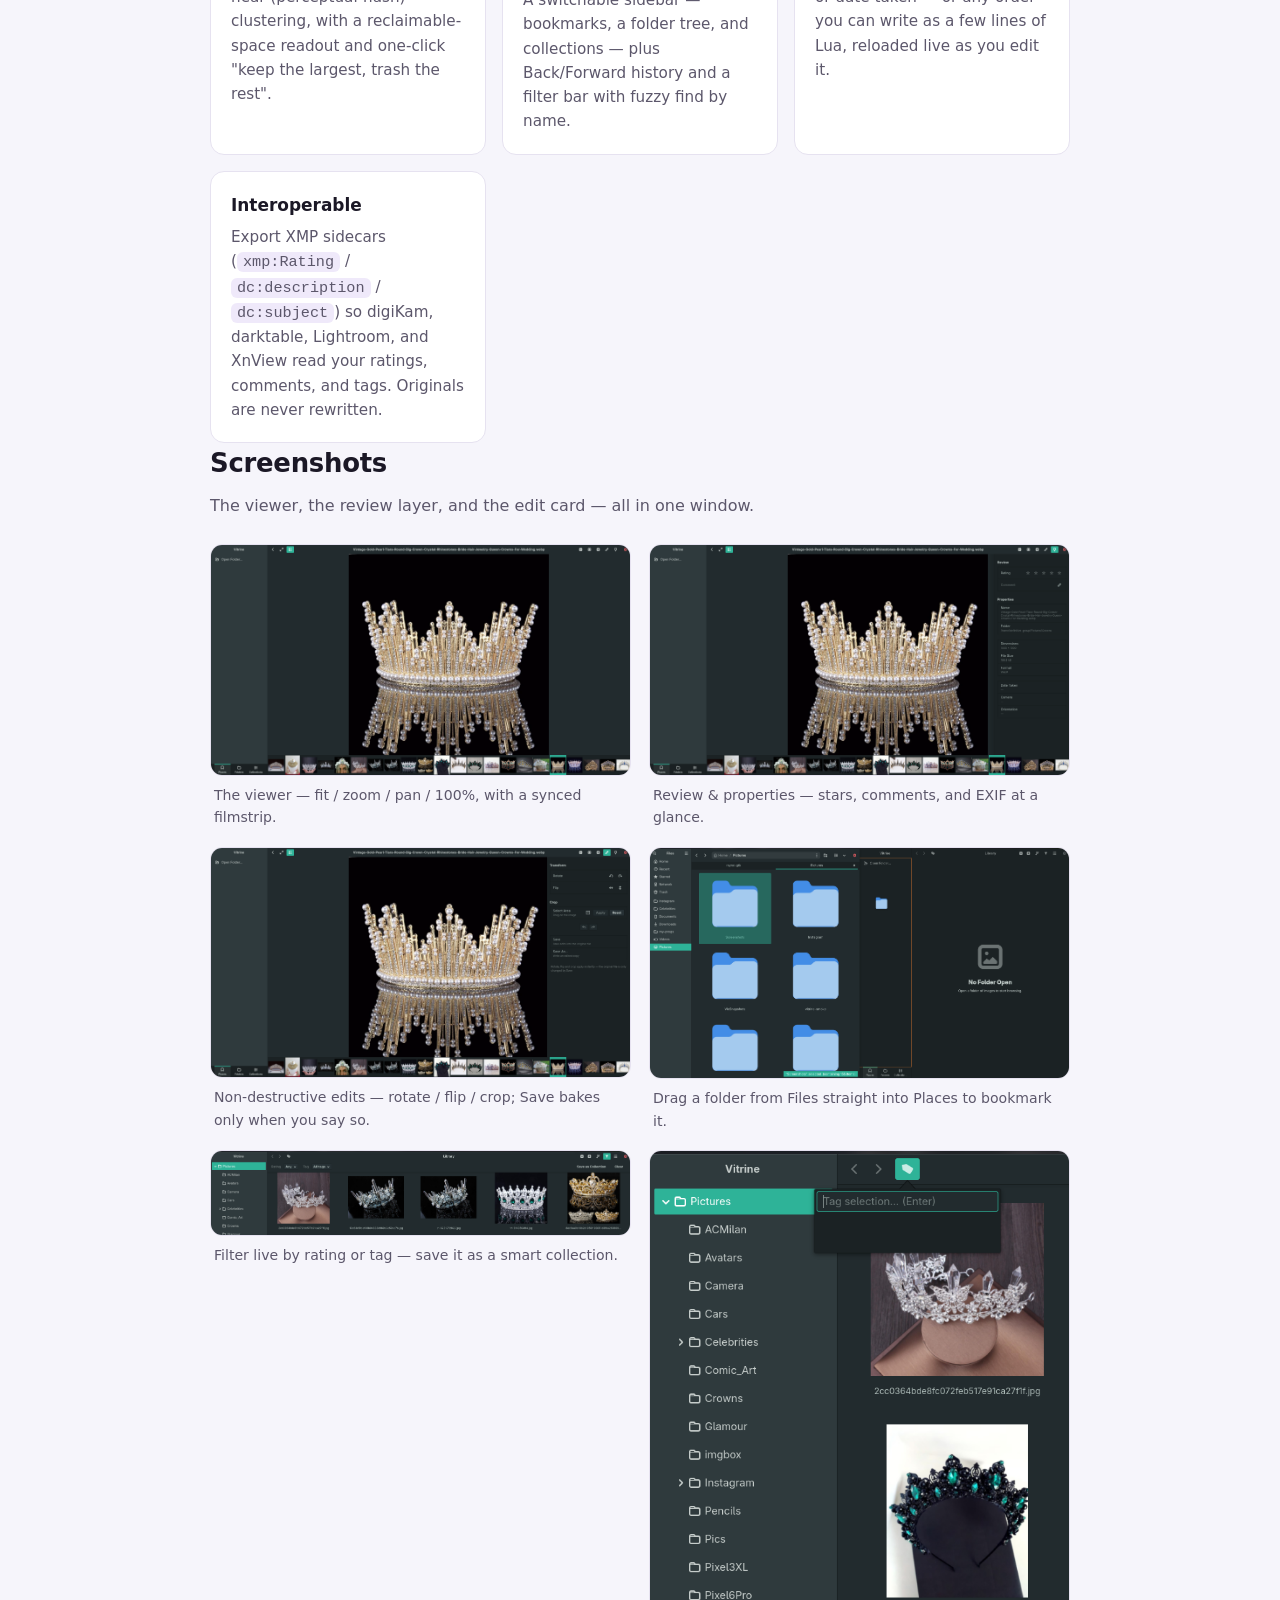
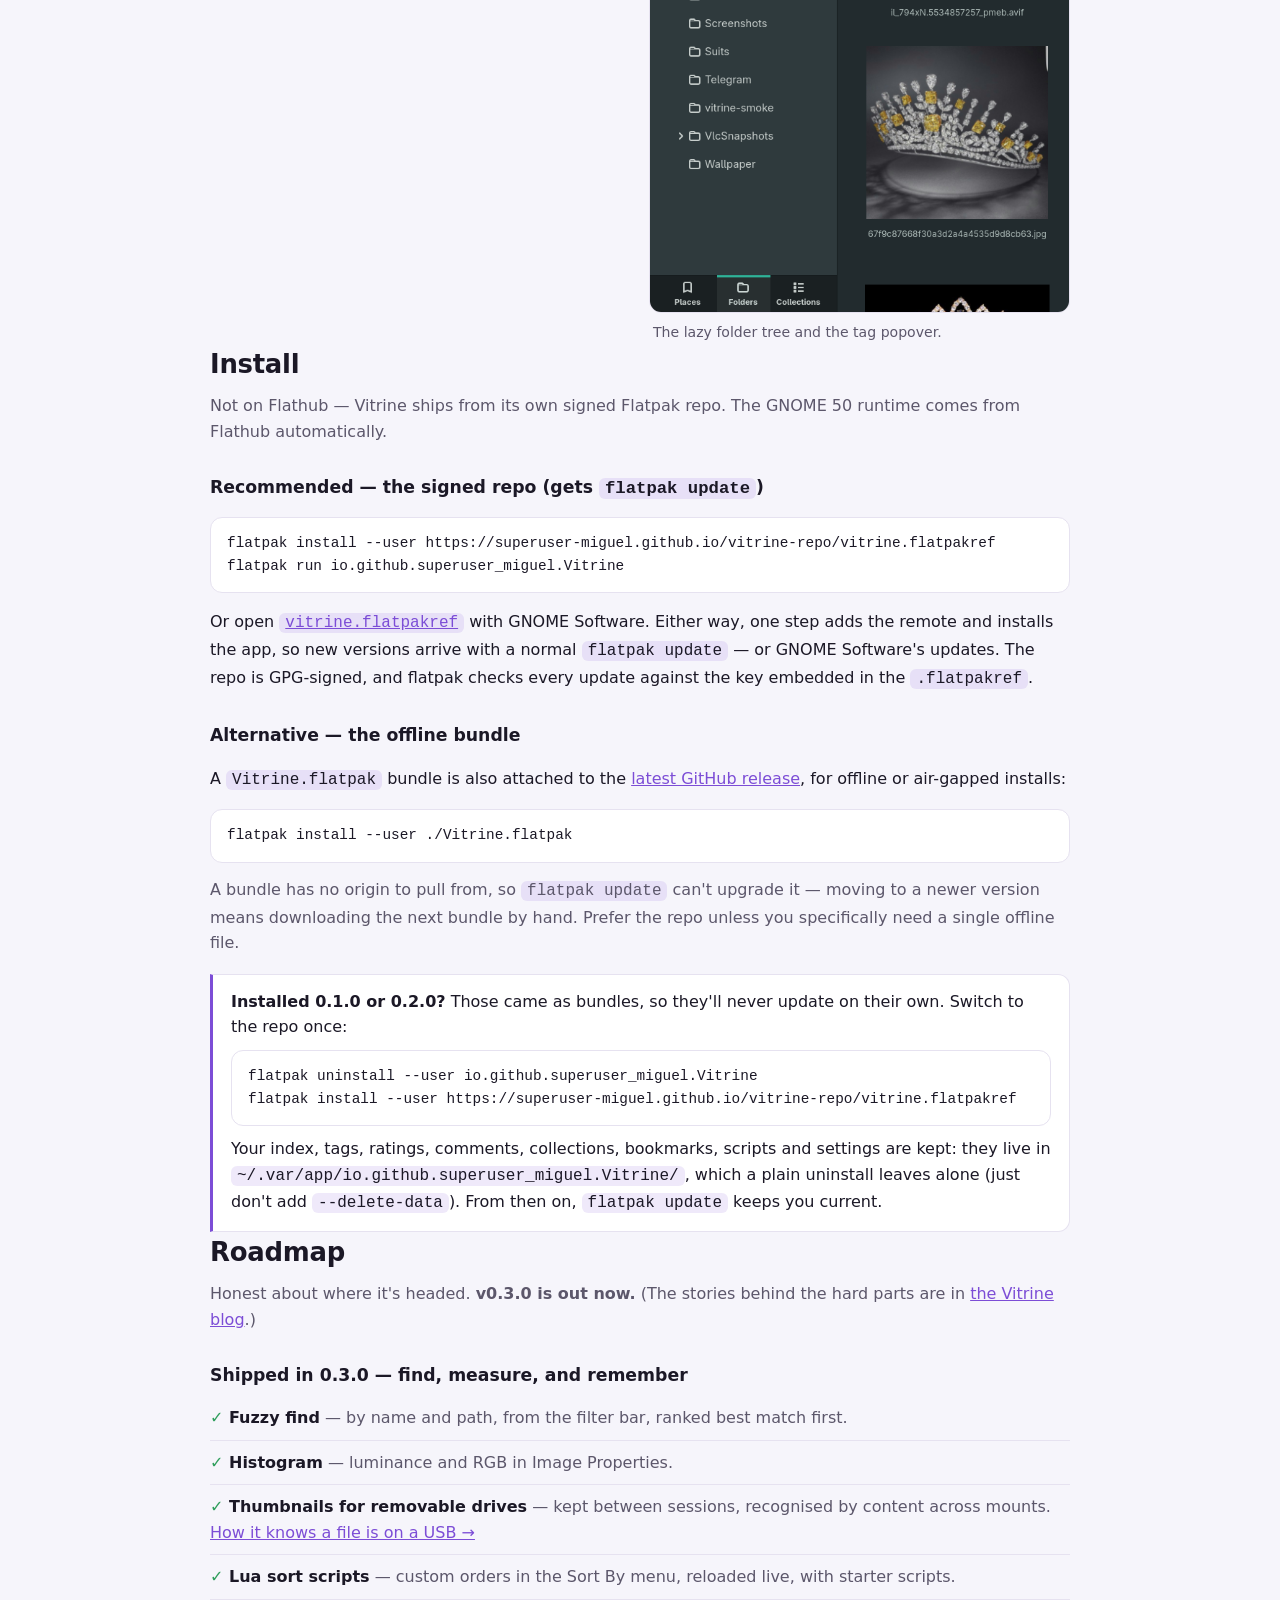
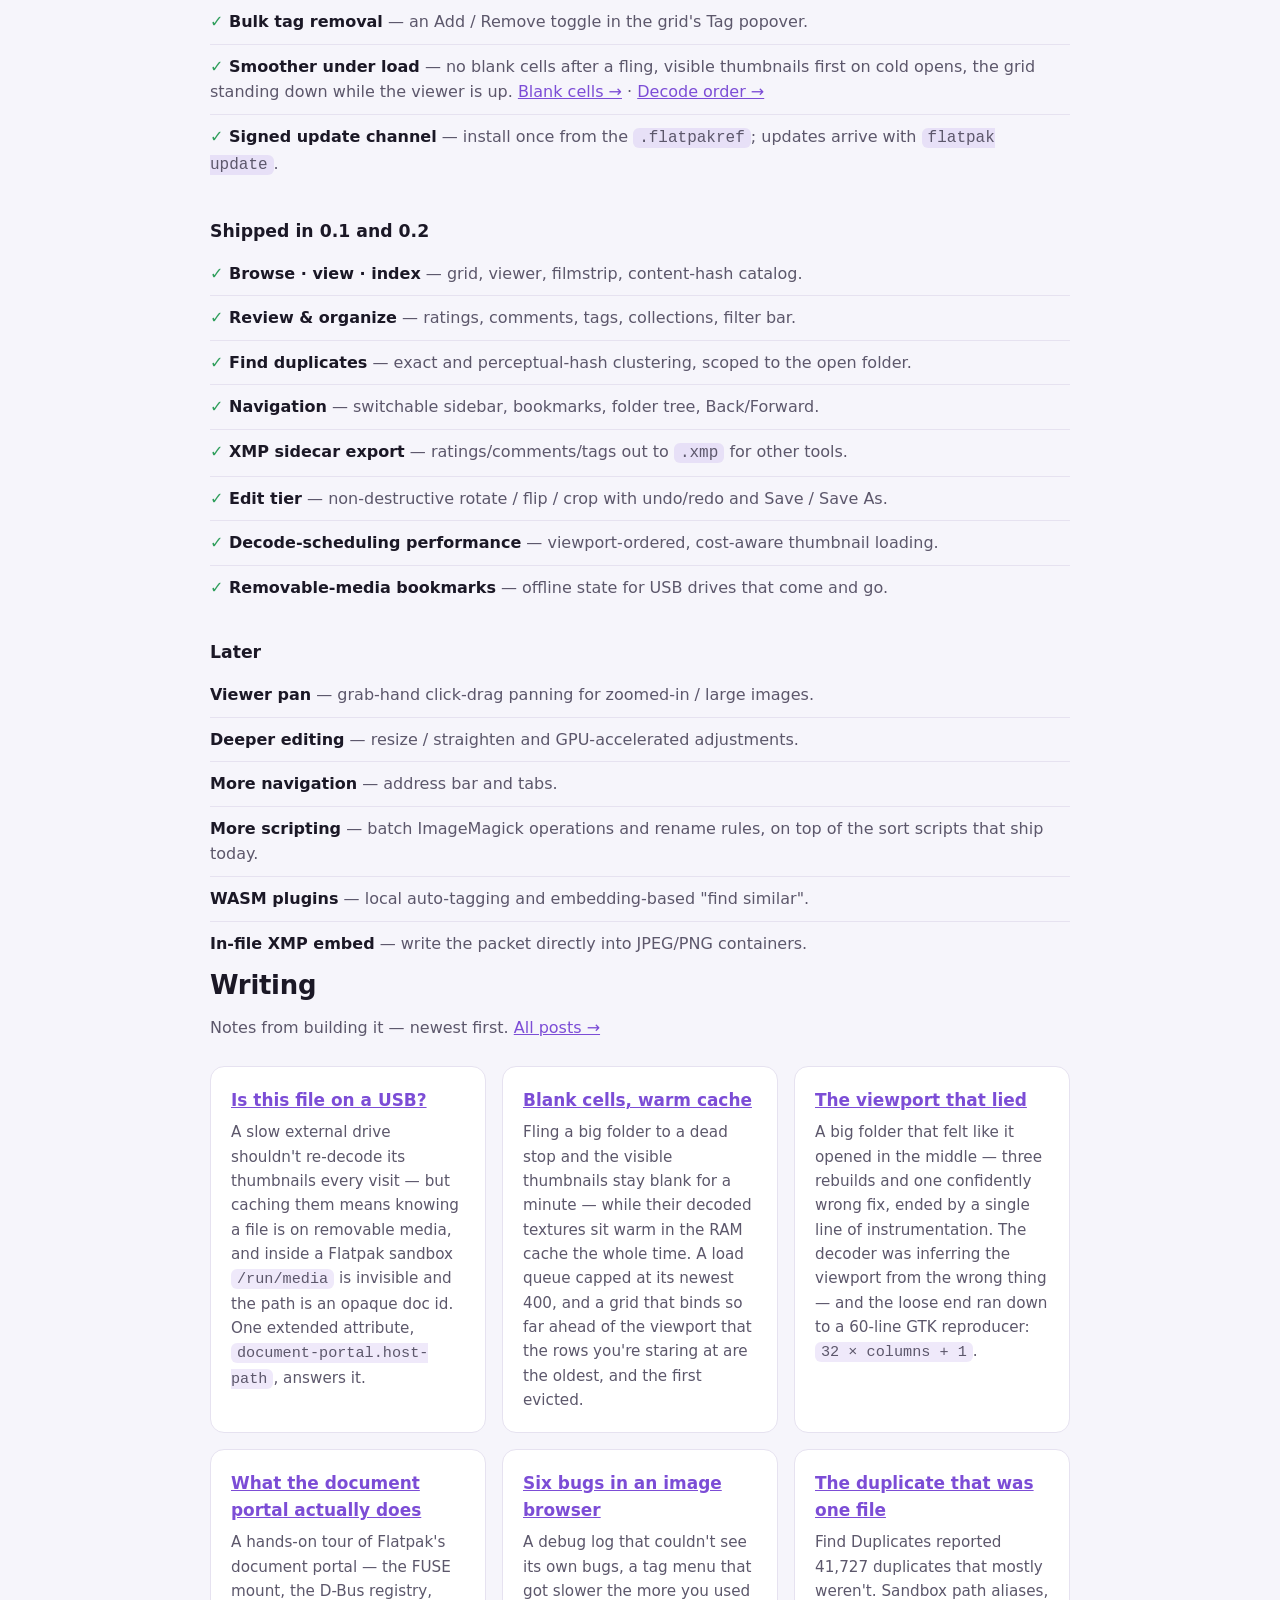
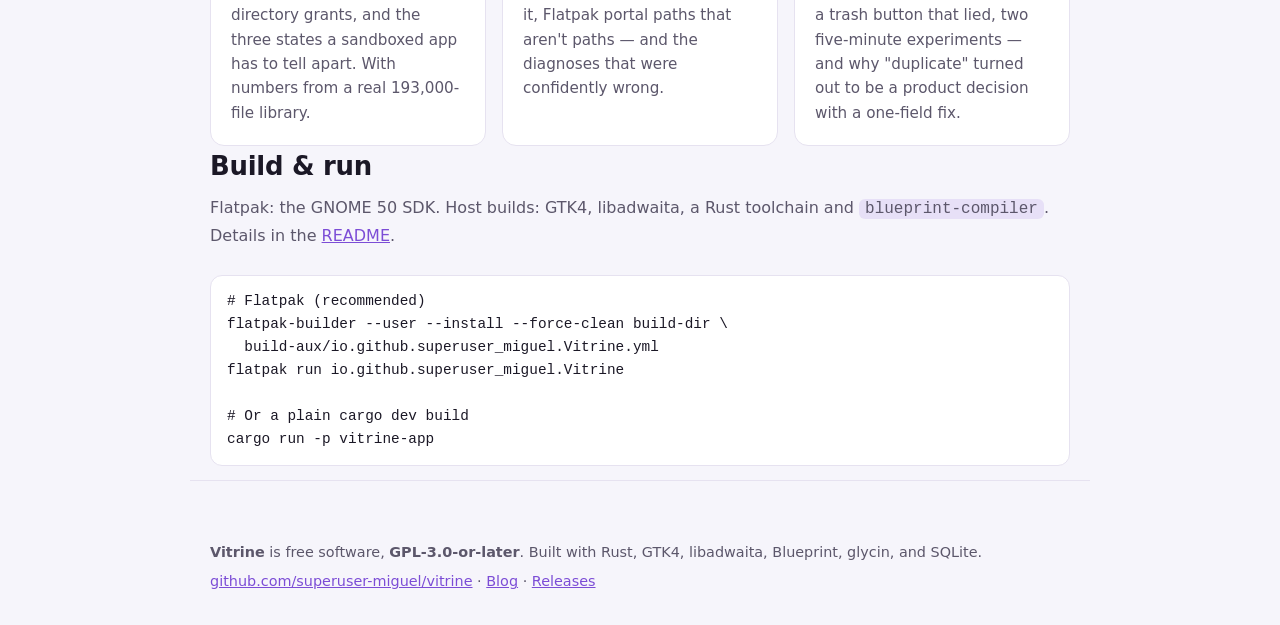
==== commit b1b7d224: "docs: site and README for 0.3.0 — install from the signed repo Install now leads with the .flatpakre" ====
--- a/docs/index.html
+++ b/docs/index.html
@@ -86,6 +86,7 @@
         padding: 14px 16px; overflow-x: auto; font-size: .9rem; }
   code { background: color-mix(in srgb, var(--accent) 12%, transparent); padding: 1px 6px; border-radius: 6px; }
   pre code { background: none; padding: 0; }
+  p code, li code { overflow-wrap: anywhere; }
 
   .shot { display: block; width: 100%; max-width: 860px; margin: 34px auto 0;
           border-radius: 14px; border: 1px solid var(--border);
@@ -200,38 +201,69 @@
   </div>
 </section>
 
+<section class="wrap" id="install">
+  <h2>Install</h2>
+  <p class="sub">Not on Flathub — Vitrine ships from its own signed Flatpak repo. The GNOME 50 runtime comes from Flathub automatically.</p>
+
+  <h3 class="step">Recommended — the signed repo (gets <code>flatpak update</code>)</h3>
+  <pre><code>flatpak install --user https://superuser-miguel.github.io/vitrine-repo/vitrine.flatpakref
+flatpak run io.github.superuser_miguel.Vitrine</code></pre>
+  <p>Or open <a href="https://superuser-miguel.github.io/vitrine-repo/vitrine.flatpakref"><code>vitrine.flatpakref</code></a> with GNOME Software. Either way, one step adds the remote and installs the app, so new versions arrive with a normal <code>flatpak update</code> — or GNOME Software's updates. The repo is GPG-signed, and flatpak checks every update against the key embedded in the <code>.flatpakref</code>.</p>
+
+  <h3 class="step">Alternative — the offline bundle</h3>
+  <p>A <code>Vitrine.flatpak</code> bundle is also attached to the <a href="https://github.com/superuser-miguel/vitrine/releases/latest">latest GitHub release</a>, for offline or air-gapped installs:</p>
+  <pre><code>flatpak install --user ./Vitrine.flatpak</code></pre>
+  <p class="sub" style="margin:0">A bundle has no origin to pull from, so <code>flatpak update</code> can't upgrade it — moving to a newer version means downloading the next bundle by hand. Prefer the repo unless you specifically need a single offline file.</p>
+
+  <div class="callout">
+    <p><strong>Installed 0.1.0 or 0.2.0?</strong> Those came as bundles, so they'll never update on their own. Switch to the repo once:</p>
+    <pre><code>flatpak uninstall --user io.github.superuser_miguel.Vitrine
+flatpak install --user https://superuser-miguel.github.io/vitrine-repo/vitrine.flatpakref</code></pre>
+    <p>Your index, tags, ratings, comments, collections, bookmarks, scripts and settings are kept: they live in <code>~/.var/app/io.github.superuser_miguel.Vitrine/</code>, which a plain uninstall leaves alone (just don't add <code>--delete-data</code>). From then on, <code>flatpak update</code> keeps you current.</p>
+  </div>
+</section>
+
 <section class="wrap">
   <h2>Roadmap</h2>
-  <p class="sub">v1 shipped. Next up:</p>
+  <p class="sub">Honest about where it's headed. <strong>v0.3.0 is out now.</strong> (The stories behind the hard parts are in <a href="blog/">the Vitrine blog</a>.)</p>
+
+  <h3 class="step">Shipped in 0.3.0 — find, measure, and remember</h3>
+  <ul class="road">
+    <li class="done"><b>Fuzzy find</b> — by name and path, from the filter bar, ranked best match first.</li>
+    <li class="done"><b>Histogram</b> — luminance and RGB in Image Properties.</li>
+    <li class="done"><b>Thumbnails for removable drives</b> — kept between sessions, recognised by content across mounts. <a href="is-this-file-on-a-usb.html">How it knows a file is on a USB →</a></li>
+    <li class="done"><b>Lua sort scripts</b> — custom orders in the Sort By menu, reloaded live, with starter scripts.</li>
+    <li class="done"><b>Bulk tag removal</b> — an Add / Remove toggle in the grid's Tag popover.</li>
+    <li class="done"><b>Smoother under load</b> — no blank cells after a fling, visible thumbnails first on cold opens, the grid standing down while the viewer is up. <a href="blank-cells-warm-cache.html">Blank cells →</a> · <a href="the-viewport-that-lied.html">Decode order →</a></li>
+    <li class="done"><b>Signed update channel</b> — install once from the <code>.flatpakref</code>; updates arrive with <code>flatpak update</code>.</li>
+  </ul>
+
+  <h3 class="step">Shipped in 0.1 and 0.2</h3>
   <ul class="road">
     <li class="done"><b>Browse · view · index</b> — grid, viewer, filmstrip, content-hash catalog.</li>
     <li class="done"><b>Review &amp; organize</b> — ratings, comments, tags, collections, filter bar.</li>
-    <li class="done"><b>Find duplicates</b> — exact and perceptual-hash clustering.</li>
+    <li class="done"><b>Find duplicates</b> — exact and perceptual-hash clustering, scoped to the open folder.</li>
     <li class="done"><b>Navigation</b> — switchable sidebar, bookmarks, folder tree, Back/Forward.</li>
     <li class="done"><b>XMP sidecar export</b> — ratings/comments/tags out to <code>.xmp</code> for other tools.</li>
     <li class="done"><b>Edit tier</b> — non-destructive rotate / flip / crop with undo/redo and Save / Save As.</li>
     <li class="done"><b>Decode-scheduling performance</b> — viewport-ordered, cost-aware thumbnail loading.</li>
     <li class="done"><b>Removable-media bookmarks</b> — offline state for USB drives that come and go.</li>
+  </ul>
+
+  <h3 class="step">Later</h3>
+  <ul class="road">
     <li><b>Viewer pan</b> — grab-hand click-drag panning for zoomed-in / large images.</li>
     <li><b>Deeper editing</b> — resize / straighten and GPU-accelerated adjustments.</li>
     <li><b>More navigation</b> — address bar and tabs.</li>
-    <li><b>Lua scripting</b> — custom sort orders, batch ImageMagick, rename rules.</li>
+    <li><b>More scripting</b> — batch ImageMagick operations and rename rules, on top of the sort scripts that ship today.</li>
     <li><b>WASM plugins</b> — local auto-tagging and embedding-based "find similar".</li>
     <li><b>In-file XMP embed</b> — write the packet directly into JPEG/PNG containers.</li>
   </ul>
 </section>
 
-<section class="wrap">
-  <h2>Install</h2>
-  <p class="sub">A Flatpak bundle on GitHub Releases — not Flathub. The GNOME runtime comes from Flathub automatically.</p>
-  <pre><code># Download Vitrine.flatpak from the latest release, then:
-flatpak install --user ./Vitrine.flatpak
-flatpak run io.github.superuser_miguel.Vitrine</code></pre>
-</section>
-
-<section class="wrap">
+<section class="wrap" id="writing">
   <h2>Writing</h2>
-  <p class="sub">Notes from building it.</p>
+  <p class="sub">Notes from building it — newest first. <a href="blog/">All posts →</a></p>
   <div class="grid">
     <div class="card">
       <h3><a href="is-this-file-on-a-usb.html">Is this file on a USB?</a></h3>
@@ -277,7 +309,7 @@
 
 <section class="wrap">
   <h2>Build &amp; run</h2>
-  <p class="sub">GNOME 48+ · a Rust toolchain · <code>blueprint-compiler</code>.</p>
+  <p class="sub">Flatpak: the GNOME 50 SDK. Host builds: GTK4, libadwaita, a Rust toolchain and <code>blueprint-compiler</code>. Details in the <a href="https://github.com/superuser-miguel/vitrine#build--run">README</a>.</p>
   <pre><code># Flatpak (recommended)
 flatpak-builder --user --install --force-clean build-dir \
   build-aux/io.github.superuser_miguel.Vitrine.yml
@@ -289,8 +321,8 @@
 
 <footer class="wrap">
   <section>
-    <p><strong>Vitrine</strong> — GPL-3.0. Built with Rust, GTK4, libadwaita, Blueprint, glycin, and SQLite.</p>
-    <p><a href="https://github.com/superuser-miguel/vitrine">github.com/superuser-miguel/vitrine</a></p>
+    <p><strong>Vitrine</strong> is free software, <strong>GPL-3.0-or-later</strong>. Built with Rust, GTK4, libadwaita, Blueprint, glycin, and SQLite.</p>
+    <p><a href="https://github.com/superuser-miguel/vitrine">github.com/superuser-miguel/vitrine</a> · <a href="blog/">Blog</a> · <a href="https://github.com/superuser-miguel/vitrine/releases">Releases</a></p>
   </section>
 </footer>
 
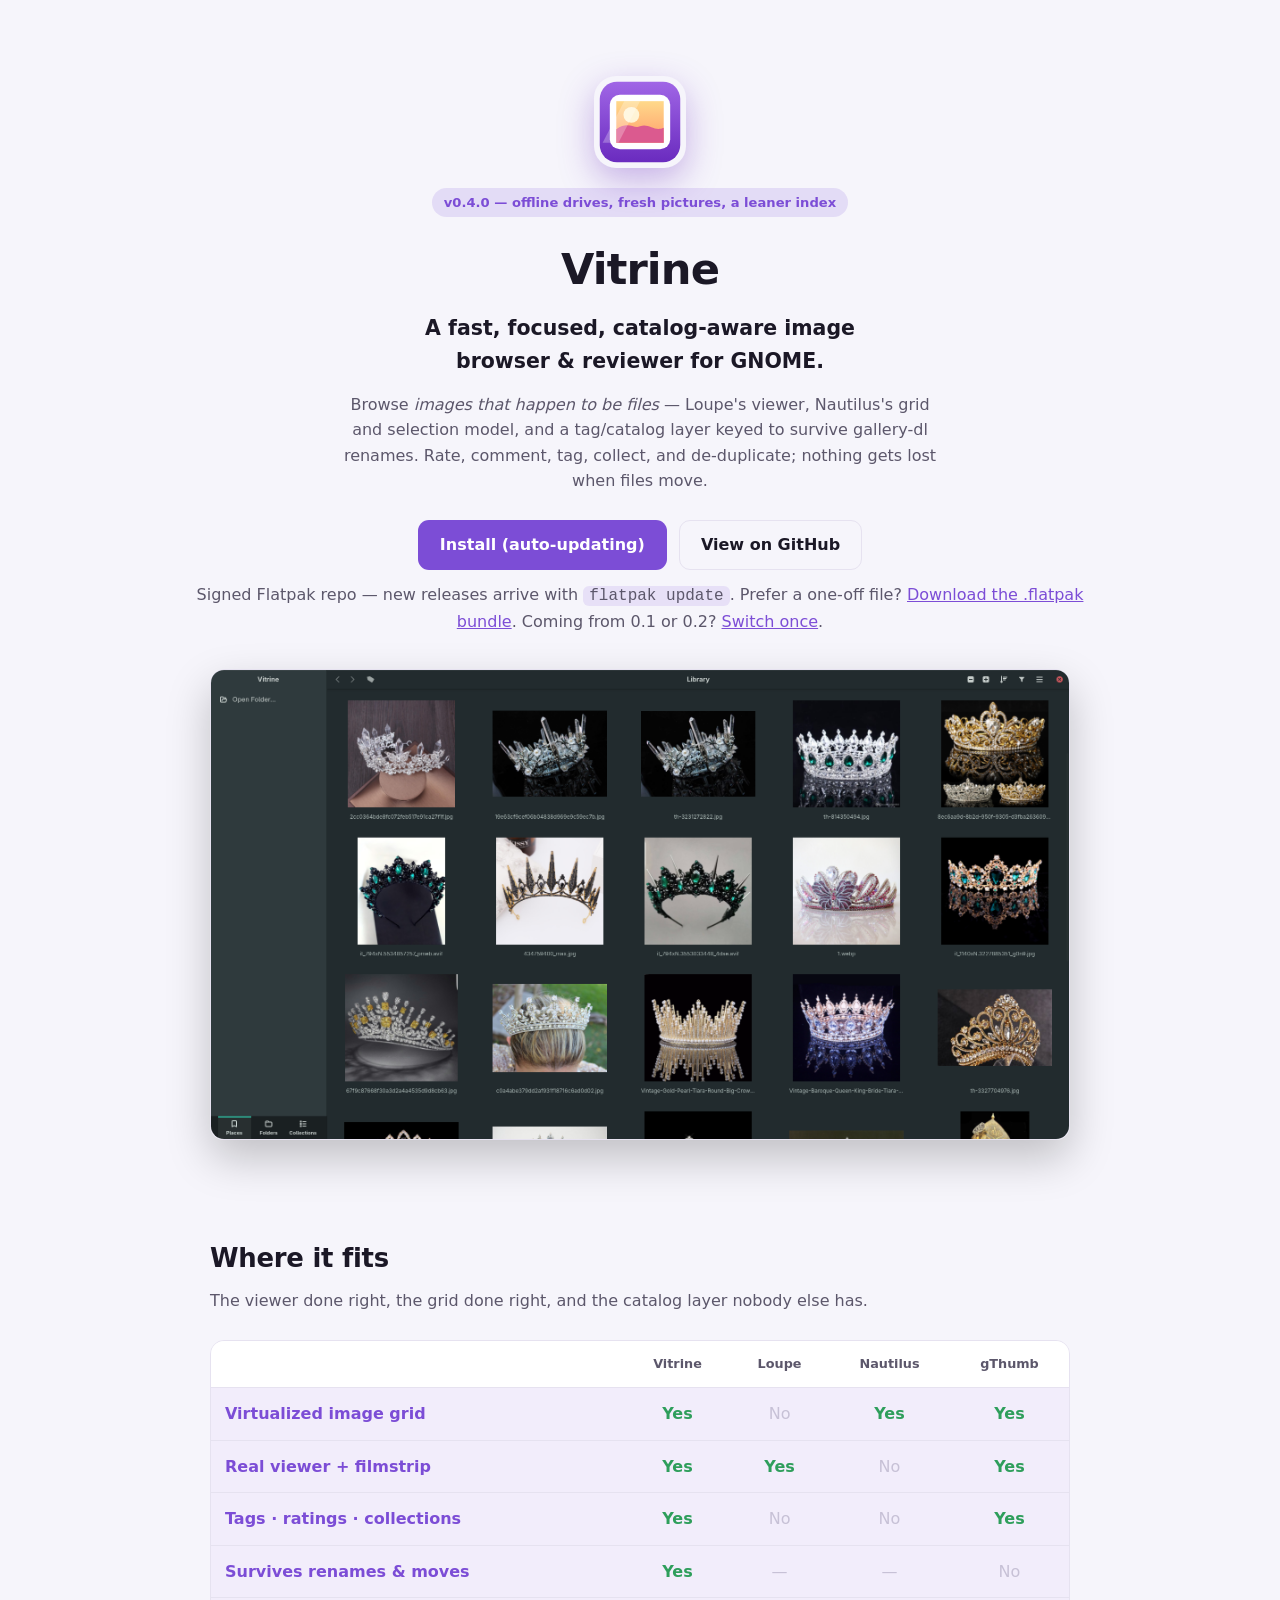
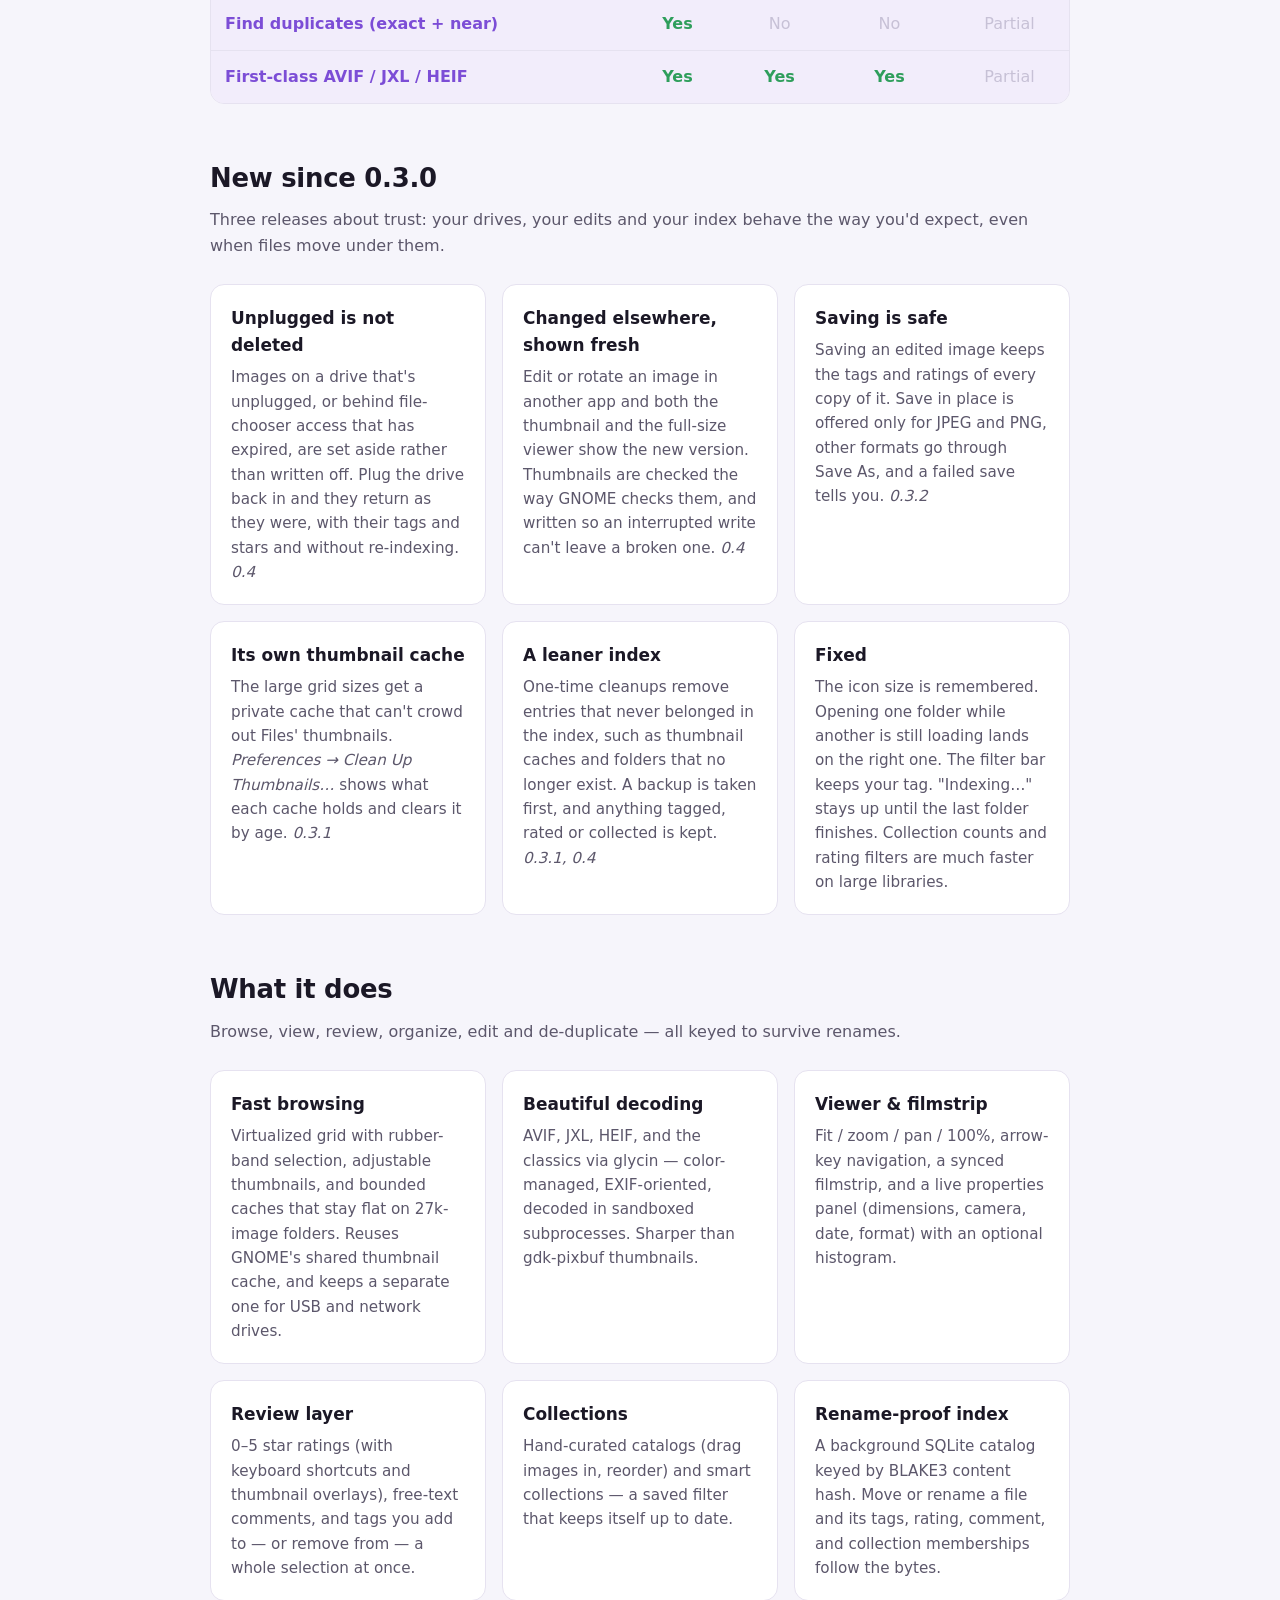
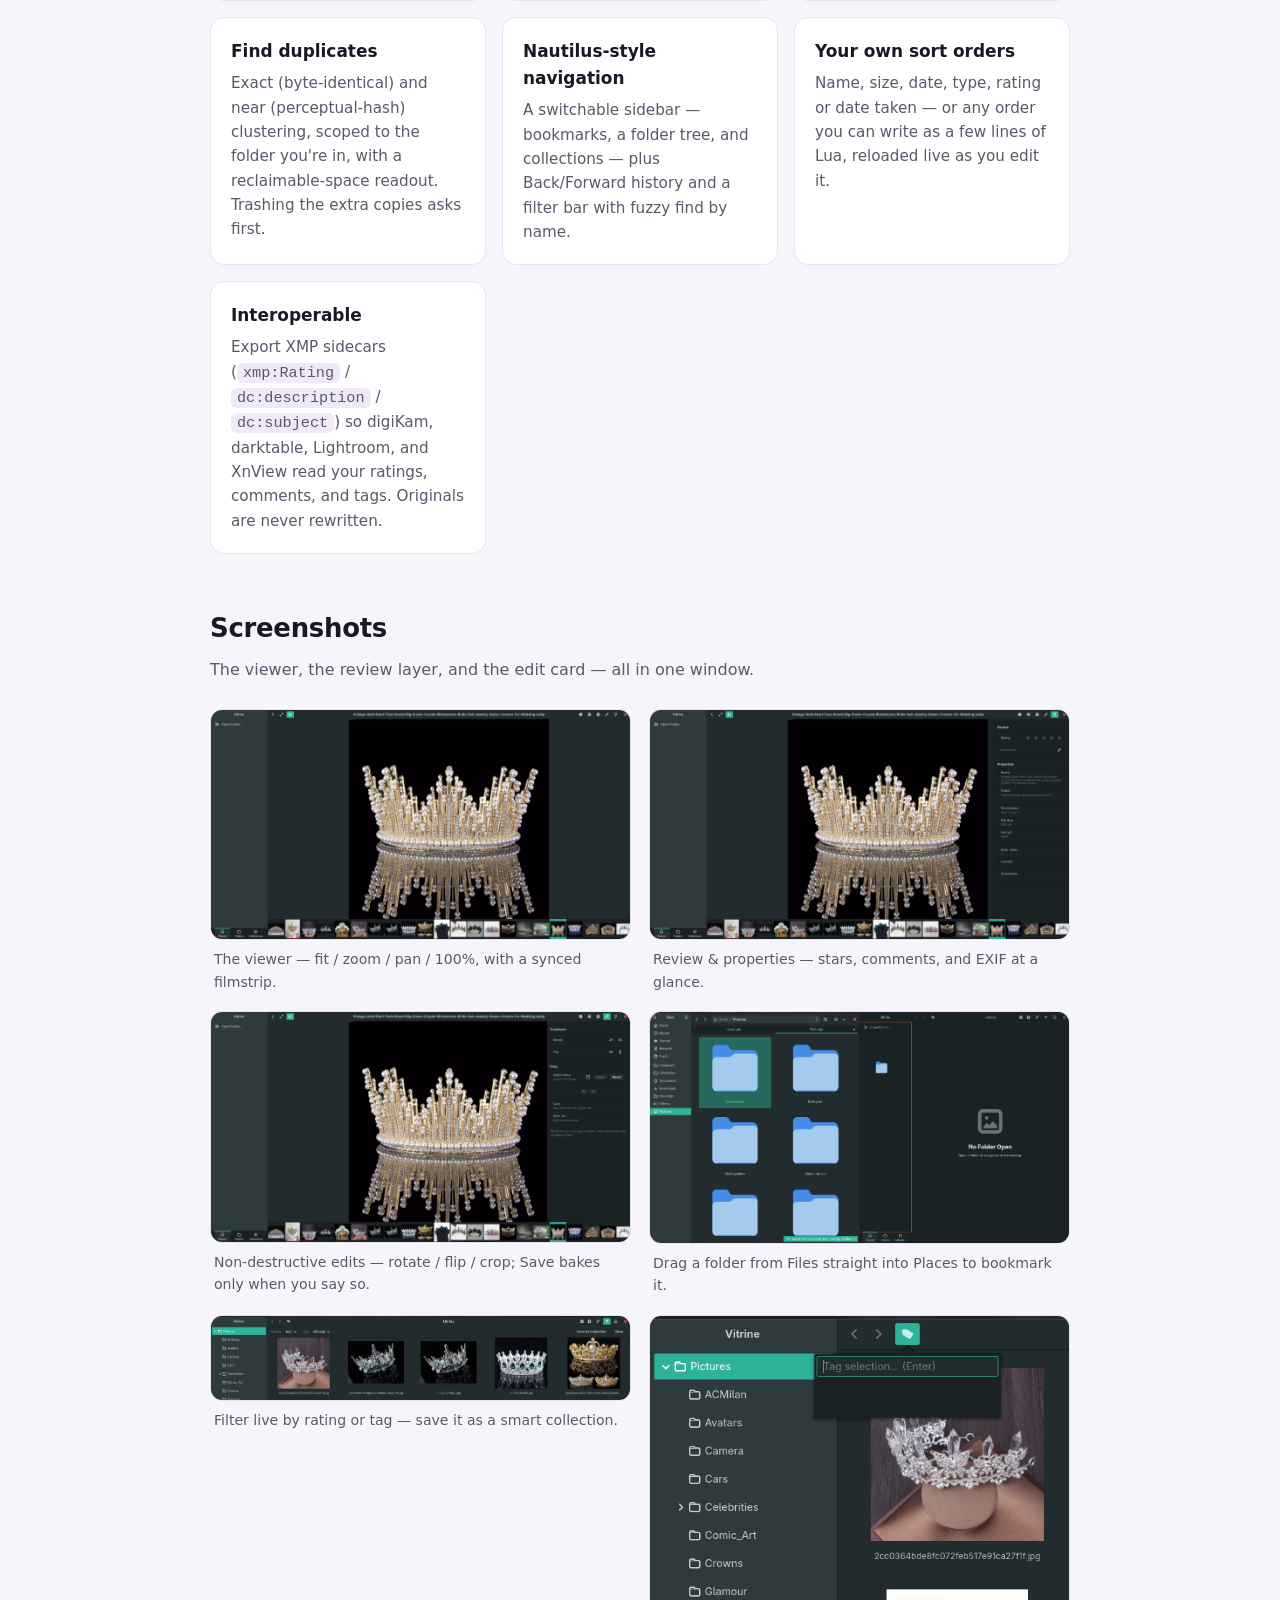
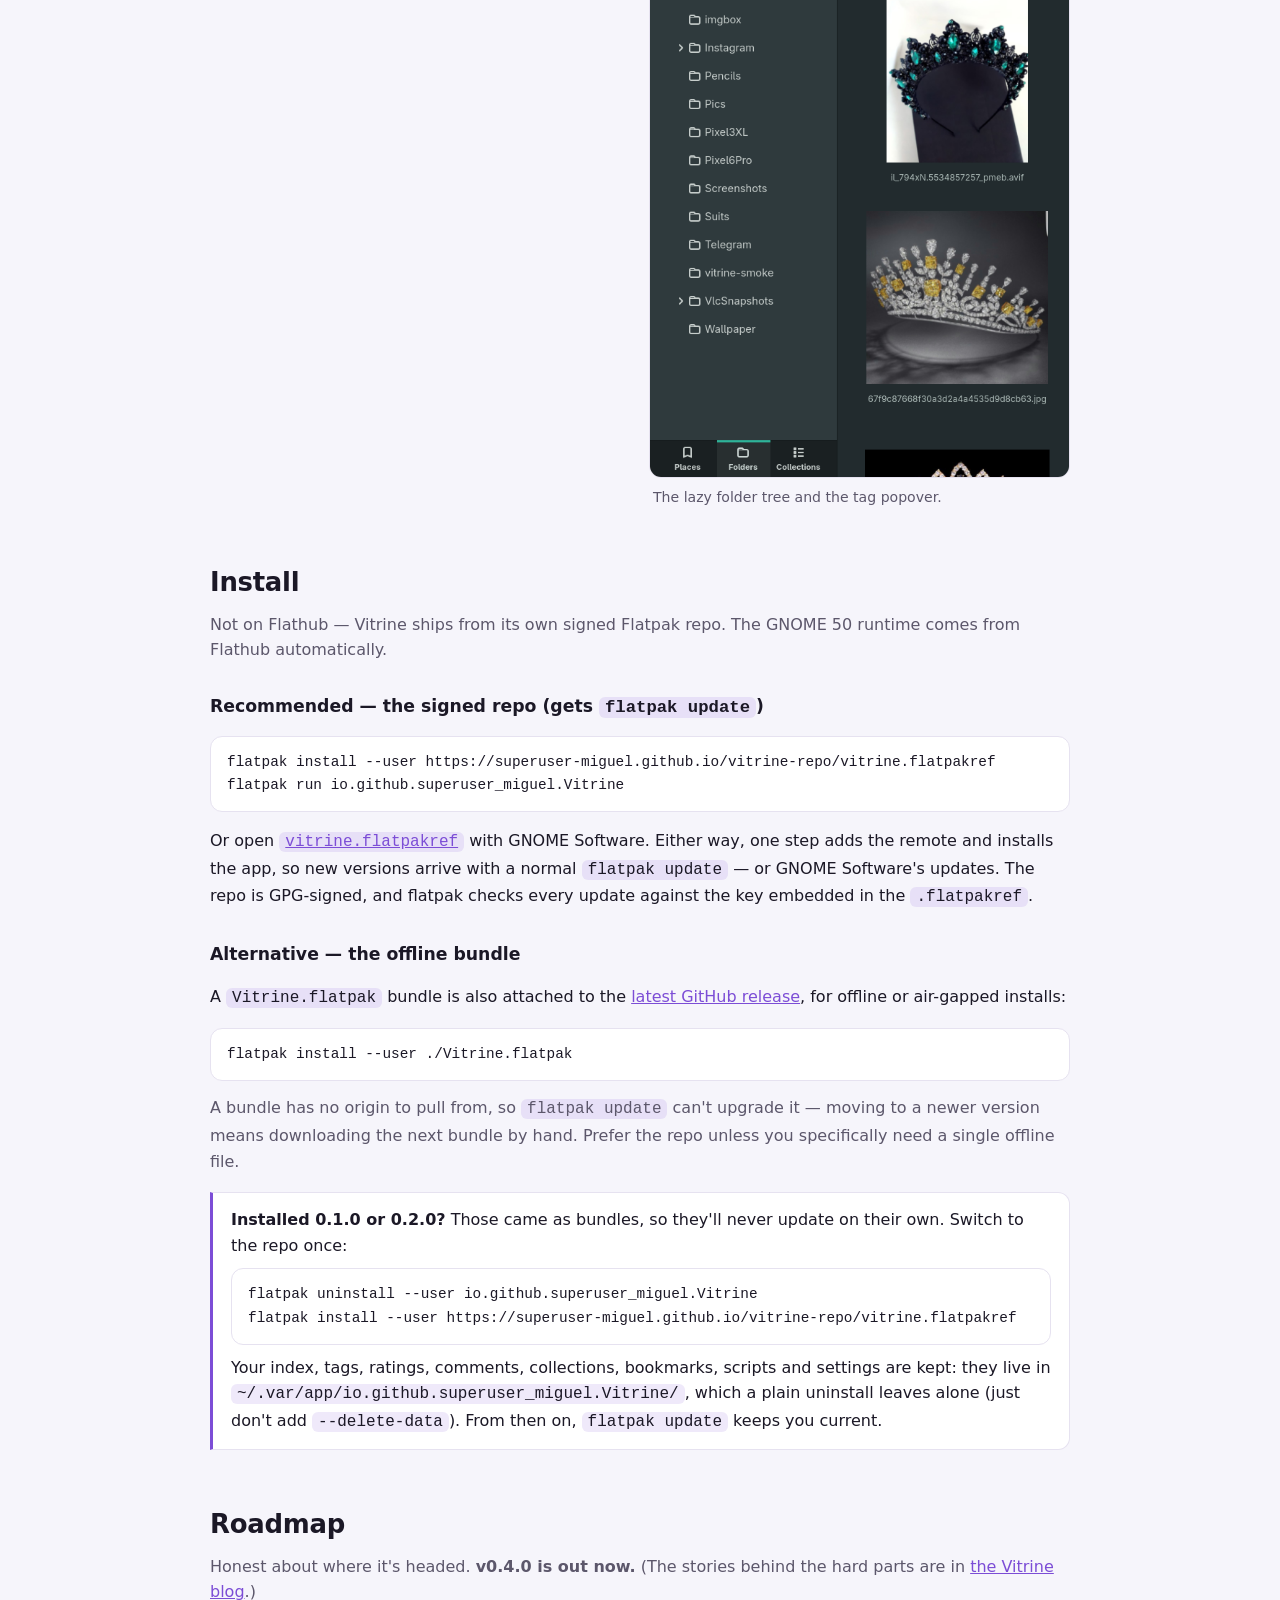
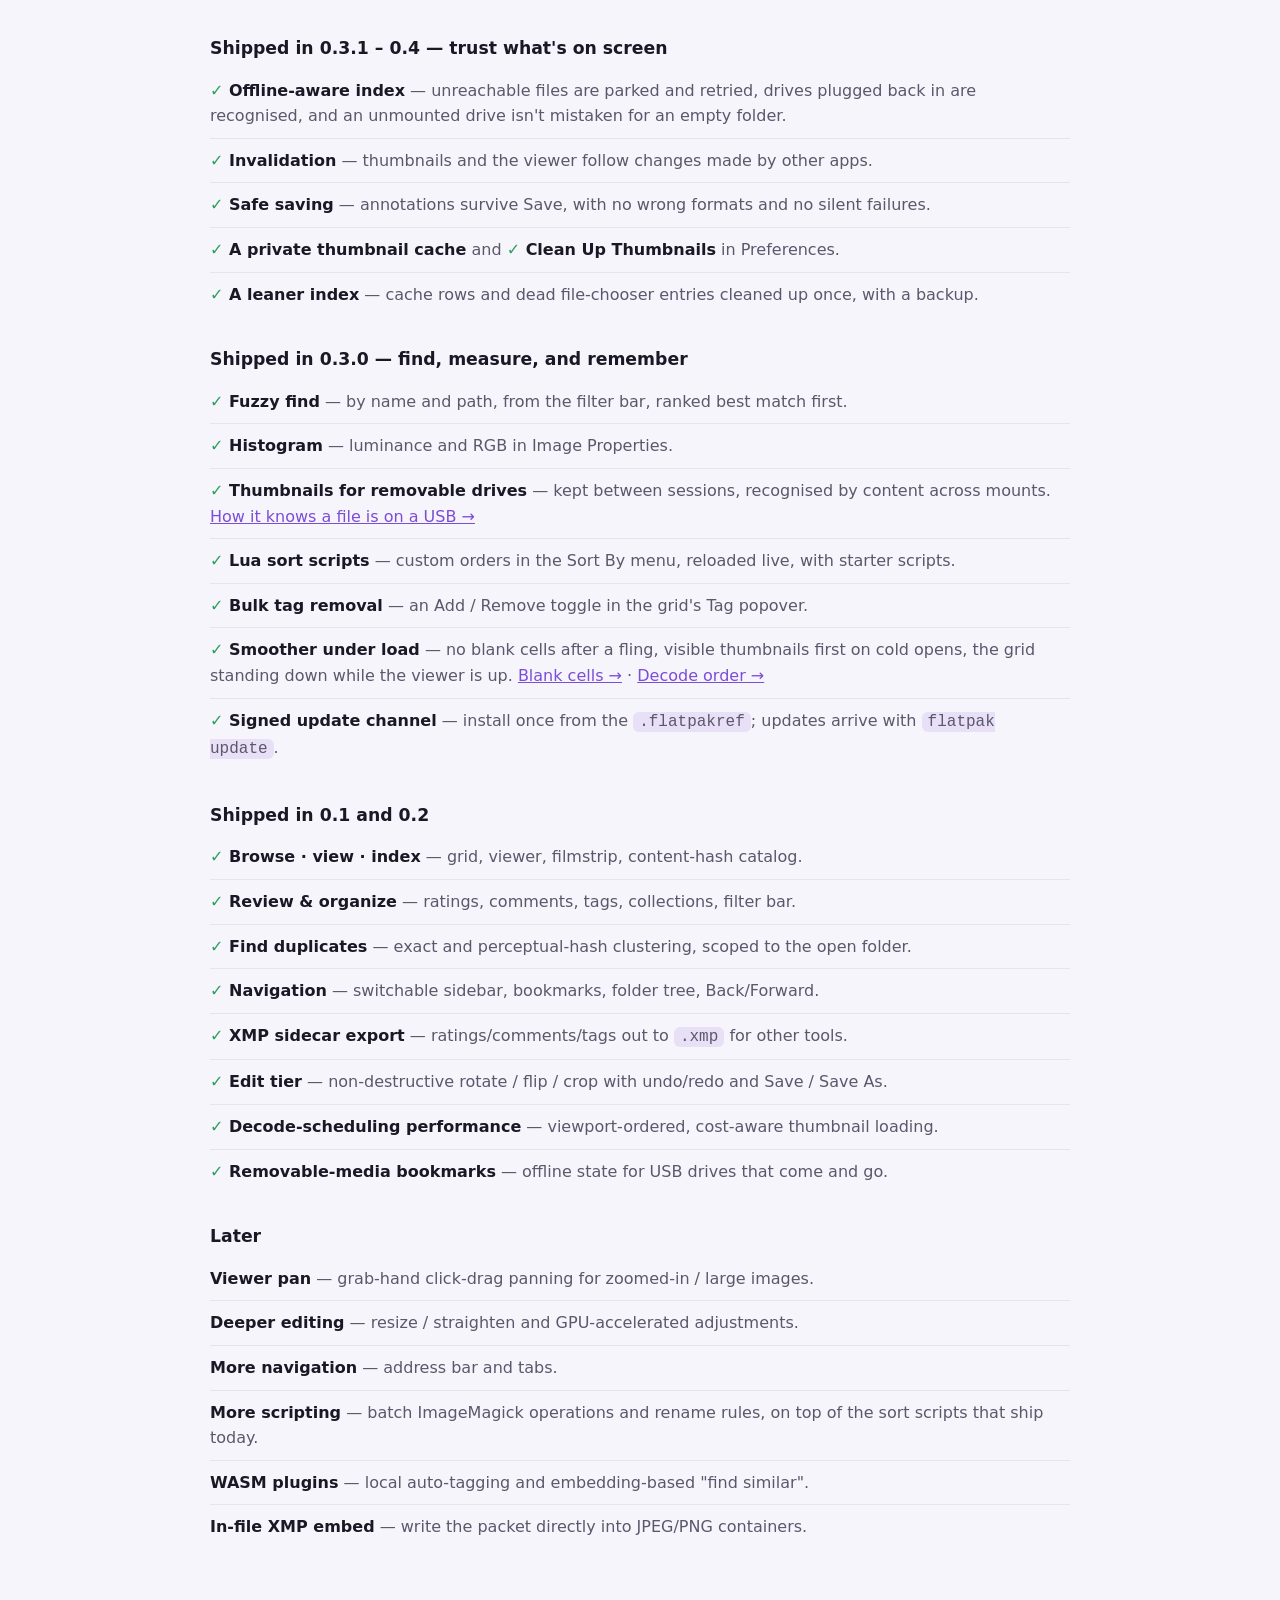
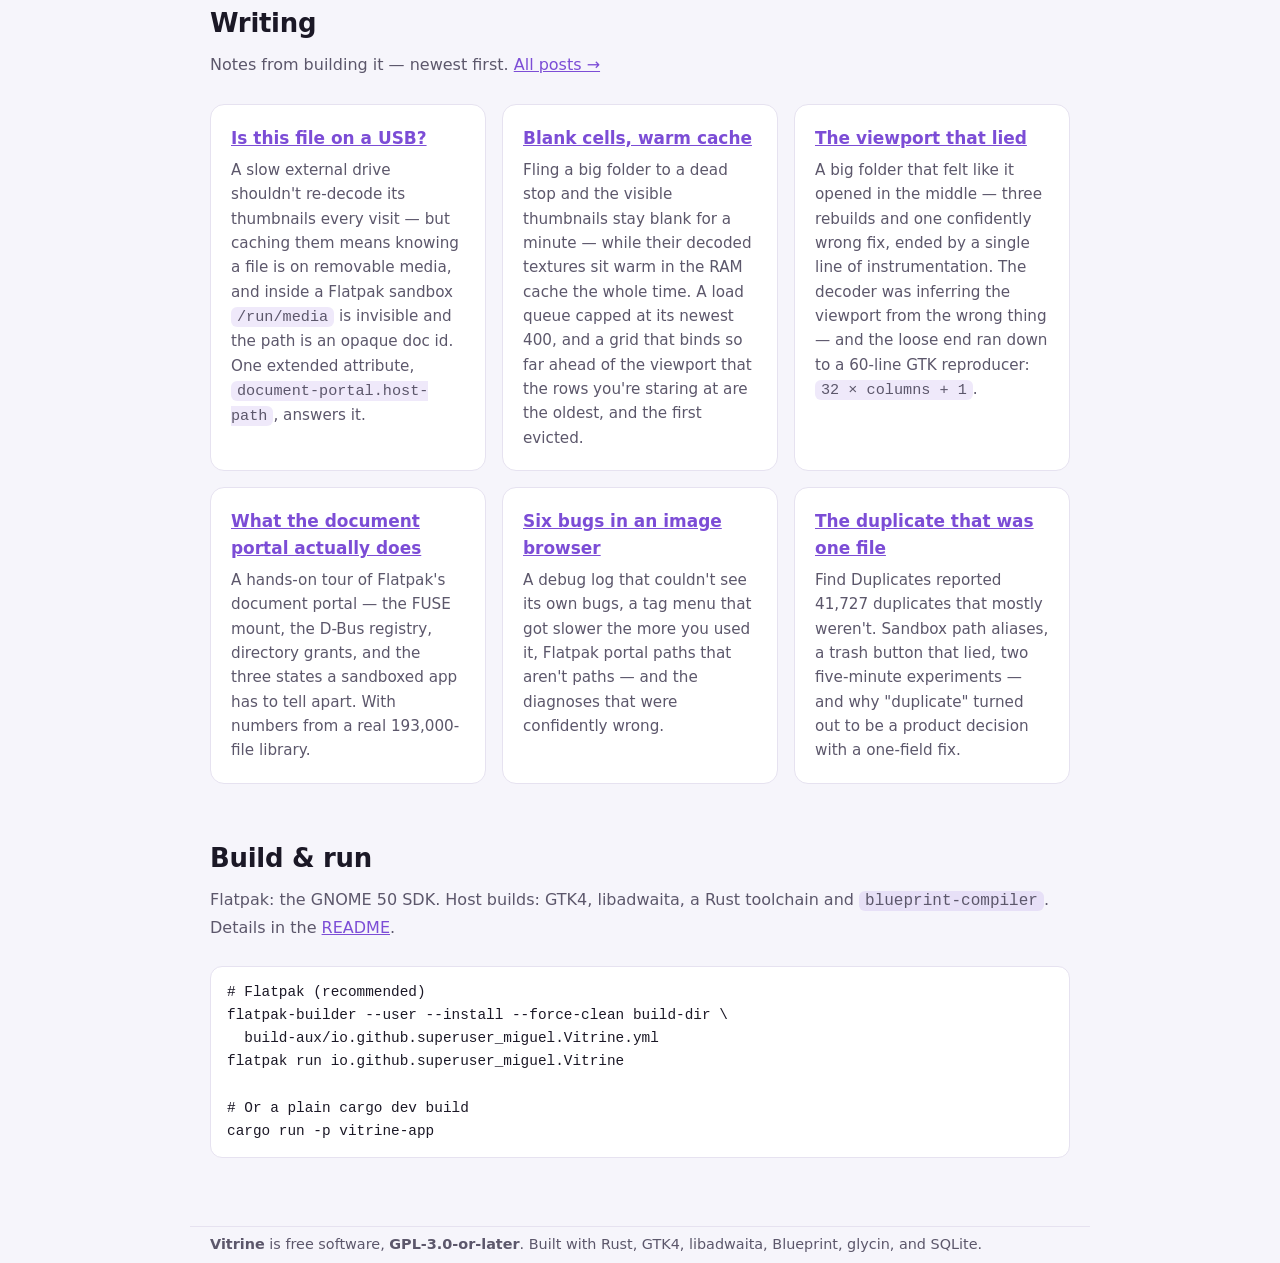
==== commit c321c6e0: "site: 0.4.0 — what's new since 0.3.0, phone-width table, section spacing The badge, "New in" and roa" ====
--- a/docs/index.html
+++ b/docs/index.html
@@ -42,7 +42,10 @@
   }
   a { color: var(--accent); }
   .wrap { max-width: 900px; margin: 0 auto; padding: 0 20px; }
-  section { padding: 54px 0; }
+  /* `section.wrap`, not `section`: `.wrap`'s padding shorthand came later and
+     zeroed the vertical padding, so headings sat on the cards above them. */
+  section.wrap { padding-top: 54px; padding-bottom: 0; }
+  section.wrap:last-of-type { padding-bottom: 54px; }
 
   .hero { text-align: center; padding: 76px 0 44px; }
   .icon { width: 92px; height: 92px; display: block; margin: 0 auto 20px;
@@ -70,6 +73,12 @@
   tr.me { background: color-mix(in srgb, var(--accent) 10%, transparent); }
   tr.me td:first-child { color: var(--accent); }
   .y { color: var(--ok); font-weight: 700; } .n { color: var(--no); }
+  /* Phone width: fit all five columns instead of scrolling sideways. */
+  @media (max-width: 640px) {
+    table { min-width: 0; font-size: .82rem; }
+    th, td { padding: 9px 5px; }
+    th:first-child, td:first-child { padding-left: 10px; }
+  }
 
   .grid { display: grid; grid-template-columns: repeat(auto-fit, minmax(250px, 1fr)); gap: 16px; }
   .card { background: var(--surface); border: 1px solid var(--border); border-radius: 14px; padding: 20px; }
@@ -126,7 +135,7 @@
     <path d="M31 93 V74 C48 62 55 74 64 70 C76 65 84 78 97 72 V93 Z" fill="#db5a8f"/>
     <polygon points="42,35 64,35 34,93 12,93" fill="#fff" opacity="0.26"/>
   </svg>
-  <div class="badge">v0.3.0 — fuzzy find, a histogram, and auto-updates</div>
+  <div class="badge">v0.4.0 — offline drives, fresh pictures, a leaner index</div>
   <h1>Vitrine</h1>
   <p class="tagline">A fast, focused, catalog-aware image browser &amp; reviewer for GNOME.</p>
   <p class="lede">Browse <em>images that happen to be files</em> — Loupe's viewer, Nautilus's
@@ -159,15 +168,15 @@
 </section>
 
 <section class="wrap" id="new">
-  <h2>New in 0.3.0</h2>
-  <p class="sub">Quicker to find things in, faster on big and removable libraries — and the first release on Vitrine's own signed update channel.</p>
+  <h2>New since 0.3.0</h2>
+  <p class="sub">Three releases about trust: your drives, your edits and your index behave the way you'd expect, even when files move under them.</p>
   <div class="grid">
-    <div class="card"><h3>Find by name</h3><p>Press <code>Ctrl+F</code> or <code>/</code> and type: the grid narrows to fuzzy matches on file name and path, best match first. "snst" finds <code>sunset.jpg</code>. Stacks with the rating and tag filters; <code>Esc</code> clears it.</p></div>
-    <div class="card"><h3>A histogram</h3><p>Luminance and RGB, in the viewer's Image Properties panel. Hidden until you switch it on, so it costs nothing until you want it.</p></div>
-    <div class="card"><h3>USB and network drives remember their thumbnails</h3><p>Thumbnails from removable and network drives are kept between sessions in their own cache, so browsing local folders can't push them out. They're recognised by content, so they're reused even when the drive mounts somewhere else.</p></div>
-    <div class="card"><h3>Sort orders as Lua scripts</h3><p>Drop a small script into the scripts folder and it appears under <em>From Scripts</em> in the Sort By menu. Edit it and the grid re-sorts as you save. <a href="https://github.com/superuser-miguel/vitrine/tree/main/docs/scripts">Five starter scripts</a>: natural sort, best-rated first, by folder, by type, largest first.</p></div>
-    <div class="card"><h3>Remove a tag from a selection</h3><p>The grid's Tag popover has an Add / Remove toggle, so a tag applied to the wrong hundred images comes off in one go. It touches only the selected images.</p></div>
-    <div class="card"><h3>Fixed</h3><p>The window tiles to half the screen again. Thumbnails no longer stay blank after a fast scroll. Large folders decode what's on screen first. The grid stops competing with the viewer while an image is open. Very large images no longer freeze the app while they're indexed.</p></div>
+    <div class="card"><h3>Unplugged is not deleted</h3><p>Images on a drive that's unplugged, or behind file-chooser access that has expired, are set aside rather than written off. Plug the drive back in and they return as they were, with their tags and stars and without re-indexing. <em>0.4</em></p></div>
+    <div class="card"><h3>Changed elsewhere, shown fresh</h3><p>Edit or rotate an image in another app and both the thumbnail and the full-size viewer show the new version. Thumbnails are checked the way GNOME checks them, and written so an interrupted write can't leave a broken one. <em>0.4</em></p></div>
+    <div class="card"><h3>Saving is safe</h3><p>Saving an edited image keeps the tags and ratings of every copy of it. Save in place is offered only for JPEG and PNG, other formats go through Save As, and a failed save tells you. <em>0.3.2</em></p></div>
+    <div class="card"><h3>Its own thumbnail cache</h3><p>The large grid sizes get a private cache that can't crowd out Files' thumbnails. <em>Preferences → Clean Up Thumbnails…</em> shows what each cache holds and clears it by age. <em>0.3.1</em></p></div>
+    <div class="card"><h3>A leaner index</h3><p>One-time cleanups remove entries that never belonged in the index, such as thumbnail caches and folders that no longer exist. A backup is taken first, and anything tagged, rated or collected is kept. <em>0.3.1, 0.4</em></p></div>
+    <div class="card"><h3>Fixed</h3><p>The icon size is remembered. Opening one folder while another is still loading lands on the right one. The filter bar keeps your tag. "Indexing…" stays up until the last folder finishes. Collection counts and rating filters are much faster on large libraries.</p></div>
   </div>
 </section>
 
@@ -181,7 +190,7 @@
     <div class="card"><h3>Review layer</h3><p>0–5 star ratings (with keyboard shortcuts and thumbnail overlays), free-text comments, and tags you add to — or remove from — a whole selection at once.</p></div>
     <div class="card"><h3>Collections</h3><p>Hand-curated catalogs (drag images in, reorder) and smart collections — a saved filter that keeps itself up to date.</p></div>
     <div class="card"><h3>Rename-proof index</h3><p>A background SQLite catalog keyed by BLAKE3 content hash. Move or rename a file and its tags, rating, comment, and collection memberships follow the bytes.</p></div>
-    <div class="card"><h3>Find duplicates</h3><p>Exact (byte-identical) and near (perceptual-hash) clustering, with a reclaimable-space readout and one-click "keep the largest, trash the rest".</p></div>
+    <div class="card"><h3>Find duplicates</h3><p>Exact (byte-identical) and near (perceptual-hash) clustering, scoped to the folder you're in, with a reclaimable-space readout. Trashing the extra copies asks first.</p></div>
     <div class="card"><h3>Nautilus-style navigation</h3><p>A switchable sidebar — bookmarks, a folder tree, and collections — plus Back/Forward history and a filter bar with fuzzy find by name.</p></div>
     <div class="card"><h3>Your own sort orders</h3><p>Name, size, date, type, rating or date taken — or any order you can write as a few lines of Lua, reloaded live as you edit it.</p></div>
     <div class="card"><h3>Interoperable</h3><p>Export XMP sidecars (<code>xmp:Rating</code> / <code>dc:description</code> / <code>dc:subject</code>) so digiKam, darktable, Lightroom, and XnView read your ratings, comments, and tags. Originals are never rewritten.</p></div>
@@ -225,7 +234,16 @@
 
 <section class="wrap">
   <h2>Roadmap</h2>
-  <p class="sub">Honest about where it's headed. <strong>v0.3.0 is out now.</strong> (The stories behind the hard parts are in <a href="blog/">the Vitrine blog</a>.)</p>
+  <p class="sub">Honest about where it's headed. <strong>v0.4.0 is out now.</strong> (The stories behind the hard parts are in <a href="blog/">the Vitrine blog</a>.)</p>
+
+  <h3 class="step">Shipped in 0.3.1 – 0.4 — trust what's on screen</h3>
+  <ul class="road">
+    <li class="done"><b>Offline-aware index</b> — unreachable files are parked and retried, drives plugged back in are recognised, and an unmounted drive isn't mistaken for an empty folder.</li>
+    <li class="done"><b>Invalidation</b> — thumbnails and the viewer follow changes made by other apps.</li>
+    <li class="done"><b>Safe saving</b> — annotations survive Save, with no wrong formats and no silent failures.</li>
+    <li class="done"><b>A private thumbnail cache</b> and <b>Clean Up Thumbnails</b> in Preferences.</li>
+    <li class="done"><b>A leaner index</b> — cache rows and dead file-chooser entries cleaned up once, with a backup.</li>
+  </ul>
 
   <h3 class="step">Shipped in 0.3.0 — find, measure, and remember</h3>
   <ul class="road">
